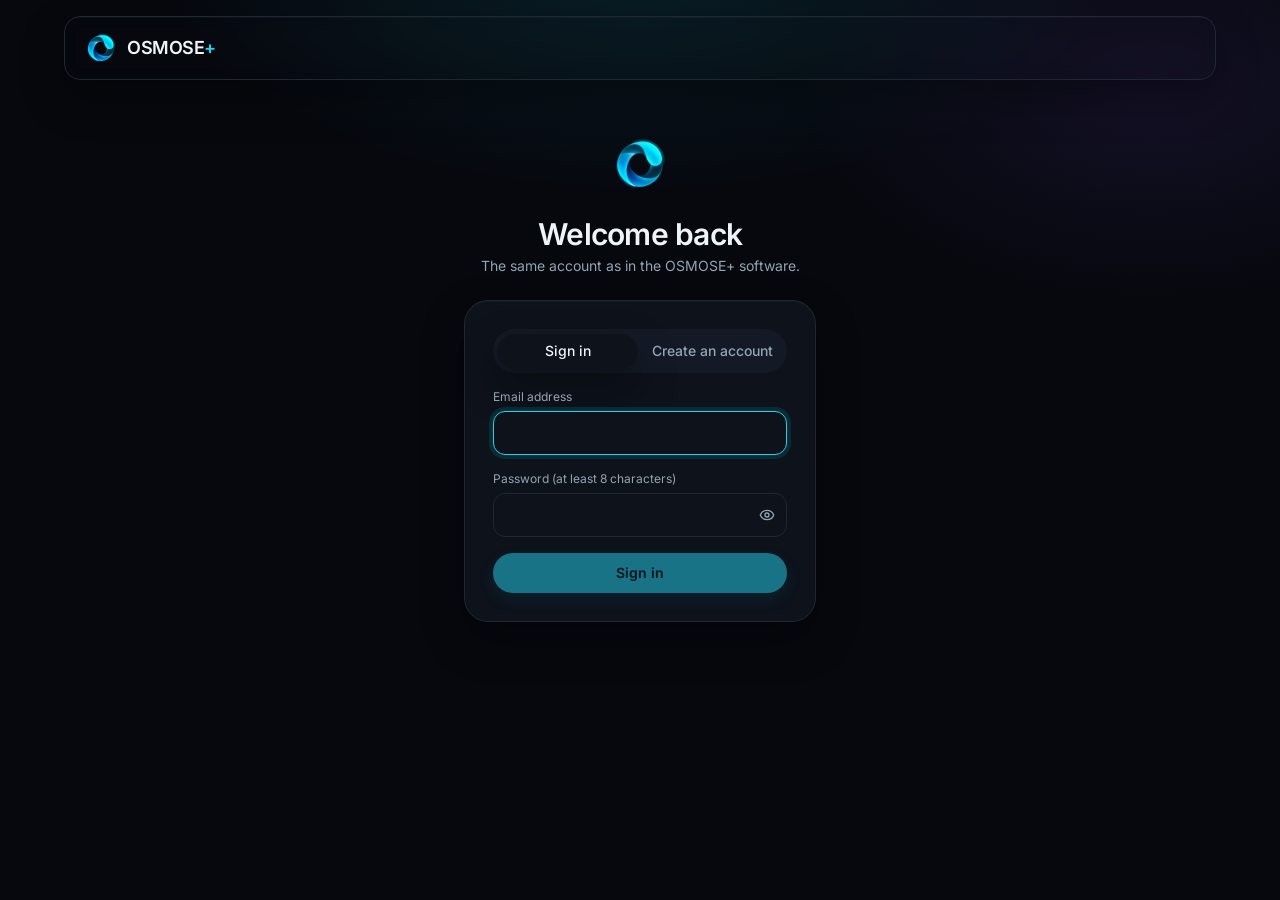
==== index.html @ 4f35c936 "Mon compte 2026-10-31 12:31" ====
<!doctype html>
<html lang="en">
  <head>
    <meta charset="UTF-8" />
    <meta name="viewport" content="width=device-width, initial-scale=1" />
    <link rel="icon" type="image/png" href="/logo.png" />
    <title>My OSMOSE+ account</title>
    <script type="module" crossorigin src="/assets/index-B0SF2KBm.js"></script>
    <link rel="stylesheet" crossorigin href="/assets/index-Do9Xm2pA.css">
  </head>
  <body>
    <div id="root"></div>
  </body>
</html>
---- assets/index-Do9Xm2pA.css ----
@font-face{font-family:Inter;font-style:normal;font-display:swap;font-weight:400;src:url(/assets/inter-cyrillic-ext-400-normal-BQZuk6qB.woff2) format("woff2"),url(/assets/inter-cyrillic-ext-400-normal-DQukG94-.woff) format("woff");unicode-range:U+0460-052F,U+1C80-1C8A,U+20B4,U+2DE0-2DFF,U+A640-A69F,U+FE2E-FE2F}@font-face{font-family:Inter;font-style:normal;font-display:swap;font-weight:400;src:url(/assets/inter-cyrillic-400-normal-obahsSVq.woff2) format("woff2"),url(/assets/inter-cyrillic-400-normal-HOLc17fK.woff) format("woff");unicode-range:U+0301,U+0400-045F,U+0490-0491,U+04B0-04B1,U+2116}@font-face{font-family:Inter;font-style:normal;font-display:swap;font-weight:400;src:url(/assets/inter-greek-ext-400-normal-DGGRlc-M.woff2) format("woff2"),url(/assets/inter-greek-ext-400-normal-KugGGMne.woff) format("woff");unicode-range:U+1F00-1FFF}@font-face{font-family:Inter;font-style:normal;font-display:swap;font-weight:400;src:url(/assets/inter-greek-400-normal-B4URO6DV.woff2) format("woff2"),url(/assets/inter-greek-400-normal-q2sYcFCs.woff) format("woff");unicode-range:U+0370-0377,U+037A-037F,U+0384-038A,U+038C,U+038E-03A1,U+03A3-03FF}@font-face{font-family:Inter;font-style:normal;font-display:swap;font-weight:400;src:url(/assets/inter-vietnamese-400-normal-DMkecbls.woff2) format("woff2"),url(/assets/inter-vietnamese-400-normal-Bbgyi5SW.woff) format("woff");unicode-range:U+0102-0103,U+0110-0111,U+0128-0129,U+0168-0169,U+01A0-01A1,U+01AF-01B0,U+0300-0301,U+0303-0304,U+0308-0309,U+0323,U+0329,U+1EA0-1EF9,U+20AB}@font-face{font-family:Inter;font-style:normal;font-display:swap;font-weight:400;src:url(/assets/inter-latin-ext-400-normal-C1nco2VV.woff2) format("woff2"),url(/assets/inter-latin-ext-400-normal-77YHD8bZ.woff) format("woff");unicode-range:U+0100-02BA,U+02BD-02C5,U+02C7-02CC,U+02CE-02D7,U+02DD-02FF,U+0304,U+0308,U+0329,U+1D00-1DBF,U+1E00-1E9F,U+1EF2-1EFF,U+2020,U+20A0-20AB,U+20AD-20C0,U+2113,U+2C60-2C7F,U+A720-A7FF}@font-face{font-family:Inter;font-style:normal;font-display:swap;font-weight:400;src:url(/assets/inter-latin-400-normal-C38fXH4l.woff2) format("woff2"),url(/assets/inter-latin-400-normal-CyCys3Eg.woff) format("woff");unicode-range:U+0000-00FF,U+0131,U+0152-0153,U+02BB-02BC,U+02C6,U+02DA,U+02DC,U+0304,U+0308,U+0329,U+2000-206F,U+20AC,U+2122,U+2191,U+2193,U+2212,U+2215,U+FEFF,U+FFFD}@font-face{font-family:Inter;font-style:normal;font-display:swap;font-weight:500;src:url(/assets/inter-cyrillic-ext-500-normal-B0yAr1jD.woff2) format("woff2"),url(/assets/inter-cyrillic-ext-500-normal-BmqWE9Dz.woff) format("woff");unicode-range:U+0460-052F,U+1C80-1C8A,U+20B4,U+2DE0-2DFF,U+A640-A69F,U+FE2E-FE2F}@font-face{font-family:Inter;font-style:normal;font-display:swap;font-weight:500;src:url(/assets/inter-cyrillic-500-normal-BasfLYem.woff2) format("woff2"),url(/assets/inter-cyrillic-500-normal-CxZf_p3X.woff) format("woff");unicode-range:U+0301,U+0400-045F,U+0490-0491,U+04B0-04B1,U+2116}@font-face{font-family:Inter;font-style:normal;font-display:swap;font-weight:500;src:url(/assets/inter-greek-ext-500-normal-C4iEst2y.woff2) format("woff2"),url(/assets/inter-greek-ext-500-normal-2j5mBUwD.woff) format("woff");unicode-range:U+1F00-1FFF}@font-face{font-family:Inter;font-style:normal;font-display:swap;font-weight:500;src:url(/assets/inter-greek-500-normal-BIZE56-Y.woff2) format("woff2"),url(/assets/inter-greek-500-normal-Xzm54t5V.woff) format("woff");unicode-range:U+0370-0377,U+037A-037F,U+0384-038A,U+038C,U+038E-03A1,U+03A3-03FF}@font-face{font-family:Inter;font-style:normal;font-display:swap;font-weight:500;src:url(/assets/inter-vietnamese-500-normal-DOriooB6.woff2) format("woff2"),url(/assets/inter-vietnamese-500-normal-mJboJaSs.woff) format("woff");unicode-range:U+0102-0103,U+0110-0111,U+0128-0129,U+0168-0169,U+01A0-01A1,U+01AF-01B0,U+0300-0301,U+0303-0304,U+0308-0309,U+0323,U+0329,U+1EA0-1EF9,U+20AB}@font-face{font-family:Inter;font-style:normal;font-display:swap;font-weight:500;src:url(/assets/inter-latin-ext-500-normal-CV4jyFjo.woff2) format("woff2"),url(/assets/inter-latin-ext-500-normal-BxGbmqWO.woff) format("woff");unicode-range:U+0100-02BA,U+02BD-02C5,U+02C7-02CC,U+02CE-02D7,U+02DD-02FF,U+0304,U+0308,U+0329,U+1D00-1DBF,U+1E00-1E9F,U+1EF2-1EFF,U+2020,U+20A0-20AB,U+20AD-20C0,U+2113,U+2C60-2C7F,U+A720-A7FF}@font-face{font-family:Inter;font-style:normal;font-display:swap;font-weight:500;src:url(/assets/inter-latin-500-normal-Cerq10X2.woff2) format("woff2"),url(/assets/inter-latin-500-normal-BL9OpVg8.woff) format("woff");unicode-range:U+0000-00FF,U+0131,U+0152-0153,U+02BB-02BC,U+02C6,U+02DA,U+02DC,U+0304,U+0308,U+0329,U+2000-206F,U+20AC,U+2122,U+2191,U+2193,U+2212,U+2215,U+FEFF,U+FFFD}@font-face{font-family:Inter;font-style:normal;font-display:swap;font-weight:600;src:url(/assets/inter-cyrillic-ext-600-normal-Dfes3d0z.woff2) format("woff2"),url(/assets/inter-cyrillic-ext-600-normal-Bcila6Z-.woff) format("woff");unicode-range:U+0460-052F,U+1C80-1C8A,U+20B4,U+2DE0-2DFF,U+A640-A69F,U+FE2E-FE2F}@font-face{font-family:Inter;font-style:normal;font-display:swap;font-weight:600;src:url(/assets/inter-cyrillic-600-normal-CWCymEST.woff2) format("woff2"),url(/assets/inter-cyrillic-600-normal-4D_pXhcN.woff) format("woff");unicode-range:U+0301,U+0400-045F,U+0490-0491,U+04B0-04B1,U+2116}@font-face{font-family:Inter;font-style:normal;font-display:swap;font-weight:600;src:url(/assets/inter-greek-ext-600-normal-DRtmH8MT.woff2) format("woff2"),url(/assets/inter-greek-ext-600-normal-B8X0CLgF.woff) format("woff");unicode-range:U+1F00-1FFF}@font-face{font-family:Inter;font-style:normal;font-display:swap;font-weight:600;src:url(/assets/inter-greek-600-normal-plRanbMR.woff2) format("woff2"),url(/assets/inter-greek-600-normal-BZpKdvQh.woff) format("woff");unicode-range:U+0370-0377,U+037A-037F,U+0384-038A,U+038C,U+038E-03A1,U+03A3-03FF}@font-face{font-family:Inter;font-style:normal;font-display:swap;font-weight:600;src:url(/assets/inter-vietnamese-600-normal-Cc8MFFhd.woff2) format("woff2"),url(/assets/inter-vietnamese-600-normal-BuLX-rYi.woff) format("woff");unicode-range:U+0102-0103,U+0110-0111,U+0128-0129,U+0168-0169,U+01A0-01A1,U+01AF-01B0,U+0300-0301,U+0303-0304,U+0308-0309,U+0323,U+0329,U+1EA0-1EF9,U+20AB}@font-face{font-family:Inter;font-style:normal;font-display:swap;font-weight:600;src:url(/assets/inter-latin-ext-600-normal-D2bJ5OIk.woff2) format("woff2"),url(/assets/inter-latin-ext-600-normal-CIVaiw4L.woff) format("woff");unicode-range:U+0100-02BA,U+02BD-02C5,U+02C7-02CC,U+02CE-02D7,U+02DD-02FF,U+0304,U+0308,U+0329,U+1D00-1DBF,U+1E00-1E9F,U+1EF2-1EFF,U+2020,U+20A0-20AB,U+20AD-20C0,U+2113,U+2C60-2C7F,U+A720-A7FF}@font-face{font-family:Inter;font-style:normal;font-display:swap;font-weight:600;src:url(/assets/inter-latin-600-normal-LgqL8muc.woff2) format("woff2"),url(/assets/inter-latin-600-normal-CiBQ2DWP.woff) format("woff");unicode-range:U+0000-00FF,U+0131,U+0152-0153,U+02BB-02BC,U+02C6,U+02DA,U+02DC,U+0304,U+0308,U+0329,U+2000-206F,U+20AC,U+2122,U+2191,U+2193,U+2212,U+2215,U+FEFF,U+FFFD}*,:before,:after{--tw-border-spacing-x: 0;--tw-border-spacing-y: 0;--tw-translate-x: 0;--tw-translate-y: 0;--tw-rotate: 0;--tw-skew-x: 0;--tw-skew-y: 0;--tw-scale-x: 1;--tw-scale-y: 1;--tw-pan-x: ;--tw-pan-y: ;--tw-pinch-zoom: ;--tw-scroll-snap-strictness: proximity;--tw-gradient-from-position: ;--tw-gradient-via-position: ;--tw-gradient-to-position: ;--tw-ordinal: ;--tw-slashed-zero: ;--tw-numeric-figure: ;--tw-numeric-spacing: ;--tw-numeric-fraction: ;--tw-ring-inset: ;--tw-ring-offset-width: 0px;--tw-ring-offset-color: #fff;--tw-ring-color: rgb(59 130 246 / .5);--tw-ring-offset-shadow: 0 0 #0000;--tw-ring-shadow: 0 0 #0000;--tw-shadow: 0 0 #0000;--tw-shadow-colored: 0 0 #0000;--tw-blur: ;--tw-brightness: ;--tw-contrast: ;--tw-grayscale: ;--tw-hue-rotate: ;--tw-invert: ;--tw-saturate: ;--tw-sepia: ;--tw-drop-shadow: ;--tw-backdrop-blur: ;--tw-backdrop-brightness: ;--tw-backdrop-contrast: ;--tw-backdrop-grayscale: ;--tw-backdrop-hue-rotate: ;--tw-backdrop-invert: ;--tw-backdrop-opacity: ;--tw-backdrop-saturate: ;--tw-backdrop-sepia: ;--tw-contain-size: ;--tw-contain-layout: ;--tw-contain-paint: ;--tw-contain-style: }::backdrop{--tw-border-spacing-x: 0;--tw-border-spacing-y: 0;--tw-translate-x: 0;--tw-translate-y: 0;--tw-rotate: 0;--tw-skew-x: 0;--tw-skew-y: 0;--tw-scale-x: 1;--tw-scale-y: 1;--tw-pan-x: ;--tw-pan-y: ;--tw-pinch-zoom: ;--tw-scroll-snap-strictness: proximity;--tw-gradient-from-position: ;--tw-gradient-via-position: ;--tw-gradient-to-position: ;--tw-ordinal: ;--tw-slashed-zero: ;--tw-numeric-figure: ;--tw-numeric-spacing: ;--tw-numeric-fraction: ;--tw-ring-inset: ;--tw-ring-offset-width: 0px;--tw-ring-offset-color: #fff;--tw-ring-color: rgb(59 130 246 / .5);--tw-ring-offset-shadow: 0 0 #0000;--tw-ring-shadow: 0 0 #0000;--tw-shadow: 0 0 #0000;--tw-shadow-colored: 0 0 #0000;--tw-blur: ;--tw-brightness: ;--tw-contrast: ;--tw-grayscale: ;--tw-hue-rotate: ;--tw-invert: ;--tw-saturate: ;--tw-sepia: ;--tw-drop-shadow: ;--tw-backdrop-blur: ;--tw-backdrop-brightness: ;--tw-backdrop-contrast: ;--tw-backdrop-grayscale: ;--tw-backdrop-hue-rotate: ;--tw-backdrop-invert: ;--tw-backdrop-opacity: ;--tw-backdrop-saturate: ;--tw-backdrop-sepia: ;--tw-contain-size: ;--tw-contain-layout: ;--tw-contain-paint: ;--tw-contain-style: }*,:before,:after{box-sizing:border-box;border-width:0;border-style:solid;border-color:currentColor}:before,:after{--tw-content: ""}html,:host{line-height:1.5;-webkit-text-size-adjust:100%;-moz-tab-size:4;-o-tab-size:4;tab-size:4;font-family:Inter,system-ui,sans-serif;font-feature-settings:normal;font-variation-settings:normal;-webkit-tap-highlight-color:transparent}body{margin:0;line-height:inherit}hr{height:0;color:inherit;border-top-width:1px}abbr:where([title]){-webkit-text-decoration:underline dotted;text-decoration:underline dotted}h1,h2,h3,h4,h5,h6{font-size:inherit;font-weight:inherit}a{color:inherit;text-decoration:inherit}b,strong{font-weight:bolder}code,kbd,samp,pre{font-family:ui-monospace,SFMono-Regular,Menlo,Monaco,Consolas,Liberation Mono,Courier New,monospace;font-feature-settings:normal;font-variation-settings:normal;font-size:1em}small{font-size:80%}sub,sup{font-size:75%;line-height:0;position:relative;vertical-align:baseline}sub{bottom:-.25em}sup{top:-.5em}table{text-indent:0;border-color:inherit;border-collapse:collapse}button,input,optgroup,select,textarea{font-family:inherit;font-feature-settings:inherit;font-variation-settings:inherit;font-size:100%;font-weight:inherit;line-height:inherit;letter-spacing:inherit;color:inherit;margin:0;padding:0}button,select{text-transform:none}button,input:where([type=button]),input:where([type=reset]),input:where([type=submit]){-webkit-appearance:button;background-color:transparent;background-image:none}:-moz-focusring{outline:auto}:-moz-ui-invalid{box-shadow:none}progress{vertical-align:baseline}::-webkit-inner-spin-button,::-webkit-outer-spin-button{height:auto}[type=search]{-webkit-appearance:textfield;outline-offset:-2px}::-webkit-search-decoration{-webkit-appearance:none}::-webkit-file-upload-button{-webkit-appearance:button;font:inherit}summary{display:list-item}blockquote,dl,dd,h1,h2,h3,h4,h5,h6,hr,figure,p,pre{margin:0}fieldset{margin:0;padding:0}legend{padding:0}ol,ul,menu{list-style:none;margin:0;padding:0}dialog{padding:0}textarea{resize:vertical}input::-moz-placeholder,textarea::-moz-placeholder{opacity:1;color:#9ca3af}input::placeholder,textarea::placeholder{opacity:1;color:#9ca3af}button,[role=button]{cursor:pointer}:disabled{cursor:default}img,svg,video,canvas,audio,iframe,embed,object{display:block;vertical-align:middle}img,video{max-width:100%;height:auto}[hidden]:where(:not([hidden=until-found])){display:none}.absolute{position:absolute}.relative{position:relative}.sticky{position:sticky}.inset-y-0{top:0;bottom:0}.right-0{right:0}.top-0{top:0}.z-40{z-index:40}.mx-auto{margin-left:auto;margin-right:auto}.mb-3{margin-bottom:.75rem}.mb-4{margin-bottom:1rem}.mt-1{margin-top:.25rem}.mt-2{margin-top:.5rem}.mt-3{margin-top:.75rem}.mt-4{margin-top:1rem}.mt-5{margin-top:1.25rem}.flex{display:flex}.inline-flex{display:inline-flex}.table{display:table}.grid{display:grid}.hidden{display:none}.h-1\.5{height:.375rem}.h-10{height:2.5rem}.h-11{height:2.75rem}.h-14{height:3.5rem}.h-16{height:4rem}.h-2\.5{height:.625rem}.h-5{height:1.25rem}.h-8{height:2rem}.h-full{height:100%}.min-h-screen{min-height:100vh}.w-10{width:2.5rem}.w-14{width:3.5rem}.w-28{width:7rem}.w-8{width:2rem}.w-full{width:100%}.min-w-0{min-width:0px}.min-w-5{min-width:1.25rem}.min-w-\[720px\]{min-width:720px}.max-w-6xl{max-width:72rem}.max-w-md{max-width:28rem}.max-w-prose{max-width:65ch}.max-w-sm{max-width:24rem}.flex-1{flex:1 1 0%}.shrink-0{flex-shrink:0}.list-disc{list-style-type:disc}.grid-cols-2{grid-template-columns:repeat(2,minmax(0,1fr))}.flex-col{flex-direction:column}.flex-wrap{flex-wrap:wrap}.items-start{align-items:flex-start}.items-end{align-items:flex-end}.items-center{align-items:center}.items-baseline{align-items:baseline}.justify-start{justify-content:flex-start}.justify-center{justify-content:center}.justify-between{justify-content:space-between}.gap-1{gap:.25rem}.gap-1\.5{gap:.375rem}.gap-2{gap:.5rem}.gap-2\.5{gap:.625rem}.gap-3{gap:.75rem}.gap-4{gap:1rem}.gap-6{gap:1.5rem}.gap-x-2{-moz-column-gap:.5rem;column-gap:.5rem}.space-y-1\.5>:not([hidden])~:not([hidden]){--tw-space-y-reverse: 0;margin-top:calc(.375rem * calc(1 - var(--tw-space-y-reverse)));margin-bottom:calc(.375rem * var(--tw-space-y-reverse))}.divide-y>:not([hidden])~:not([hidden]){--tw-divide-y-reverse: 0;border-top-width:calc(1px * calc(1 - var(--tw-divide-y-reverse)));border-bottom-width:calc(1px * var(--tw-divide-y-reverse))}.divide-border>:not([hidden])~:not([hidden]){border-color:var(--border)}.self-start{align-self:flex-start}.self-end{align-self:flex-end}.overflow-hidden{overflow:hidden}.overflow-x-auto{overflow-x:auto}.truncate{overflow:hidden;text-overflow:ellipsis;white-space:nowrap}.rounded{border-radius:.25rem}.rounded-2xl{border-radius:1rem}.rounded-3xl{border-radius:1.5rem}.rounded-full{border-radius:9999px}.rounded-lg{border-radius:.5rem}.rounded-xl{border-radius:.75rem}.border{border-width:1px}.border-b{border-bottom-width:1px}.border-accent{border-color:var(--accent)}.border-border{border-color:var(--border)}.bg-accent{background-color:var(--accent)}.bg-accent-bg{background-color:var(--accent-bg)}.bg-danger-bg{background-color:var(--danger-bg)}.bg-panel{background-color:var(--panel)}.bg-panel-2{background-color:var(--panel-2)}.p-1{padding:.25rem}.p-1\.5{padding:.375rem}.p-2{padding:.5rem}.p-3{padding:.75rem}.p-4{padding:1rem}.p-5{padding:1.25rem}.p-6{padding:1.5rem}.px-1\.5{padding-left:.375rem;padding-right:.375rem}.px-2{padding-left:.5rem;padding-right:.5rem}.px-2\.5{padding-left:.625rem;padding-right:.625rem}.px-3{padding-left:.75rem;padding-right:.75rem}.px-3\.5{padding-left:.875rem;padding-right:.875rem}.px-4{padding-left:1rem;padding-right:1rem}.px-5{padding-left:1.25rem;padding-right:1.25rem}.py-0\.5{padding-top:.125rem;padding-bottom:.125rem}.py-1{padding-top:.25rem;padding-bottom:.25rem}.py-14{padding-top:3.5rem;padding-bottom:3.5rem}.py-16{padding-top:4rem;padding-bottom:4rem}.py-2{padding-top:.5rem;padding-bottom:.5rem}.py-2\.5{padding-top:.625rem;padding-bottom:.625rem}.py-3{padding-top:.75rem;padding-bottom:.75rem}.py-6{padding-top:1.5rem;padding-bottom:1.5rem}.pl-5{padding-left:1.25rem}.pl-7{padding-left:1.75rem}.pr-11{padding-right:2.75rem}.pr-3{padding-right:.75rem}.pt-3{padding-top:.75rem}.text-left{text-align:left}.text-center{text-align:center}.text-2xl{font-size:1.5rem;line-height:2rem}.text-3xl{font-size:1.875rem;line-height:2.25rem}.text-lg{font-size:1.125rem;line-height:1.75rem}.text-sm{font-size:.875rem;line-height:1.25rem}.text-xl{font-size:1.25rem;line-height:1.75rem}.text-xs{font-size:.75rem;line-height:1rem}.font-bold{font-weight:700}.font-medium{font-weight:500}.font-semibold{font-weight:600}.uppercase{text-transform:uppercase}.lowercase{text-transform:lowercase}.tracking-tight{letter-spacing:-.025em}.tracking-wide{letter-spacing:.025em}.text-\[\#fff\]{--tw-text-opacity: 1;color:rgb(255 255 255 / var(--tw-text-opacity, 1))}.text-accent{color:var(--accent)}.text-accent-strong{color:var(--accent-strong)}.text-danger{color:var(--danger)}.text-muted{color:var(--muted)}.text-on-accent{color:var(--on-accent)}.text-text{color:var(--text)}.shadow-\[0_6px_16px_rgba\(8\,145\,178\,0\.25\)\]{--tw-shadow: 0 6px 16px rgba(8,145,178,.25);--tw-shadow-colored: 0 6px 16px var(--tw-shadow-color);box-shadow:var(--tw-ring-offset-shadow, 0 0 #0000),var(--tw-ring-shadow, 0 0 #0000),var(--tw-shadow)}.shadow-card{--tw-shadow: var(--shadow);--tw-shadow-colored: var(--shadow);box-shadow:var(--tw-ring-offset-shadow, 0 0 #0000),var(--tw-ring-shadow, 0 0 #0000),var(--tw-shadow)}.filter{filter:var(--tw-blur) var(--tw-brightness) var(--tw-contrast) var(--tw-grayscale) var(--tw-hue-rotate) var(--tw-invert) var(--tw-saturate) var(--tw-sepia) var(--tw-drop-shadow)}.backdrop-blur{--tw-backdrop-blur: blur(8px);-webkit-backdrop-filter:var(--tw-backdrop-blur) var(--tw-backdrop-brightness) var(--tw-backdrop-contrast) var(--tw-backdrop-grayscale) var(--tw-backdrop-hue-rotate) var(--tw-backdrop-invert) var(--tw-backdrop-opacity) var(--tw-backdrop-saturate) var(--tw-backdrop-sepia);backdrop-filter:var(--tw-backdrop-blur) var(--tw-backdrop-brightness) var(--tw-backdrop-contrast) var(--tw-backdrop-grayscale) var(--tw-backdrop-hue-rotate) var(--tw-backdrop-invert) var(--tw-backdrop-opacity) var(--tw-backdrop-saturate) var(--tw-backdrop-sepia)}.transition{transition-property:color,background-color,border-color,text-decoration-color,fill,stroke,opacity,box-shadow,transform,filter,backdrop-filter;transition-timing-function:cubic-bezier(.4,0,.2,1);transition-duration:.15s}.transition-\[width\]{transition-property:width;transition-timing-function:cubic-bezier(.4,0,.2,1);transition-duration:.15s}.transition-colors{transition-property:color,background-color,border-color,text-decoration-color,fill,stroke;transition-timing-function:cubic-bezier(.4,0,.2,1);transition-duration:.15s}:root{--bg: #06080e;--soft: #0a0e16;--panel: #0d121b;--panel-2: #131a26;--border: #1f2733;--text: #eef4f8;--muted: #93a4b3;--hover: #161e2b;--accent: #22d3ee;--accent-strong: #67e8f9;--accent-bg: #0b2a33;--on-accent: #03141a;--danger: #f87171;--danger-bg: #2a1215;--warn: #fbbf24;--ink: #e6edf3;--shadow: 0 1px 0 rgba(255, 255, 255, .03) inset, 0 18px 40px rgba(0, 0, 0, .35);color-scheme:dark}html.embedded,html.embedded body{background:transparent}html.embedded .glow{background:none}html.embedded,html.embedded body,html.embedded #root,html.embedded .min-h-screen{min-height:0}html{scroll-behavior:smooth}html,body,#root{min-height:100%}body{margin:0;background:var(--bg);color:var(--text);font-family:Inter,system-ui,sans-serif;-webkit-font-smoothing:antialiased}input,select{outline:none}.glow{background:radial-gradient(700px 360px at 50% -60px,rgba(34,211,238,.12),transparent 70%),radial-gradient(500px 300px at 90% 10%,rgba(139,92,246,.1),transparent 70%)}.dots{background-image:radial-gradient(rgba(255,255,255,.07) 1px,transparent 1px);background-size:22px 22px;-webkit-mask-image:linear-gradient(to bottom,black,transparent 80%);mask-image:linear-gradient(to bottom,black,transparent 80%)}@keyframes drift{0%{background-position:0% 50%}50%{background-position:100% 50%}to{background-position:0% 50%}}.drift{background:linear-gradient(120deg,#0e7490,#6d28d9,#0891b2,#1e3a8a);background-size:300% 300%;animation:drift 12s ease-in-out infinite}@keyframes floaty{0%,to{transform:translateY(0)}50%{transform:translateY(-6px)}}.floaty{animation:floaty 5s ease-in-out infinite}@media (prefers-reduced-motion: reduce){.drift,.floaty{animation:none}}.placeholder\:text-muted::-moz-placeholder{color:var(--muted)}.placeholder\:text-muted::placeholder{color:var(--muted)}.last\:border-0:last-child{border-width:0px}.hover\:bg-accent-strong:hover{background-color:var(--accent-strong)}.hover\:bg-danger-bg:hover{background-color:var(--danger-bg)}.hover\:bg-hover:hover{background-color:var(--hover)}.hover\:text-danger:hover{color:var(--danger)}.hover\:text-text:hover{color:var(--text)}.focus\:border-accent:focus{border-color:var(--accent)}.focus\:shadow-\[0_0_0_4px_var\(--accent-bg\)\]:focus{--tw-shadow: 0 0 0 4px var(--accent-bg);--tw-shadow-colored: 0 0 0 4px var(--tw-shadow-color);box-shadow:var(--tw-ring-offset-shadow, 0 0 #0000),var(--tw-ring-shadow, 0 0 #0000),var(--tw-shadow)}.disabled\:cursor-not-allowed:disabled{cursor:not-allowed}.disabled\:opacity-50:disabled{opacity:.5}.disabled\:opacity-60:disabled{opacity:.6}@media (min-width: 640px){.sm\:col-span-2{grid-column:span 2 / span 2}.sm\:w-56{width:14rem}.sm\:w-auto{width:auto}.sm\:grid-cols-2{grid-template-columns:repeat(2,minmax(0,1fr))}.sm\:grid-cols-3{grid-template-columns:repeat(3,minmax(0,1fr))}.sm\:grid-cols-\[1fr_220px_auto\]{grid-template-columns:1fr 220px auto}.sm\:items-end{align-items:flex-end}.sm\:self-center{align-self:center}.sm\:p-7{padding:1.75rem}.sm\:px-5{padding-left:1.25rem;padding-right:1.25rem}.sm\:px-6{padding-left:1.5rem;padding-right:1.5rem}.sm\:pl-0{padding-left:0}.sm\:pt-4{padding-top:1rem}}@media (min-width: 768px){.md\:sticky{position:sticky}.md\:top-28{top:7rem}.md\:h-fit{height:-moz-fit-content;height:fit-content}.md\:w-60{width:15rem}.md\:flex-row{flex-direction:row}.md\:flex-col{flex-direction:column}.md\:gap-8{gap:2rem}.md\:py-10{padding-top:2.5rem;padding-bottom:2.5rem}}@media (min-width: 1024px){.lg\:col-span-2{grid-column:span 2 / span 2}.lg\:grid-cols-2{grid-template-columns:repeat(2,minmax(0,1fr))}.lg\:grid-cols-4{grid-template-columns:repeat(4,minmax(0,1fr))}}
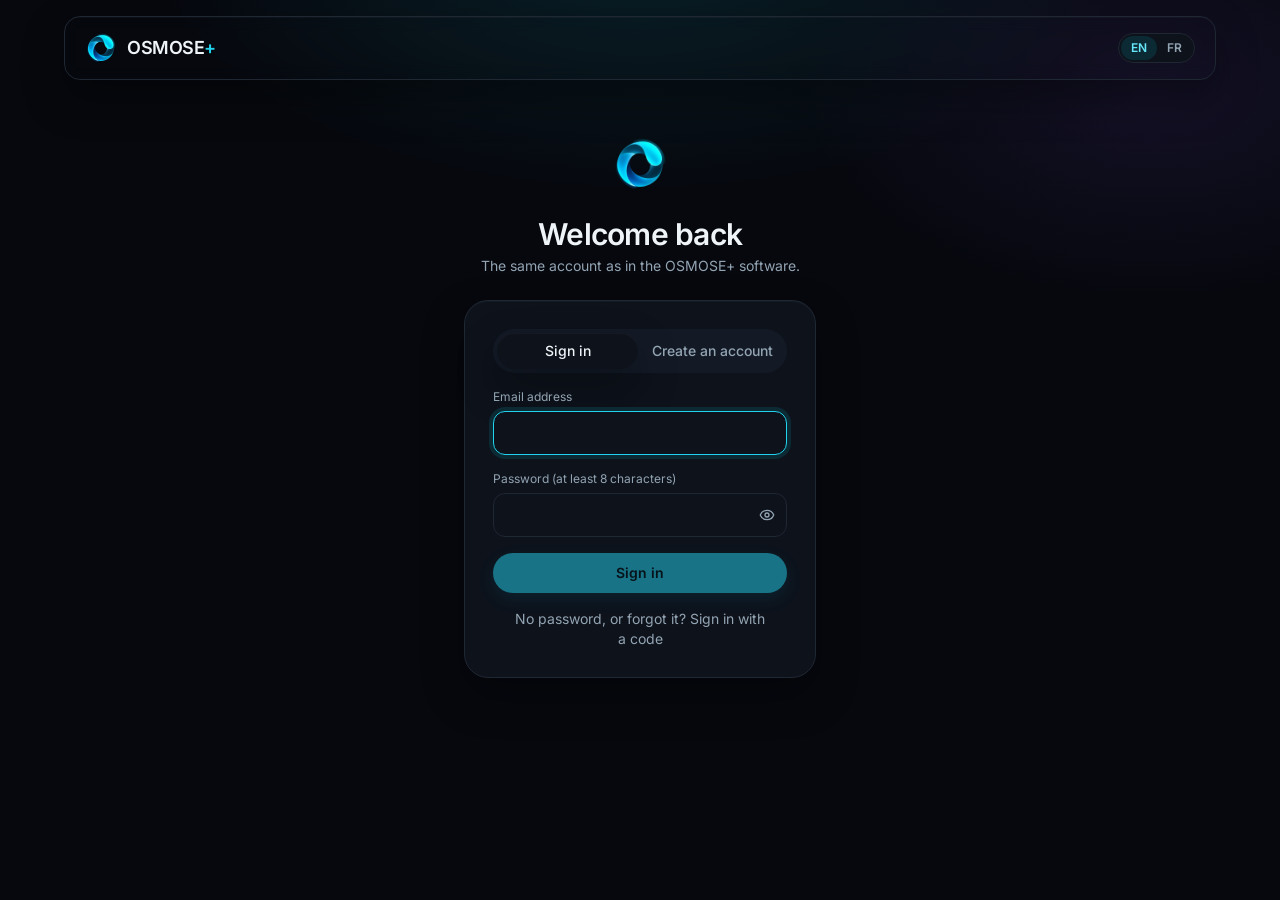
==== commit ea6d1c75: "Mon compte 2026-11-07 02:55" ====
--- a/index.html
+++ b/index.html
@@ -5,8 +5,8 @@
     <meta name="viewport" content="width=device-width, initial-scale=1" />
     <link rel="icon" type="image/png" href="/logo.png" />
     <title>My OSMOSE+ account</title>
-    <script type="module" crossorigin src="/assets/index-B0SF2KBm.js"></script>
-    <link rel="stylesheet" crossorigin href="/assets/index-Do9Xm2pA.css">
+    <script type="module" crossorigin src="/assets/index-CObVoPkl.js"></script>
+    <link rel="stylesheet" crossorigin href="/assets/index-BZmM_m6r.css">
   </head>
   <body>
     <div id="root"></div>
--- a/assets/index-BZmM_m6r.css
+++ b/assets/index-BZmM_m6r.css
@@ -0,0 +1 @@
+@font-face{font-family:Inter;font-style:normal;font-display:swap;font-weight:400;src:url(/assets/inter-cyrillic-ext-400-normal-BQZuk6qB.woff2) format("woff2"),url(/assets/inter-cyrillic-ext-400-normal-DQukG94-.woff) format("woff");unicode-range:U+0460-052F,U+1C80-1C8A,U+20B4,U+2DE0-2DFF,U+A640-A69F,U+FE2E-FE2F}@font-face{font-family:Inter;font-style:normal;font-display:swap;font-weight:400;src:url(/assets/inter-cyrillic-400-normal-obahsSVq.woff2) format("woff2"),url(/assets/inter-cyrillic-400-normal-HOLc17fK.woff) format("woff");unicode-range:U+0301,U+0400-045F,U+0490-0491,U+04B0-04B1,U+2116}@font-face{font-family:Inter;font-style:normal;font-display:swap;font-weight:400;src:url(/assets/inter-greek-ext-400-normal-DGGRlc-M.woff2) format("woff2"),url(/assets/inter-greek-ext-400-normal-KugGGMne.woff) format("woff");unicode-range:U+1F00-1FFF}@font-face{font-family:Inter;font-style:normal;font-display:swap;font-weight:400;src:url(/assets/inter-greek-400-normal-B4URO6DV.woff2) format("woff2"),url(/assets/inter-greek-400-normal-q2sYcFCs.woff) format("woff");unicode-range:U+0370-0377,U+037A-037F,U+0384-038A,U+038C,U+038E-03A1,U+03A3-03FF}@font-face{font-family:Inter;font-style:normal;font-display:swap;font-weight:400;src:url(/assets/inter-vietnamese-400-normal-DMkecbls.woff2) format("woff2"),url(/assets/inter-vietnamese-400-normal-Bbgyi5SW.woff) format("woff");unicode-range:U+0102-0103,U+0110-0111,U+0128-0129,U+0168-0169,U+01A0-01A1,U+01AF-01B0,U+0300-0301,U+0303-0304,U+0308-0309,U+0323,U+0329,U+1EA0-1EF9,U+20AB}@font-face{font-family:Inter;font-style:normal;font-display:swap;font-weight:400;src:url(/assets/inter-latin-ext-400-normal-C1nco2VV.woff2) format("woff2"),url(/assets/inter-latin-ext-400-normal-77YHD8bZ.woff) format("woff");unicode-range:U+0100-02BA,U+02BD-02C5,U+02C7-02CC,U+02CE-02D7,U+02DD-02FF,U+0304,U+0308,U+0329,U+1D00-1DBF,U+1E00-1E9F,U+1EF2-1EFF,U+2020,U+20A0-20AB,U+20AD-20C0,U+2113,U+2C60-2C7F,U+A720-A7FF}@font-face{font-family:Inter;font-style:normal;font-display:swap;font-weight:400;src:url(/assets/inter-latin-400-normal-C38fXH4l.woff2) format("woff2"),url(/assets/inter-latin-400-normal-CyCys3Eg.woff) format("woff");unicode-range:U+0000-00FF,U+0131,U+0152-0153,U+02BB-02BC,U+02C6,U+02DA,U+02DC,U+0304,U+0308,U+0329,U+2000-206F,U+20AC,U+2122,U+2191,U+2193,U+2212,U+2215,U+FEFF,U+FFFD}@font-face{font-family:Inter;font-style:normal;font-display:swap;font-weight:500;src:url(/assets/inter-cyrillic-ext-500-normal-B0yAr1jD.woff2) format("woff2"),url(/assets/inter-cyrillic-ext-500-normal-BmqWE9Dz.woff) format("woff");unicode-range:U+0460-052F,U+1C80-1C8A,U+20B4,U+2DE0-2DFF,U+A640-A69F,U+FE2E-FE2F}@font-face{font-family:Inter;font-style:normal;font-display:swap;font-weight:500;src:url(/assets/inter-cyrillic-500-normal-BasfLYem.woff2) format("woff2"),url(/assets/inter-cyrillic-500-normal-CxZf_p3X.woff) format("woff");unicode-range:U+0301,U+0400-045F,U+0490-0491,U+04B0-04B1,U+2116}@font-face{font-family:Inter;font-style:normal;font-display:swap;font-weight:500;src:url(/assets/inter-greek-ext-500-normal-C4iEst2y.woff2) format("woff2"),url(/assets/inter-greek-ext-500-normal-2j5mBUwD.woff) format("woff");unicode-range:U+1F00-1FFF}@font-face{font-family:Inter;font-style:normal;font-display:swap;font-weight:500;src:url(/assets/inter-greek-500-normal-BIZE56-Y.woff2) format("woff2"),url(/assets/inter-greek-500-normal-Xzm54t5V.woff) format("woff");unicode-range:U+0370-0377,U+037A-037F,U+0384-038A,U+038C,U+038E-03A1,U+03A3-03FF}@font-face{font-family:Inter;font-style:normal;font-display:swap;font-weight:500;src:url(/assets/inter-vietnamese-500-normal-DOriooB6.woff2) format("woff2"),url(/assets/inter-vietnamese-500-normal-mJboJaSs.woff) format("woff");unicode-range:U+0102-0103,U+0110-0111,U+0128-0129,U+0168-0169,U+01A0-01A1,U+01AF-01B0,U+0300-0301,U+0303-0304,U+0308-0309,U+0323,U+0329,U+1EA0-1EF9,U+20AB}@font-face{font-family:Inter;font-style:normal;font-display:swap;font-weight:500;src:url(/assets/inter-latin-ext-500-normal-CV4jyFjo.woff2) format("woff2"),url(/assets/inter-latin-ext-500-normal-BxGbmqWO.woff) format("woff");unicode-range:U+0100-02BA,U+02BD-02C5,U+02C7-02CC,U+02CE-02D7,U+02DD-02FF,U+0304,U+0308,U+0329,U+1D00-1DBF,U+1E00-1E9F,U+1EF2-1EFF,U+2020,U+20A0-20AB,U+20AD-20C0,U+2113,U+2C60-2C7F,U+A720-A7FF}@font-face{font-family:Inter;font-style:normal;font-display:swap;font-weight:500;src:url(/assets/inter-latin-500-normal-Cerq10X2.woff2) format("woff2"),url(/assets/inter-latin-500-normal-BL9OpVg8.woff) format("woff");unicode-range:U+0000-00FF,U+0131,U+0152-0153,U+02BB-02BC,U+02C6,U+02DA,U+02DC,U+0304,U+0308,U+0329,U+2000-206F,U+20AC,U+2122,U+2191,U+2193,U+2212,U+2215,U+FEFF,U+FFFD}@font-face{font-family:Inter;font-style:normal;font-display:swap;font-weight:600;src:url(/assets/inter-cyrillic-ext-600-normal-Dfes3d0z.woff2) format("woff2"),url(/assets/inter-cyrillic-ext-600-normal-Bcila6Z-.woff) format("woff");unicode-range:U+0460-052F,U+1C80-1C8A,U+20B4,U+2DE0-2DFF,U+A640-A69F,U+FE2E-FE2F}@font-face{font-family:Inter;font-style:normal;font-display:swap;font-weight:600;src:url(/assets/inter-cyrillic-600-normal-CWCymEST.woff2) format("woff2"),url(/assets/inter-cyrillic-600-normal-4D_pXhcN.woff) format("woff");unicode-range:U+0301,U+0400-045F,U+0490-0491,U+04B0-04B1,U+2116}@font-face{font-family:Inter;font-style:normal;font-display:swap;font-weight:600;src:url(/assets/inter-greek-ext-600-normal-DRtmH8MT.woff2) format("woff2"),url(/assets/inter-greek-ext-600-normal-B8X0CLgF.woff) format("woff");unicode-range:U+1F00-1FFF}@font-face{font-family:Inter;font-style:normal;font-display:swap;font-weight:600;src:url(/assets/inter-greek-600-normal-plRanbMR.woff2) format("woff2"),url(/assets/inter-greek-600-normal-BZpKdvQh.woff) format("woff");unicode-range:U+0370-0377,U+037A-037F,U+0384-038A,U+038C,U+038E-03A1,U+03A3-03FF}@font-face{font-family:Inter;font-style:normal;font-display:swap;font-weight:600;src:url(/assets/inter-vietnamese-600-normal-Cc8MFFhd.woff2) format("woff2"),url(/assets/inter-vietnamese-600-normal-BuLX-rYi.woff) format("woff");unicode-range:U+0102-0103,U+0110-0111,U+0128-0129,U+0168-0169,U+01A0-01A1,U+01AF-01B0,U+0300-0301,U+0303-0304,U+0308-0309,U+0323,U+0329,U+1EA0-1EF9,U+20AB}@font-face{font-family:Inter;font-style:normal;font-display:swap;font-weight:600;src:url(/assets/inter-latin-ext-600-normal-D2bJ5OIk.woff2) format("woff2"),url(/assets/inter-latin-ext-600-normal-CIVaiw4L.woff) format("woff");unicode-range:U+0100-02BA,U+02BD-02C5,U+02C7-02CC,U+02CE-02D7,U+02DD-02FF,U+0304,U+0308,U+0329,U+1D00-1DBF,U+1E00-1E9F,U+1EF2-1EFF,U+2020,U+20A0-20AB,U+20AD-20C0,U+2113,U+2C60-2C7F,U+A720-A7FF}@font-face{font-family:Inter;font-style:normal;font-display:swap;font-weight:600;src:url(/assets/inter-latin-600-normal-LgqL8muc.woff2) format("woff2"),url(/assets/inter-latin-600-normal-CiBQ2DWP.woff) format("woff");unicode-range:U+0000-00FF,U+0131,U+0152-0153,U+02BB-02BC,U+02C6,U+02DA,U+02DC,U+0304,U+0308,U+0329,U+2000-206F,U+20AC,U+2122,U+2191,U+2193,U+2212,U+2215,U+FEFF,U+FFFD}*,:before,:after{--tw-border-spacing-x: 0;--tw-border-spacing-y: 0;--tw-translate-x: 0;--tw-translate-y: 0;--tw-rotate: 0;--tw-skew-x: 0;--tw-skew-y: 0;--tw-scale-x: 1;--tw-scale-y: 1;--tw-pan-x: ;--tw-pan-y: ;--tw-pinch-zoom: ;--tw-scroll-snap-strictness: proximity;--tw-gradient-from-position: ;--tw-gradient-via-position: ;--tw-gradient-to-position: ;--tw-ordinal: ;--tw-slashed-zero: ;--tw-numeric-figure: ;--tw-numeric-spacing: ;--tw-numeric-fraction: ;--tw-ring-inset: ;--tw-ring-offset-width: 0px;--tw-ring-offset-color: #fff;--tw-ring-color: rgb(59 130 246 / .5);--tw-ring-offset-shadow: 0 0 #0000;--tw-ring-shadow: 0 0 #0000;--tw-shadow: 0 0 #0000;--tw-shadow-colored: 0 0 #0000;--tw-blur: ;--tw-brightness: ;--tw-contrast: ;--tw-grayscale: ;--tw-hue-rotate: ;--tw-invert: ;--tw-saturate: ;--tw-sepia: ;--tw-drop-shadow: ;--tw-backdrop-blur: ;--tw-backdrop-brightness: ;--tw-backdrop-contrast: ;--tw-backdrop-grayscale: ;--tw-backdrop-hue-rotate: ;--tw-backdrop-invert: ;--tw-backdrop-opacity: ;--tw-backdrop-saturate: ;--tw-backdrop-sepia: ;--tw-contain-size: ;--tw-contain-layout: ;--tw-contain-paint: ;--tw-contain-style: }::backdrop{--tw-border-spacing-x: 0;--tw-border-spacing-y: 0;--tw-translate-x: 0;--tw-translate-y: 0;--tw-rotate: 0;--tw-skew-x: 0;--tw-skew-y: 0;--tw-scale-x: 1;--tw-scale-y: 1;--tw-pan-x: ;--tw-pan-y: ;--tw-pinch-zoom: ;--tw-scroll-snap-strictness: proximity;--tw-gradient-from-position: ;--tw-gradient-via-position: ;--tw-gradient-to-position: ;--tw-ordinal: ;--tw-slashed-zero: ;--tw-numeric-figure: ;--tw-numeric-spacing: ;--tw-numeric-fraction: ;--tw-ring-inset: ;--tw-ring-offset-width: 0px;--tw-ring-offset-color: #fff;--tw-ring-color: rgb(59 130 246 / .5);--tw-ring-offset-shadow: 0 0 #0000;--tw-ring-shadow: 0 0 #0000;--tw-shadow: 0 0 #0000;--tw-shadow-colored: 0 0 #0000;--tw-blur: ;--tw-brightness: ;--tw-contrast: ;--tw-grayscale: ;--tw-hue-rotate: ;--tw-invert: ;--tw-saturate: ;--tw-sepia: ;--tw-drop-shadow: ;--tw-backdrop-blur: ;--tw-backdrop-brightness: ;--tw-backdrop-contrast: ;--tw-backdrop-grayscale: ;--tw-backdrop-hue-rotate: ;--tw-backdrop-invert: ;--tw-backdrop-opacity: ;--tw-backdrop-saturate: ;--tw-backdrop-sepia: ;--tw-contain-size: ;--tw-contain-layout: ;--tw-contain-paint: ;--tw-contain-style: }*,:before,:after{box-sizing:border-box;border-width:0;border-style:solid;border-color:currentColor}:before,:after{--tw-content: ""}html,:host{line-height:1.5;-webkit-text-size-adjust:100%;-moz-tab-size:4;-o-tab-size:4;tab-size:4;font-family:Inter,system-ui,sans-serif;font-feature-settings:normal;font-variation-settings:normal;-webkit-tap-highlight-color:transparent}body{margin:0;line-height:inherit}hr{height:0;color:inherit;border-top-width:1px}abbr:where([title]){-webkit-text-decoration:underline dotted;text-decoration:underline dotted}h1,h2,h3,h4,h5,h6{font-size:inherit;font-weight:inherit}a{color:inherit;text-decoration:inherit}b,strong{font-weight:bolder}code,kbd,samp,pre{font-family:ui-monospace,SFMono-Regular,Menlo,Monaco,Consolas,Liberation Mono,Courier New,monospace;font-feature-settings:normal;font-variation-settings:normal;font-size:1em}small{font-size:80%}sub,sup{font-size:75%;line-height:0;position:relative;vertical-align:baseline}sub{bottom:-.25em}sup{top:-.5em}table{text-indent:0;border-color:inherit;border-collapse:collapse}button,input,optgroup,select,textarea{font-family:inherit;font-feature-settings:inherit;font-variation-settings:inherit;font-size:100%;font-weight:inherit;line-height:inherit;letter-spacing:inherit;color:inherit;margin:0;padding:0}button,select{text-transform:none}button,input:where([type=button]),input:where([type=reset]),input:where([type=submit]){-webkit-appearance:button;background-color:transparent;background-image:none}:-moz-focusring{outline:auto}:-moz-ui-invalid{box-shadow:none}progress{vertical-align:baseline}::-webkit-inner-spin-button,::-webkit-outer-spin-button{height:auto}[type=search]{-webkit-appearance:textfield;outline-offset:-2px}::-webkit-search-decoration{-webkit-appearance:none}::-webkit-file-upload-button{-webkit-appearance:button;font:inherit}summary{display:list-item}blockquote,dl,dd,h1,h2,h3,h4,h5,h6,hr,figure,p,pre{margin:0}fieldset{margin:0;padding:0}legend{padding:0}ol,ul,menu{list-style:none;margin:0;padding:0}dialog{padding:0}textarea{resize:vertical}input::-moz-placeholder,textarea::-moz-placeholder{opacity:1;color:#9ca3af}input::placeholder,textarea::placeholder{opacity:1;color:#9ca3af}button,[role=button]{cursor:pointer}:disabled{cursor:default}img,svg,video,canvas,audio,iframe,embed,object{display:block;vertical-align:middle}img,video{max-width:100%;height:auto}[hidden]:where(:not([hidden=until-found])){display:none}.absolute{position:absolute}.relative{position:relative}.sticky{position:sticky}.inset-y-0{top:0;bottom:0}.right-0{right:0}.top-0{top:0}.z-40{z-index:40}.mx-auto{margin-left:auto;margin-right:auto}.mb-3{margin-bottom:.75rem}.mb-4{margin-bottom:1rem}.ml-auto{margin-left:auto}.mt-1{margin-top:.25rem}.mt-2{margin-top:.5rem}.mt-3{margin-top:.75rem}.mt-4{margin-top:1rem}.mt-5{margin-top:1.25rem}.flex{display:flex}.inline-flex{display:inline-flex}.table{display:table}.grid{display:grid}.hidden{display:none}.h-1\.5{height:.375rem}.h-10{height:2.5rem}.h-11{height:2.75rem}.h-14{height:3.5rem}.h-16{height:4rem}.h-2\.5{height:.625rem}.h-5{height:1.25rem}.h-8{height:2rem}.h-full{height:100%}.min-h-screen{min-height:100vh}.w-10{width:2.5rem}.w-14{width:3.5rem}.w-28{width:7rem}.w-8{width:2rem}.w-full{width:100%}.min-w-0{min-width:0px}.min-w-5{min-width:1.25rem}.min-w-\[720px\]{min-width:720px}.max-w-6xl{max-width:72rem}.max-w-md{max-width:28rem}.max-w-prose{max-width:65ch}.max-w-sm{max-width:24rem}.flex-1{flex:1 1 0%}.shrink-0{flex-shrink:0}.list-disc{list-style-type:disc}.grid-cols-2{grid-template-columns:repeat(2,minmax(0,1fr))}.flex-col{flex-direction:column}.flex-wrap{flex-wrap:wrap}.items-start{align-items:flex-start}.items-end{align-items:flex-end}.items-center{align-items:center}.items-baseline{align-items:baseline}.justify-start{justify-content:flex-start}.justify-center{justify-content:center}.justify-between{justify-content:space-between}.gap-1{gap:.25rem}.gap-1\.5{gap:.375rem}.gap-2{gap:.5rem}.gap-2\.5{gap:.625rem}.gap-3{gap:.75rem}.gap-4{gap:1rem}.gap-6{gap:1.5rem}.gap-x-2{-moz-column-gap:.5rem;column-gap:.5rem}.space-y-1\.5>:not([hidden])~:not([hidden]){--tw-space-y-reverse: 0;margin-top:calc(.375rem * calc(1 - var(--tw-space-y-reverse)));margin-bottom:calc(.375rem * var(--tw-space-y-reverse))}.divide-y>:not([hidden])~:not([hidden]){--tw-divide-y-reverse: 0;border-top-width:calc(1px * calc(1 - var(--tw-divide-y-reverse)));border-bottom-width:calc(1px * var(--tw-divide-y-reverse))}.divide-border>:not([hidden])~:not([hidden]){border-color:var(--border)}.self-start{align-self:flex-start}.self-end{align-self:flex-end}.overflow-hidden{overflow:hidden}.overflow-x-auto{overflow-x:auto}.truncate{overflow:hidden;text-overflow:ellipsis;white-space:nowrap}.rounded{border-radius:.25rem}.rounded-2xl{border-radius:1rem}.rounded-3xl{border-radius:1.5rem}.rounded-full{border-radius:9999px}.rounded-lg{border-radius:.5rem}.rounded-xl{border-radius:.75rem}.border{border-width:1px}.border-b{border-bottom-width:1px}.border-accent{border-color:var(--accent)}.border-border{border-color:var(--border)}.bg-accent{background-color:var(--accent)}.bg-accent-bg{background-color:var(--accent-bg)}.bg-danger-bg{background-color:var(--danger-bg)}.bg-panel{background-color:var(--panel)}.bg-panel-2{background-color:var(--panel-2)}.p-0\.5{padding:.125rem}.p-1{padding:.25rem}.p-1\.5{padding:.375rem}.p-2{padding:.5rem}.p-3{padding:.75rem}.p-4{padding:1rem}.p-5{padding:1.25rem}.p-6{padding:1.5rem}.px-1\.5{padding-left:.375rem;padding-right:.375rem}.px-2{padding-left:.5rem;padding-right:.5rem}.px-2\.5{padding-left:.625rem;padding-right:.625rem}.px-3{padding-left:.75rem;padding-right:.75rem}.px-3\.5{padding-left:.875rem;padding-right:.875rem}.px-4{padding-left:1rem;padding-right:1rem}.px-5{padding-left:1.25rem;padding-right:1.25rem}.py-0\.5{padding-top:.125rem;padding-bottom:.125rem}.py-1{padding-top:.25rem;padding-bottom:.25rem}.py-14{padding-top:3.5rem;padding-bottom:3.5rem}.py-16{padding-top:4rem;padding-bottom:4rem}.py-2{padding-top:.5rem;padding-bottom:.5rem}.py-2\.5{padding-top:.625rem;padding-bottom:.625rem}.py-3{padding-top:.75rem;padding-bottom:.75rem}.py-6{padding-top:1.5rem;padding-bottom:1.5rem}.pl-5{padding-left:1.25rem}.pl-7{padding-left:1.75rem}.pr-11{padding-right:2.75rem}.pr-3{padding-right:.75rem}.pt-3{padding-top:.75rem}.text-left{text-align:left}.text-center{text-align:center}.text-2xl{font-size:1.5rem;line-height:2rem}.text-3xl{font-size:1.875rem;line-height:2.25rem}.text-lg{font-size:1.125rem;line-height:1.75rem}.text-sm{font-size:.875rem;line-height:1.25rem}.text-xl{font-size:1.25rem;line-height:1.75rem}.text-xs{font-size:.75rem;line-height:1rem}.font-bold{font-weight:700}.font-medium{font-weight:500}.font-semibold{font-weight:600}.uppercase{text-transform:uppercase}.lowercase{text-transform:lowercase}.tracking-tight{letter-spacing:-.025em}.tracking-wide{letter-spacing:.025em}.text-\[\#fff\]{--tw-text-opacity: 1;color:rgb(255 255 255 / var(--tw-text-opacity, 1))}.text-accent{color:var(--accent)}.text-accent-strong{color:var(--accent-strong)}.text-danger{color:var(--danger)}.text-muted{color:var(--muted)}.text-on-accent{color:var(--on-accent)}.text-text{color:var(--text)}.shadow-\[0_6px_16px_rgba\(8\,145\,178\,0\.25\)\]{--tw-shadow: 0 6px 16px rgba(8,145,178,.25);--tw-shadow-colored: 0 6px 16px var(--tw-shadow-color);box-shadow:var(--tw-ring-offset-shadow, 0 0 #0000),var(--tw-ring-shadow, 0 0 #0000),var(--tw-shadow)}.shadow-card{--tw-shadow: var(--shadow);--tw-shadow-colored: var(--shadow);box-shadow:var(--tw-ring-offset-shadow, 0 0 #0000),var(--tw-ring-shadow, 0 0 #0000),var(--tw-shadow)}.filter{filter:var(--tw-blur) var(--tw-brightness) var(--tw-contrast) var(--tw-grayscale) var(--tw-hue-rotate) var(--tw-invert) var(--tw-saturate) var(--tw-sepia) var(--tw-drop-shadow)}.backdrop-blur{--tw-backdrop-blur: blur(8px);-webkit-backdrop-filter:var(--tw-backdrop-blur) var(--tw-backdrop-brightness) var(--tw-backdrop-contrast) var(--tw-backdrop-grayscale) var(--tw-backdrop-hue-rotate) var(--tw-backdrop-invert) var(--tw-backdrop-opacity) var(--tw-backdrop-saturate) var(--tw-backdrop-sepia);backdrop-filter:var(--tw-backdrop-blur) var(--tw-backdrop-brightness) var(--tw-backdrop-contrast) var(--tw-backdrop-grayscale) var(--tw-backdrop-hue-rotate) var(--tw-backdrop-invert) var(--tw-backdrop-opacity) var(--tw-backdrop-saturate) var(--tw-backdrop-sepia)}.transition{transition-property:color,background-color,border-color,text-decoration-color,fill,stroke,opacity,box-shadow,transform,filter,backdrop-filter;transition-timing-function:cubic-bezier(.4,0,.2,1);transition-duration:.15s}.transition-\[width\]{transition-property:width;transition-timing-function:cubic-bezier(.4,0,.2,1);transition-duration:.15s}.transition-colors{transition-property:color,background-color,border-color,text-decoration-color,fill,stroke;transition-timing-function:cubic-bezier(.4,0,.2,1);transition-duration:.15s}:root{--bg: #06080e;--soft: #0a0e16;--panel: #0d121b;--panel-2: #131a26;--border: #1f2733;--text: #eef4f8;--muted: #93a4b3;--hover: #161e2b;--accent: #22d3ee;--accent-strong: #67e8f9;--accent-bg: #0b2a33;--on-accent: #03141a;--danger: #f87171;--danger-bg: #2a1215;--warn: #fbbf24;--ink: #e6edf3;--shadow: 0 1px 0 rgba(255, 255, 255, .03) inset, 0 18px 40px rgba(0, 0, 0, .35);color-scheme:dark}html.embedded,html.embedded body{background:transparent}html.embedded .glow{background:none}html.embedded,html.embedded body,html.embedded #root,html.embedded .min-h-screen{min-height:0}html{scroll-behavior:smooth}html,body,#root{min-height:100%}body{margin:0;background:var(--bg);color:var(--text);font-family:Inter,system-ui,sans-serif;-webkit-font-smoothing:antialiased}input,select{outline:none}.glow{background:radial-gradient(700px 360px at 50% -60px,rgba(34,211,238,.12),transparent 70%),radial-gradient(500px 300px at 90% 10%,rgba(139,92,246,.1),transparent 70%)}.dots{background-image:radial-gradient(rgba(255,255,255,.07) 1px,transparent 1px);background-size:22px 22px;-webkit-mask-image:linear-gradient(to bottom,black,transparent 80%);mask-image:linear-gradient(to bottom,black,transparent 80%)}@keyframes drift{0%{background-position:0% 50%}50%{background-position:100% 50%}to{background-position:0% 50%}}.drift{background:linear-gradient(120deg,#0e7490,#6d28d9,#0891b2,#1e3a8a);background-size:300% 300%;animation:drift 12s ease-in-out infinite}@keyframes floaty{0%,to{transform:translateY(0)}50%{transform:translateY(-6px)}}.floaty{animation:floaty 5s ease-in-out infinite}@media (prefers-reduced-motion: reduce){.drift,.floaty{animation:none}}.placeholder\:text-muted::-moz-placeholder{color:var(--muted)}.placeholder\:text-muted::placeholder{color:var(--muted)}.last\:border-0:last-child{border-width:0px}.hover\:bg-accent-strong:hover{background-color:var(--accent-strong)}.hover\:bg-danger-bg:hover{background-color:var(--danger-bg)}.hover\:bg-hover:hover{background-color:var(--hover)}.hover\:text-danger:hover{color:var(--danger)}.hover\:text-text:hover{color:var(--text)}.focus\:border-accent:focus{border-color:var(--accent)}.focus\:shadow-\[0_0_0_4px_var\(--accent-bg\)\]:focus{--tw-shadow: 0 0 0 4px var(--accent-bg);--tw-shadow-colored: 0 0 0 4px var(--tw-shadow-color);box-shadow:var(--tw-ring-offset-shadow, 0 0 #0000),var(--tw-ring-shadow, 0 0 #0000),var(--tw-shadow)}.disabled\:cursor-not-allowed:disabled{cursor:not-allowed}.disabled\:opacity-50:disabled{opacity:.5}.disabled\:opacity-60:disabled{opacity:.6}@media (min-width: 640px){.sm\:col-span-2{grid-column:span 2 / span 2}.sm\:w-56{width:14rem}.sm\:w-auto{width:auto}.sm\:grid-cols-2{grid-template-columns:repeat(2,minmax(0,1fr))}.sm\:grid-cols-3{grid-template-columns:repeat(3,minmax(0,1fr))}.sm\:grid-cols-\[1fr_220px_auto\]{grid-template-columns:1fr 220px auto}.sm\:items-end{align-items:flex-end}.sm\:self-center{align-self:center}.sm\:p-7{padding:1.75rem}.sm\:px-5{padding-left:1.25rem;padding-right:1.25rem}.sm\:px-6{padding-left:1.5rem;padding-right:1.5rem}.sm\:pl-0{padding-left:0}.sm\:pt-4{padding-top:1rem}}@media (min-width: 768px){.md\:sticky{position:sticky}.md\:top-28{top:7rem}.md\:h-fit{height:-moz-fit-content;height:fit-content}.md\:w-60{width:15rem}.md\:flex-row{flex-direction:row}.md\:flex-col{flex-direction:column}.md\:gap-8{gap:2rem}.md\:py-10{padding-top:2.5rem;padding-bottom:2.5rem}}@media (min-width: 1024px){.lg\:col-span-2{grid-column:span 2 / span 2}.lg\:grid-cols-2{grid-template-columns:repeat(2,minmax(0,1fr))}.lg\:grid-cols-4{grid-template-columns:repeat(4,minmax(0,1fr))}}
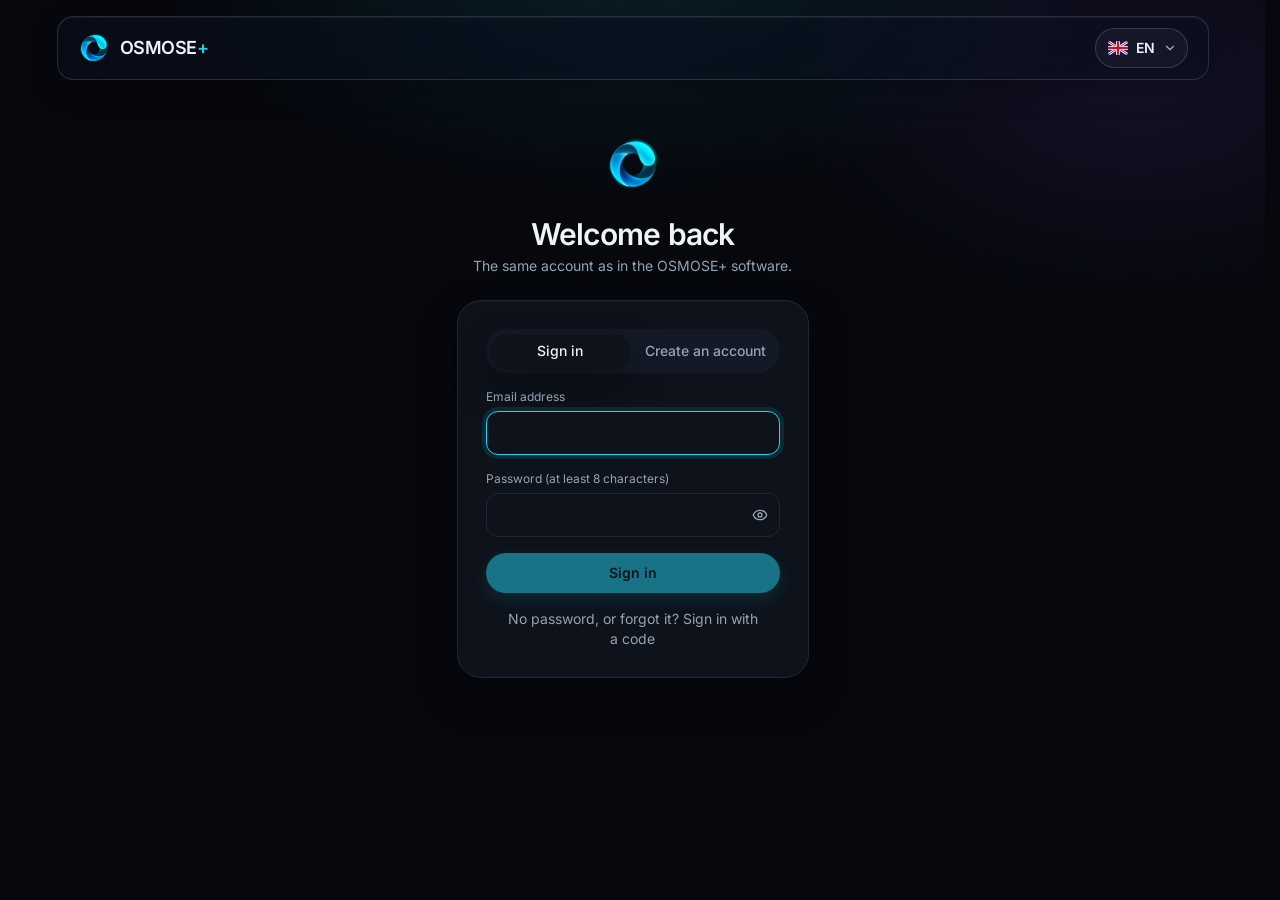
==== commit 9c7a3589: "Mon compte 2026-11-21 04:52" ====
--- a/index.html
+++ b/index.html
@@ -2,11 +2,16 @@
 <html lang="en">
   <head>
     <meta charset="UTF-8" />
-    <meta name="viewport" content="width=device-width, initial-scale=1" />
-    <link rel="icon" type="image/png" href="/logo.png" />
+    <meta name="viewport" content="width=device-width, initial-scale=1, interactive-widget=resizes-content" />
+    <!-- The pages are dark already: browsers and extensions that darken pages leave them as they are. -->
+    <meta name="color-scheme" content="dark" />
+    <meta name="darkreader-lock" />
+    <link rel="icon" type="image/png" href="/favicon.png" />
+    <link rel="apple-touch-icon" href="/apple-touch-icon.png" />
     <title>My OSMOSE+ account</title>
-    <script type="module" crossorigin src="/assets/index-CObVoPkl.js"></script>
-    <link rel="stylesheet" crossorigin href="/assets/index-BZmM_m6r.css">
+    <script type="module" crossorigin src="/assets/index-CQx62XsH.js"></script>
+    <link rel="stylesheet" crossorigin href="/assets/index-B4S7pAIh.css">
+      <meta name="robots" content="noindex, nofollow" />
   </head>
   <body>
     <div id="root"></div>
--- a/assets/index-B4S7pAIh.css
+++ b/assets/index-B4S7pAIh.css
@@ -0,0 +1 @@
+@font-face{font-family:Inter;font-style:normal;font-display:swap;font-weight:400;src:url(/assets/inter-cyrillic-ext-400-normal-BQZuk6qB.woff2) format("woff2"),url(/assets/inter-cyrillic-ext-400-normal-DQukG94-.woff) format("woff");unicode-range:U+0460-052F,U+1C80-1C8A,U+20B4,U+2DE0-2DFF,U+A640-A69F,U+FE2E-FE2F}@font-face{font-family:Inter;font-style:normal;font-display:swap;font-weight:400;src:url(/assets/inter-cyrillic-400-normal-obahsSVq.woff2) format("woff2"),url(/assets/inter-cyrillic-400-normal-HOLc17fK.woff) format("woff");unicode-range:U+0301,U+0400-045F,U+0490-0491,U+04B0-04B1,U+2116}@font-face{font-family:Inter;font-style:normal;font-display:swap;font-weight:400;src:url(/assets/inter-greek-ext-400-normal-DGGRlc-M.woff2) format("woff2"),url(/assets/inter-greek-ext-400-normal-KugGGMne.woff) format("woff");unicode-range:U+1F00-1FFF}@font-face{font-family:Inter;font-style:normal;font-display:swap;font-weight:400;src:url(/assets/inter-greek-400-normal-B4URO6DV.woff2) format("woff2"),url(/assets/inter-greek-400-normal-q2sYcFCs.woff) format("woff");unicode-range:U+0370-0377,U+037A-037F,U+0384-038A,U+038C,U+038E-03A1,U+03A3-03FF}@font-face{font-family:Inter;font-style:normal;font-display:swap;font-weight:400;src:url(/assets/inter-vietnamese-400-normal-DMkecbls.woff2) format("woff2"),url(/assets/inter-vietnamese-400-normal-Bbgyi5SW.woff) format("woff");unicode-range:U+0102-0103,U+0110-0111,U+0128-0129,U+0168-0169,U+01A0-01A1,U+01AF-01B0,U+0300-0301,U+0303-0304,U+0308-0309,U+0323,U+0329,U+1EA0-1EF9,U+20AB}@font-face{font-family:Inter;font-style:normal;font-display:swap;font-weight:400;src:url(/assets/inter-latin-ext-400-normal-C1nco2VV.woff2) format("woff2"),url(/assets/inter-latin-ext-400-normal-77YHD8bZ.woff) format("woff");unicode-range:U+0100-02BA,U+02BD-02C5,U+02C7-02CC,U+02CE-02D7,U+02DD-02FF,U+0304,U+0308,U+0329,U+1D00-1DBF,U+1E00-1E9F,U+1EF2-1EFF,U+2020,U+20A0-20AB,U+20AD-20C0,U+2113,U+2C60-2C7F,U+A720-A7FF}@font-face{font-family:Inter;font-style:normal;font-display:swap;font-weight:400;src:url(/assets/inter-latin-400-normal-C38fXH4l.woff2) format("woff2"),url(/assets/inter-latin-400-normal-CyCys3Eg.woff) format("woff");unicode-range:U+0000-00FF,U+0131,U+0152-0153,U+02BB-02BC,U+02C6,U+02DA,U+02DC,U+0304,U+0308,U+0329,U+2000-206F,U+20AC,U+2122,U+2191,U+2193,U+2212,U+2215,U+FEFF,U+FFFD}@font-face{font-family:Inter;font-style:normal;font-display:swap;font-weight:500;src:url(/assets/inter-cyrillic-ext-500-normal-B0yAr1jD.woff2) format("woff2"),url(/assets/inter-cyrillic-ext-500-normal-BmqWE9Dz.woff) format("woff");unicode-range:U+0460-052F,U+1C80-1C8A,U+20B4,U+2DE0-2DFF,U+A640-A69F,U+FE2E-FE2F}@font-face{font-family:Inter;font-style:normal;font-display:swap;font-weight:500;src:url(/assets/inter-cyrillic-500-normal-BasfLYem.woff2) format("woff2"),url(/assets/inter-cyrillic-500-normal-CxZf_p3X.woff) format("woff");unicode-range:U+0301,U+0400-045F,U+0490-0491,U+04B0-04B1,U+2116}@font-face{font-family:Inter;font-style:normal;font-display:swap;font-weight:500;src:url(/assets/inter-greek-ext-500-normal-C4iEst2y.woff2) format("woff2"),url(/assets/inter-greek-ext-500-normal-2j5mBUwD.woff) format("woff");unicode-range:U+1F00-1FFF}@font-face{font-family:Inter;font-style:normal;font-display:swap;font-weight:500;src:url(/assets/inter-greek-500-normal-BIZE56-Y.woff2) format("woff2"),url(/assets/inter-greek-500-normal-Xzm54t5V.woff) format("woff");unicode-range:U+0370-0377,U+037A-037F,U+0384-038A,U+038C,U+038E-03A1,U+03A3-03FF}@font-face{font-family:Inter;font-style:normal;font-display:swap;font-weight:500;src:url(/assets/inter-vietnamese-500-normal-DOriooB6.woff2) format("woff2"),url(/assets/inter-vietnamese-500-normal-mJboJaSs.woff) format("woff");unicode-range:U+0102-0103,U+0110-0111,U+0128-0129,U+0168-0169,U+01A0-01A1,U+01AF-01B0,U+0300-0301,U+0303-0304,U+0308-0309,U+0323,U+0329,U+1EA0-1EF9,U+20AB}@font-face{font-family:Inter;font-style:normal;font-display:swap;font-weight:500;src:url(/assets/inter-latin-ext-500-normal-CV4jyFjo.woff2) format("woff2"),url(/assets/inter-latin-ext-500-normal-BxGbmqWO.woff) format("woff");unicode-range:U+0100-02BA,U+02BD-02C5,U+02C7-02CC,U+02CE-02D7,U+02DD-02FF,U+0304,U+0308,U+0329,U+1D00-1DBF,U+1E00-1E9F,U+1EF2-1EFF,U+2020,U+20A0-20AB,U+20AD-20C0,U+2113,U+2C60-2C7F,U+A720-A7FF}@font-face{font-family:Inter;font-style:normal;font-display:swap;font-weight:500;src:url(/assets/inter-latin-500-normal-Cerq10X2.woff2) format("woff2"),url(/assets/inter-latin-500-normal-BL9OpVg8.woff) format("woff");unicode-range:U+0000-00FF,U+0131,U+0152-0153,U+02BB-02BC,U+02C6,U+02DA,U+02DC,U+0304,U+0308,U+0329,U+2000-206F,U+20AC,U+2122,U+2191,U+2193,U+2212,U+2215,U+FEFF,U+FFFD}@font-face{font-family:Inter;font-style:normal;font-display:swap;font-weight:600;src:url(/assets/inter-cyrillic-ext-600-normal-Dfes3d0z.woff2) format("woff2"),url(/assets/inter-cyrillic-ext-600-normal-Bcila6Z-.woff) format("woff");unicode-range:U+0460-052F,U+1C80-1C8A,U+20B4,U+2DE0-2DFF,U+A640-A69F,U+FE2E-FE2F}@font-face{font-family:Inter;font-style:normal;font-display:swap;font-weight:600;src:url(/assets/inter-cyrillic-600-normal-CWCymEST.woff2) format("woff2"),url(/assets/inter-cyrillic-600-normal-4D_pXhcN.woff) format("woff");unicode-range:U+0301,U+0400-045F,U+0490-0491,U+04B0-04B1,U+2116}@font-face{font-family:Inter;font-style:normal;font-display:swap;font-weight:600;src:url(/assets/inter-greek-ext-600-normal-DRtmH8MT.woff2) format("woff2"),url(/assets/inter-greek-ext-600-normal-B8X0CLgF.woff) format("woff");unicode-range:U+1F00-1FFF}@font-face{font-family:Inter;font-style:normal;font-display:swap;font-weight:600;src:url(/assets/inter-greek-600-normal-plRanbMR.woff2) format("woff2"),url(/assets/inter-greek-600-normal-BZpKdvQh.woff) format("woff");unicode-range:U+0370-0377,U+037A-037F,U+0384-038A,U+038C,U+038E-03A1,U+03A3-03FF}@font-face{font-family:Inter;font-style:normal;font-display:swap;font-weight:600;src:url(/assets/inter-vietnamese-600-normal-Cc8MFFhd.woff2) format("woff2"),url(/assets/inter-vietnamese-600-normal-BuLX-rYi.woff) format("woff");unicode-range:U+0102-0103,U+0110-0111,U+0128-0129,U+0168-0169,U+01A0-01A1,U+01AF-01B0,U+0300-0301,U+0303-0304,U+0308-0309,U+0323,U+0329,U+1EA0-1EF9,U+20AB}@font-face{font-family:Inter;font-style:normal;font-display:swap;font-weight:600;src:url(/assets/inter-latin-ext-600-normal-D2bJ5OIk.woff2) format("woff2"),url(/assets/inter-latin-ext-600-normal-CIVaiw4L.woff) format("woff");unicode-range:U+0100-02BA,U+02BD-02C5,U+02C7-02CC,U+02CE-02D7,U+02DD-02FF,U+0304,U+0308,U+0329,U+1D00-1DBF,U+1E00-1E9F,U+1EF2-1EFF,U+2020,U+20A0-20AB,U+20AD-20C0,U+2113,U+2C60-2C7F,U+A720-A7FF}@font-face{font-family:Inter;font-style:normal;font-display:swap;font-weight:600;src:url(/assets/inter-latin-600-normal-LgqL8muc.woff2) format("woff2"),url(/assets/inter-latin-600-normal-CiBQ2DWP.woff) format("woff");unicode-range:U+0000-00FF,U+0131,U+0152-0153,U+02BB-02BC,U+02C6,U+02DA,U+02DC,U+0304,U+0308,U+0329,U+2000-206F,U+20AC,U+2122,U+2191,U+2193,U+2212,U+2215,U+FEFF,U+FFFD}*,:before,:after{--tw-border-spacing-x: 0;--tw-border-spacing-y: 0;--tw-translate-x: 0;--tw-translate-y: 0;--tw-rotate: 0;--tw-skew-x: 0;--tw-skew-y: 0;--tw-scale-x: 1;--tw-scale-y: 1;--tw-pan-x: ;--tw-pan-y: ;--tw-pinch-zoom: ;--tw-scroll-snap-strictness: proximity;--tw-gradient-from-position: ;--tw-gradient-via-position: ;--tw-gradient-to-position: ;--tw-ordinal: ;--tw-slashed-zero: ;--tw-numeric-figure: ;--tw-numeric-spacing: ;--tw-numeric-fraction: ;--tw-ring-inset: ;--tw-ring-offset-width: 0px;--tw-ring-offset-color: #fff;--tw-ring-color: rgb(59 130 246 / .5);--tw-ring-offset-shadow: 0 0 #0000;--tw-ring-shadow: 0 0 #0000;--tw-shadow: 0 0 #0000;--tw-shadow-colored: 0 0 #0000;--tw-blur: ;--tw-brightness: ;--tw-contrast: ;--tw-grayscale: ;--tw-hue-rotate: ;--tw-invert: ;--tw-saturate: ;--tw-sepia: ;--tw-drop-shadow: ;--tw-backdrop-blur: ;--tw-backdrop-brightness: ;--tw-backdrop-contrast: ;--tw-backdrop-grayscale: ;--tw-backdrop-hue-rotate: ;--tw-backdrop-invert: ;--tw-backdrop-opacity: ;--tw-backdrop-saturate: ;--tw-backdrop-sepia: ;--tw-contain-size: ;--tw-contain-layout: ;--tw-contain-paint: ;--tw-contain-style: }::backdrop{--tw-border-spacing-x: 0;--tw-border-spacing-y: 0;--tw-translate-x: 0;--tw-translate-y: 0;--tw-rotate: 0;--tw-skew-x: 0;--tw-skew-y: 0;--tw-scale-x: 1;--tw-scale-y: 1;--tw-pan-x: ;--tw-pan-y: ;--tw-pinch-zoom: ;--tw-scroll-snap-strictness: proximity;--tw-gradient-from-position: ;--tw-gradient-via-position: ;--tw-gradient-to-position: ;--tw-ordinal: ;--tw-slashed-zero: ;--tw-numeric-figure: ;--tw-numeric-spacing: ;--tw-numeric-fraction: ;--tw-ring-inset: ;--tw-ring-offset-width: 0px;--tw-ring-offset-color: #fff;--tw-ring-color: rgb(59 130 246 / .5);--tw-ring-offset-shadow: 0 0 #0000;--tw-ring-shadow: 0 0 #0000;--tw-shadow: 0 0 #0000;--tw-shadow-colored: 0 0 #0000;--tw-blur: ;--tw-brightness: ;--tw-contrast: ;--tw-grayscale: ;--tw-hue-rotate: ;--tw-invert: ;--tw-saturate: ;--tw-sepia: ;--tw-drop-shadow: ;--tw-backdrop-blur: ;--tw-backdrop-brightness: ;--tw-backdrop-contrast: ;--tw-backdrop-grayscale: ;--tw-backdrop-hue-rotate: ;--tw-backdrop-invert: ;--tw-backdrop-opacity: ;--tw-backdrop-saturate: ;--tw-backdrop-sepia: ;--tw-contain-size: ;--tw-contain-layout: ;--tw-contain-paint: ;--tw-contain-style: }*,:before,:after{box-sizing:border-box;border-width:0;border-style:solid;border-color:currentColor}:before,:after{--tw-content: ""}html,:host{line-height:1.5;-webkit-text-size-adjust:100%;-moz-tab-size:4;-o-tab-size:4;tab-size:4;font-family:Inter,system-ui,sans-serif;font-feature-settings:normal;font-variation-settings:normal;-webkit-tap-highlight-color:transparent}body{margin:0;line-height:inherit}hr{height:0;color:inherit;border-top-width:1px}abbr:where([title]){-webkit-text-decoration:underline dotted;text-decoration:underline dotted}h1,h2,h3,h4,h5,h6{font-size:inherit;font-weight:inherit}a{color:inherit;text-decoration:inherit}b,strong{font-weight:bolder}code,kbd,samp,pre{font-family:ui-monospace,SFMono-Regular,Menlo,Monaco,Consolas,Liberation Mono,Courier New,monospace;font-feature-settings:normal;font-variation-settings:normal;font-size:1em}small{font-size:80%}sub,sup{font-size:75%;line-height:0;position:relative;vertical-align:baseline}sub{bottom:-.25em}sup{top:-.5em}table{text-indent:0;border-color:inherit;border-collapse:collapse}button,input,optgroup,select,textarea{font-family:inherit;font-feature-settings:inherit;font-variation-settings:inherit;font-size:100%;font-weight:inherit;line-height:inherit;letter-spacing:inherit;color:inherit;margin:0;padding:0}button,select{text-transform:none}button,input:where([type=button]),input:where([type=reset]),input:where([type=submit]){-webkit-appearance:button;background-color:transparent;background-image:none}:-moz-focusring{outline:auto}:-moz-ui-invalid{box-shadow:none}progress{vertical-align:baseline}::-webkit-inner-spin-button,::-webkit-outer-spin-button{height:auto}[type=search]{-webkit-appearance:textfield;outline-offset:-2px}::-webkit-search-decoration{-webkit-appearance:none}::-webkit-file-upload-button{-webkit-appearance:button;font:inherit}summary{display:list-item}blockquote,dl,dd,h1,h2,h3,h4,h5,h6,hr,figure,p,pre{margin:0}fieldset{margin:0;padding:0}legend{padding:0}ol,ul,menu{list-style:none;margin:0;padding:0}dialog{padding:0}textarea{resize:vertical}input::-moz-placeholder,textarea::-moz-placeholder{opacity:1;color:#9ca3af}input::placeholder,textarea::placeholder{opacity:1;color:#9ca3af}button,[role=button]{cursor:pointer}:disabled{cursor:default}img,svg,video,canvas,audio,iframe,embed,object{display:block;vertical-align:middle}img,video{max-width:100%;height:auto}[hidden]:where(:not([hidden=until-found])){display:none}.sr-only{position:absolute;width:1px;height:1px;padding:0;margin:-1px;overflow:hidden;clip:rect(0,0,0,0);white-space:nowrap;border-width:0}.pointer-events-none{pointer-events:none}.pointer-events-auto{pointer-events:auto}.visible{visibility:visible}.invisible{visibility:hidden}.fixed{position:fixed}.absolute{position:absolute}.relative{position:relative}.sticky{position:sticky}.-inset-10{top:-2.5rem;right:-2.5rem;bottom:-2.5rem;left:-2.5rem}.inset-0{top:0;right:0;bottom:0;left:0}.inset-x-0{left:0;right:0}.inset-x-3{left:.75rem;right:.75rem}.inset-y-0{top:0;bottom:0}.-bottom-0\.5{bottom:-.125rem}.-bottom-1{bottom:-.25rem}.-right-0\.5{right:-.125rem}.-right-1{right:-.25rem}.-right-16{right:-4rem}.-right-2{right:-.5rem}.-right-20{right:-5rem}.-right-28{right:-7rem}.-right-3{right:-.75rem}.-top-16{top:-4rem}.-top-2{top:-.5rem}.-top-24{top:-6rem}.bottom-0{bottom:0}.bottom-1{bottom:.25rem}.bottom-1\.5{bottom:.375rem}.bottom-12{bottom:3rem}.bottom-3{bottom:.75rem}.bottom-5{bottom:1.25rem}.bottom-\[calc\(76px\+env\(safe-area-inset-bottom\)\)\]{bottom:calc(76px + env(safe-area-inset-bottom))}.left-0{left:0}.left-1{left:.25rem}.left-1\.5{left:.375rem}.left-1\/2{left:50%}.left-3{left:.75rem}.right-0{right:0}.right-1{right:.25rem}.right-3{right:.75rem}.right-4{right:1rem}.right-5{right:1.25rem}.top-0{top:0}.top-1{top:.25rem}.top-1\.5{top:.375rem}.top-1\/2{top:50%}.top-14{top:3.5rem}.top-24{top:6rem}.top-3{top:.75rem}.top-4{top:1rem}.top-\[14px\]{top:14px}.z-10{z-index:10}.z-20{z-index:20}.z-30{z-index:30}.z-40{z-index:40}.z-50{z-index:50}.z-\[60\]{z-index:60}.z-\[65\]{z-index:65}.z-\[70\]{z-index:70}.z-\[80\]{z-index:80}.order-1{order:1}.order-2{order:2}.m-auto{margin:auto}.-mx-1{margin-left:-.25rem;margin-right:-.25rem}.-mx-2{margin-left:-.5rem;margin-right:-.5rem}.mx-2\.5{margin-left:.625rem;margin-right:.625rem}.mx-auto{margin-left:auto;margin-right:auto}.my-1{margin-top:.25rem;margin-bottom:.25rem}.my-auto{margin-top:auto;margin-bottom:auto}.-mb-px{margin-bottom:-1px}.-mt-1{margin-top:-.25rem}.-mt-12{margin-top:-3rem}.mb-1{margin-bottom:.25rem}.mb-1\.5{margin-bottom:.375rem}.mb-2{margin-bottom:.5rem}.mb-3{margin-bottom:.75rem}.mb-4{margin-bottom:1rem}.mb-5{margin-bottom:1.25rem}.ml-1{margin-left:.25rem}.ml-auto{margin-left:auto}.mr-1{margin-right:.25rem}.mt-0\.5{margin-top:.125rem}.mt-1{margin-top:.25rem}.mt-1\.5{margin-top:.375rem}.mt-10{margin-top:2.5rem}.mt-12{margin-top:3rem}.mt-14{margin-top:3.5rem}.mt-2{margin-top:.5rem}.mt-2\.5{margin-top:.625rem}.mt-3{margin-top:.75rem}.mt-4{margin-top:1rem}.mt-5{margin-top:1.25rem}.mt-6{margin-top:1.5rem}.mt-7{margin-top:1.75rem}.mt-8{margin-top:2rem}.mt-\[18px\]{margin-top:18px}.line-clamp-2{overflow:hidden;display:-webkit-box;-webkit-box-orient:vertical;-webkit-line-clamp:2}.block{display:block}.inline-block{display:inline-block}.inline{display:inline}.flex{display:flex}.inline-flex{display:inline-flex}.table{display:table}.grid{display:grid}.contents{display:contents}.hidden{display:none}.aspect-\[3\/4\]{aspect-ratio:3/4}.aspect-\[4\/3\]{aspect-ratio:4/3}.aspect-square{aspect-ratio:1 / 1}.aspect-video{aspect-ratio:16 / 9}.h-1{height:.25rem}.h-1\.5{height:.375rem}.h-10{height:2.5rem}.h-11{height:2.75rem}.h-12{height:3rem}.h-14{height:3.5rem}.h-16{height:4rem}.h-2{height:.5rem}.h-2\.5{height:.625rem}.h-20{height:5rem}.h-24{height:6rem}.h-28{height:7rem}.h-3{height:.75rem}.h-3\.5{height:.875rem}.h-36{height:9rem}.h-4{height:1rem}.h-40{height:10rem}.h-5{height:1.25rem}.h-56{height:14rem}.h-6{height:1.5rem}.h-64{height:16rem}.h-7{height:1.75rem}.h-8{height:2rem}.h-9{height:2.25rem}.h-\[18px\]{height:18px}.h-\[30px\]{height:30px}.h-\[38px\]{height:38px}.h-\[400px\]{height:400px}.h-\[42px\]{height:42px}.h-\[560px\]{height:560px}.h-\[70vh\]{height:70vh}.h-\[76px\]{height:76px}.h-auto{height:auto}.h-full{height:100%}.h-px{height:1px}.h-screen{height:100vh}.max-h-40{max-height:10rem}.max-h-72{max-height:18rem}.max-h-\[60vh\]{max-height:60vh}.max-h-\[70vh\]{max-height:70vh}.max-h-\[80dvh\]{max-height:80dvh}.max-h-\[85dvh\]{max-height:85dvh}.max-h-\[90dvh\]{max-height:90dvh}.max-h-\[92dvh\]{max-height:92dvh}.max-h-\[92vh\]{max-height:92vh}.max-h-\[94dvh\]{max-height:94dvh}.min-h-0{min-height:0px}.min-h-5{min-height:1.25rem}.min-h-\[1\.3em\]{min-height:1.3em}.min-h-\[240px\]{min-height:240px}.min-h-\[40vh\]{min-height:40vh}.min-h-\[44px\]{min-height:44px}.min-h-\[65vh\]{min-height:65vh}.min-h-\[88px\]{min-height:88px}.min-h-screen{min-height:100vh}.w-1\.5{width:.375rem}.w-1\/4{width:25%}.w-10{width:2.5rem}.w-11{width:2.75rem}.w-12{width:3rem}.w-14{width:3.5rem}.w-16{width:4rem}.w-2{width:.5rem}.w-2\.5{width:.625rem}.w-20{width:5rem}.w-24{width:6rem}.w-28{width:7rem}.w-3{width:.75rem}.w-3\.5{width:.875rem}.w-3\/4{width:75%}.w-32{width:8rem}.w-36{width:9rem}.w-4{width:1rem}.w-40{width:10rem}.w-44{width:11rem}.w-48{width:12rem}.w-5{width:1.25rem}.w-56{width:14rem}.w-6{width:1.5rem}.w-60{width:15rem}.w-64{width:16rem}.w-7{width:1.75rem}.w-72{width:18rem}.w-8{width:2rem}.w-80{width:20rem}.w-9{width:2.25rem}.w-\[18px\]{width:18px}.w-\[24\%\]{width:24%}.w-\[290px\]{width:290px}.w-\[300px\]{width:300px}.w-\[30px\]{width:30px}.w-\[38px\]{width:38px}.w-\[42px\]{width:42px}.w-\[84px\]{width:84px}.w-auto{width:auto}.w-full{width:100%}.w-px{width:1px}.w-screen{width:100vw}.min-w-0{min-width:0px}.min-w-11{min-width:2.75rem}.min-w-16{min-width:4rem}.min-w-36{min-width:9rem}.min-w-40{min-width:10rem}.min-w-44{min-width:11rem}.min-w-48{min-width:12rem}.min-w-5{min-width:1.25rem}.min-w-56,.min-w-\[14rem\]{min-width:14rem}.min-w-\[420px\]{min-width:420px}.min-w-\[720px\]{min-width:720px}.max-w-28{max-width:7rem}.max-w-2xl{max-width:42rem}.max-w-36{max-width:9rem}.max-w-3xl{max-width:48rem}.max-w-40{max-width:10rem}.max-w-48{max-width:12rem}.max-w-4xl{max-width:56rem}.max-w-56{max-width:14rem}.max-w-5xl{max-width:64rem}.max-w-64{max-width:16rem}.max-w-6xl{max-width:72rem}.max-w-7xl{max-width:80rem}.max-w-\[260px\]{max-width:260px}.max-w-\[85\%\]{max-width:85%}.max-w-\[90\%\]{max-width:90%}.max-w-\[calc\(100vw-16px\)\]{max-width:calc(100vw - 16px)}.max-w-\[calc\(100vw-2rem\)\]{max-width:calc(100vw - 2rem)}.max-w-full{max-width:100%}.max-w-md{max-width:28rem}.max-w-prose{max-width:65ch}.max-w-sm{max-width:24rem}.max-w-xl{max-width:36rem}.max-w-xs{max-width:20rem}.flex-1{flex:1 1 0%}.shrink-0{flex-shrink:0}.-translate-x-1\/2{--tw-translate-x: -50%;transform:translate(var(--tw-translate-x),var(--tw-translate-y)) rotate(var(--tw-rotate)) skew(var(--tw-skew-x)) skewY(var(--tw-skew-y)) scaleX(var(--tw-scale-x)) scaleY(var(--tw-scale-y))}.-translate-y-\[calc\(100\%\+16px\)\]{--tw-translate-y: calc((100% + 16px)*-1) ;transform:translate(var(--tw-translate-x),var(--tw-translate-y)) rotate(var(--tw-rotate)) skew(var(--tw-skew-x)) skewY(var(--tw-skew-y)) scaleX(var(--tw-scale-x)) scaleY(var(--tw-scale-y))}.-translate-y-full{--tw-translate-y: -100%;transform:translate(var(--tw-translate-x),var(--tw-translate-y)) rotate(var(--tw-rotate)) skew(var(--tw-skew-x)) skewY(var(--tw-skew-y)) scaleX(var(--tw-scale-x)) scaleY(var(--tw-scale-y))}.translate-x-0\.5{--tw-translate-x: .125rem;transform:translate(var(--tw-translate-x),var(--tw-translate-y)) rotate(var(--tw-rotate)) skew(var(--tw-skew-x)) skewY(var(--tw-skew-y)) scaleX(var(--tw-scale-x)) scaleY(var(--tw-scale-y))}.translate-x-px{--tw-translate-x: 1px;transform:translate(var(--tw-translate-x),var(--tw-translate-y)) rotate(var(--tw-rotate)) skew(var(--tw-skew-x)) skewY(var(--tw-skew-y)) scaleX(var(--tw-scale-x)) scaleY(var(--tw-scale-y))}.translate-y-0{--tw-translate-y: 0px;transform:translate(var(--tw-translate-x),var(--tw-translate-y)) rotate(var(--tw-rotate)) skew(var(--tw-skew-x)) skewY(var(--tw-skew-y)) scaleX(var(--tw-scale-x)) scaleY(var(--tw-scale-y))}.rotate-180{--tw-rotate: 180deg;transform:translate(var(--tw-translate-x),var(--tw-translate-y)) rotate(var(--tw-rotate)) skew(var(--tw-skew-x)) skewY(var(--tw-skew-y)) scaleX(var(--tw-scale-x)) scaleY(var(--tw-scale-y))}.scale-110{--tw-scale-x: 1.1;--tw-scale-y: 1.1;transform:translate(var(--tw-translate-x),var(--tw-translate-y)) rotate(var(--tw-rotate)) skew(var(--tw-skew-x)) skewY(var(--tw-skew-y)) scaleX(var(--tw-scale-x)) scaleY(var(--tw-scale-y))}.scale-125{--tw-scale-x: 1.25;--tw-scale-y: 1.25;transform:translate(var(--tw-translate-x),var(--tw-translate-y)) rotate(var(--tw-rotate)) skew(var(--tw-skew-x)) skewY(var(--tw-skew-y)) scaleX(var(--tw-scale-x)) scaleY(var(--tw-scale-y))}.-scale-x-100{--tw-scale-x: -1;transform:translate(var(--tw-translate-x),var(--tw-translate-y)) rotate(var(--tw-rotate)) skew(var(--tw-skew-x)) skewY(var(--tw-skew-y)) scaleX(var(--tw-scale-x)) scaleY(var(--tw-scale-y))}@keyframes ping{75%,to{transform:scale(2);opacity:0}}.animate-ping{animation:ping 1s cubic-bezier(0,0,.2,1) infinite}@keyframes pulse{50%{opacity:.5}}.animate-pulse{animation:pulse 2s cubic-bezier(.4,0,.6,1) infinite}@keyframes spin{to{transform:rotate(360deg)}}.animate-spin{animation:spin 1s linear infinite}.cursor-default{cursor:default}.cursor-grab{cursor:grab}.cursor-pointer{cursor:pointer}.touch-none{touch-action:none}.select-none{-webkit-user-select:none;-moz-user-select:none;user-select:none}.resize-none{resize:none}.resize-y{resize:vertical}.resize{resize:both}.scroll-mt-24{scroll-margin-top:6rem}.scroll-mt-28{scroll-margin-top:7rem}.list-disc{list-style-type:disc}.list-none{list-style-type:none}.break-inside-avoid{-moz-column-break-inside:avoid;break-inside:avoid}.auto-rows-fr{grid-auto-rows:minmax(0,1fr)}.grid-cols-1{grid-template-columns:repeat(1,minmax(0,1fr))}.grid-cols-2{grid-template-columns:repeat(2,minmax(0,1fr))}.grid-cols-3{grid-template-columns:repeat(3,minmax(0,1fr))}.grid-cols-5{grid-template-columns:repeat(5,minmax(0,1fr))}.grid-cols-6{grid-template-columns:repeat(6,minmax(0,1fr))}.grid-cols-7{grid-template-columns:repeat(7,minmax(0,1fr))}.grid-cols-8{grid-template-columns:repeat(8,minmax(0,1fr))}.grid-cols-\[minmax\(0\,1fr\)\]{grid-template-columns:minmax(0,1fr)}.flex-row-reverse{flex-direction:row-reverse}.flex-col{flex-direction:column}.flex-wrap{flex-wrap:wrap}.items-start{align-items:flex-start}.items-end{align-items:flex-end}.items-center{align-items:center}.items-baseline{align-items:baseline}.justify-start{justify-content:flex-start}.justify-end{justify-content:flex-end}.justify-center{justify-content:center}.justify-between{justify-content:space-between}.gap-0\.5{gap:.125rem}.gap-1{gap:.25rem}.gap-1\.5{gap:.375rem}.gap-10{gap:2.5rem}.gap-12{gap:3rem}.gap-2{gap:.5rem}.gap-2\.5{gap:.625rem}.gap-3{gap:.75rem}.gap-4{gap:1rem}.gap-5{gap:1.25rem}.gap-6{gap:1.5rem}.gap-7{gap:1.75rem}.gap-x-2{-moz-column-gap:.5rem;column-gap:.5rem}.gap-x-3{-moz-column-gap:.75rem;column-gap:.75rem}.gap-x-4{-moz-column-gap:1rem;column-gap:1rem}.gap-y-0\.5{row-gap:.125rem}.gap-y-1{row-gap:.25rem}.gap-y-3{row-gap:.75rem}.-space-x-1\.5>:not([hidden])~:not([hidden]){--tw-space-x-reverse: 0;margin-right:calc(-.375rem * var(--tw-space-x-reverse));margin-left:calc(-.375rem * calc(1 - var(--tw-space-x-reverse)))}.-space-x-2>:not([hidden])~:not([hidden]){--tw-space-x-reverse: 0;margin-right:calc(-.5rem * var(--tw-space-x-reverse));margin-left:calc(-.5rem * calc(1 - var(--tw-space-x-reverse)))}.space-y-1\.5>:not([hidden])~:not([hidden]){--tw-space-y-reverse: 0;margin-top:calc(.375rem * calc(1 - var(--tw-space-y-reverse)));margin-bottom:calc(.375rem * var(--tw-space-y-reverse))}.divide-y>:not([hidden])~:not([hidden]){--tw-divide-y-reverse: 0;border-top-width:calc(1px * calc(1 - var(--tw-divide-y-reverse)));border-bottom-width:calc(1px * var(--tw-divide-y-reverse))}.divide-border>:not([hidden])~:not([hidden]){border-color:var(--border)}.self-start{align-self:flex-start}.self-end{align-self:flex-end}.overflow-hidden{overflow:hidden}.overflow-x-auto{overflow-x:auto}.overflow-y-auto{overflow-y:auto}.overflow-x-clip{overflow-x:clip}.overscroll-contain{overscroll-behavior:contain}.truncate{overflow:hidden;text-overflow:ellipsis;white-space:nowrap}.whitespace-nowrap{white-space:nowrap}.whitespace-pre{white-space:pre}.whitespace-pre-line{white-space:pre-line}.whitespace-pre-wrap{white-space:pre-wrap}.text-balance{text-wrap:balance}.break-words{overflow-wrap:break-word}.break-all{word-break:break-all}.rounded{border-radius:.25rem}.rounded-2xl{border-radius:1rem}.rounded-3xl{border-radius:1.5rem}.rounded-\[2\.4rem\]{border-radius:2.4rem}.rounded-\[2\.85rem\]{border-radius:2.85rem}.rounded-\[2px\]{border-radius:2px}.rounded-\[3px\]{border-radius:3px}.rounded-\[3rem\]{border-radius:3rem}.rounded-\[inherit\]{border-radius:inherit}.rounded-full{border-radius:9999px}.rounded-lg{border-radius:.5rem}.rounded-md{border-radius:.375rem}.rounded-xl{border-radius:.75rem}.rounded-t-3xl{border-top-left-radius:1.5rem;border-top-right-radius:1.5rem}.border{border-width:1px}.border-2{border-width:2px}.border-b{border-bottom-width:1px}.border-b-2{border-bottom-width:2px}.border-t{border-top-width:1px}.border-dashed{border-style:dashed}.border-\[\#0d121b\]{--tw-border-opacity: 1;border-color:rgb(13 18 27 / var(--tw-border-opacity, 1))}.border-\[\#22c55e55\]{border-color:#22c55e55}.border-\[\#22c55e\]{--tw-border-opacity: 1;border-color:rgb(34 197 94 / var(--tw-border-opacity, 1))}.border-\[\#eef3f829\]{border-color:#eef3f829}.border-\[\#ef444466\]{border-color:#ef444466}.border-\[\#f472b640\]{border-color:#f472b640}.border-\[\#f472b659\]{border-color:#f472b659}.border-\[\#fbbf2440\]{border-color:#fbbf2440}.border-\[\#fbbf2466\]{border-color:#fbbf2466}.border-\[\#ffffff0d\]{border-color:#ffffff0d}.border-\[\#ffffff14\]{border-color:#ffffff14}.border-\[\#ffffff1f\]{border-color:#ffffff1f}.border-\[\#ffffff21\]{border-color:#ffffff21}.border-\[\#ffffff26\]{border-color:#ffffff26}.border-\[\#ffffff33\]{border-color:#fff3}.border-\[\#ffffff40\]{border-color:#ffffff40}.border-\[\#ffffffcc\]{border-color:#fffc}.border-\[rgb\(var\(--accent-rgb\)\/0\.25\)\]{border-color:rgb(var(--accent-rgb)/.25)}.border-\[rgb\(var\(--accent-rgb\)\/0\.27\)\]{border-color:rgb(var(--accent-rgb)/.27)}.border-\[rgb\(var\(--accent-rgb\)\/0\.3\)\]{border-color:rgb(var(--accent-rgb)/.3)}.border-\[rgb\(var\(--accent-rgb\)\/0\.35\)\]{border-color:rgb(var(--accent-rgb)/.35)}.border-\[rgb\(var\(--accent-rgb\)\/0\.4\)\]{border-color:rgb(var(--accent-rgb)/.4)}.border-accent{border-color:var(--accent)}.border-border{border-color:var(--border)}.border-danger{border-color:var(--danger)}.border-transparent{border-color:transparent}.border-warn{border-color:var(--warn)}.border-t-transparent{border-top-color:transparent}.bg-\[\#00000026\]{background-color:#00000026}.bg-\[\#00000040\]{background-color:#00000040}.bg-\[\#00000080\]{background-color:#00000080}.bg-\[\#00000099\]{background-color:#0009}.bg-\[\#000000a6\]{background-color:#000000a6}.bg-\[\#000000b3\]{background-color:#000000b3}.bg-\[\#000\]{--tw-bg-opacity: 1;background-color:rgb(0 0 0 / var(--tw-bg-opacity, 1))}.bg-\[\#05070c\]{--tw-bg-opacity: 1;background-color:rgb(5 7 12 / var(--tw-bg-opacity, 1))}.bg-\[\#070a12\]{--tw-bg-opacity: 1;background-color:rgb(7 10 18 / var(--tw-bg-opacity, 1))}.bg-\[\#0a0e16f2\]{background-color:#0a0e16f2}.bg-\[\#0b0f17\]{--tw-bg-opacity: 1;background-color:rgb(11 15 23 / var(--tw-bg-opacity, 1))}.bg-\[\#0b111a\]{--tw-bg-opacity: 1;background-color:rgb(11 17 26 / var(--tw-bg-opacity, 1))}.bg-\[\#0c101c94\]{background-color:#0c101c94}.bg-\[\#0c101c99\]{background-color:#0c101c99}.bg-\[\#0c101c\]{--tw-bg-opacity: 1;background-color:rgb(12 16 28 / var(--tw-bg-opacity, 1))}.bg-\[\#0c101ce6\]{background-color:#0c101ce6}.bg-\[\#0d121b99\]{background-color:#0d121b99}.bg-\[\#0d121bb3\]{background-color:#0d121bb3}.bg-\[\#0d121bcc\]{background-color:#0d121bcc}.bg-\[\#0d121be6\]{background-color:#0d121be6}.bg-\[\#0d121bf2\]{background-color:#0d121bf2}.bg-\[\#111824e6\]{background-color:#111824e6}.bg-\[\#111827\]{--tw-bg-opacity: 1;background-color:rgb(17 24 39 / var(--tw-bg-opacity, 1))}.bg-\[\#1f2937\]{--tw-bg-opacity: 1;background-color:rgb(31 41 55 / var(--tw-bg-opacity, 1))}.bg-\[\#22c55e0d\]{background-color:#22c55e0d}.bg-\[\#22c55e22\]{background-color:#22c55e22}.bg-\[\#22c55e26\]{background-color:#22c55e26}.bg-\[\#22c55e\]{--tw-bg-opacity: 1;background-color:rgb(34 197 94 / var(--tw-bg-opacity, 1))}.bg-\[\#38bdf81f\]{background-color:#38bdf81f}.bg-\[\#38bdf822\]{background-color:#38bdf822}.bg-\[\#3a1229\]{--tw-bg-opacity: 1;background-color:rgb(58 18 41 / var(--tw-bg-opacity, 1))}.bg-\[\#a78bfa1f\]{background-color:#a78bfa1f}.bg-\[\#a78bfa26\]{background-color:#a78bfa26}.bg-\[\#ec4899\]{--tw-bg-opacity: 1;background-color:rgb(236 72 153 / var(--tw-bg-opacity, 1))}.bg-\[\#eef3f8\]{--tw-bg-opacity: 1;background-color:rgb(238 243 248 / var(--tw-bg-opacity, 1))}.bg-\[\#ef44442e\]{background-color:#ef44442e}.bg-\[\#ef444440\]{background-color:#ef444440}.bg-\[\#ef4444\]{--tw-bg-opacity: 1;background-color:rgb(239 68 68 / var(--tw-bg-opacity, 1))}.bg-\[\#f472b612\]{background-color:#f472b612}.bg-\[\#f472b61f\]{background-color:#f472b61f}.bg-\[\#f472b62e\]{background-color:#f472b62e}.bg-\[\#f472b640\]{background-color:#f472b640}.bg-\[\#f59e0b\]{--tw-bg-opacity: 1;background-color:rgb(245 158 11 / var(--tw-bg-opacity, 1))}.bg-\[\#fbbf2412\]{background-color:#fbbf2412}.bg-\[\#fbbf241f\]{background-color:#fbbf241f}.bg-\[\#fbbf2422\]{background-color:#fbbf2422}.bg-\[\#fff\]{--tw-bg-opacity: 1;background-color:rgb(255 255 255 / var(--tw-bg-opacity, 1))}.bg-\[\#ffffff08\]{background-color:#ffffff08}.bg-\[\#ffffff0a\]{background-color:#ffffff0a}.bg-\[\#ffffff0d\]{background-color:#ffffff0d}.bg-\[\#ffffff14\]{background-color:#ffffff14}.bg-\[\#ffffff1a\]{background-color:#ffffff1a}.bg-\[\#ffffff1f\]{background-color:#ffffff1f}.bg-\[\#ffffff26\]{background-color:#ffffff26}.bg-\[\#ffffff33\]{background-color:#fff3}.bg-\[\#ffffff40\]{background-color:#ffffff40}.bg-\[\#ffffff59\]{background-color:#ffffff59}.bg-\[rgb\(var\(--accent-rgb\)\/0\.08\)\]{background-color:rgb(var(--accent-rgb)/.08)}.bg-\[rgb\(var\(--accent-rgb\)\/0\.12\)\]{background-color:rgb(var(--accent-rgb)/.12)}.bg-\[rgb\(var\(--accent-rgb\)\/0\.15\)\]{background-color:rgb(var(--accent-rgb)/.15)}.bg-\[rgb\(var\(--accent-rgb\)\/0\.2\)\]{background-color:rgb(var(--accent-rgb)/.2)}.bg-\[rgb\(var\(--accent-rgb\)\/0\.25\)\]{background-color:rgb(var(--accent-rgb)/.25)}.bg-\[rgb\(var\(--accent-rgb\)\/0\.33\)\]{background-color:rgb(var(--accent-rgb)/.33)}.bg-\[var\(--accent-tile\)\]{background-color:var(--accent-tile)}.bg-accent{background-color:var(--accent)}.bg-accent-bg{background-color:var(--accent-bg)}.bg-black{--tw-bg-opacity: 1;background-color:rgb(0 0 0 / var(--tw-bg-opacity, 1))}.bg-border{background-color:var(--border)}.bg-danger{background-color:var(--danger)}.bg-danger-bg{background-color:var(--danger-bg)}.bg-hover{background-color:var(--hover)}.bg-panel{background-color:var(--panel)}.bg-panel-2{background-color:var(--panel-2)}.bg-text{background-color:var(--text)}.bg-transparent{background-color:transparent}.bg-white{--tw-bg-opacity: 1;background-color:rgb(255 255 255 / var(--tw-bg-opacity, 1))}.bg-\[linear-gradient\(135deg\,\#3a1229\,\#0d121b_70\%\)\]{background-image:linear-gradient(135deg,#3a1229,#0d121b 70%)}.bg-\[linear-gradient\(135deg\,\#f472b6\,\#a78bfa\)\]{background-image:linear-gradient(135deg,#f472b6,#a78bfa)}.bg-\[linear-gradient\(160deg\,\#1a0d18\,\#0d121b_60\%\)\]{background-image:linear-gradient(160deg,#1a0d18,#0d121b 60%)}.bg-\[radial-gradient\(circle\,rgb\(var\(--accent-rgb\)\/0\.35\)\,rgba\(109\,40\,217\,0\.25\)_45\%\,transparent_70\%\)\]{background-image:radial-gradient(circle,rgb(var(--accent-rgb)/.35),rgba(109,40,217,.25) 45%,transparent 70%)}.bg-\[radial-gradient\(ellipse_at_15\%_0\%\,rgb\(var\(--accent-rgb\)\/0\.35\)\,transparent_55\%\)\,radial-gradient\(ellipse_at_90\%_100\%\,rgb\(var\(--accent-rgb\)\/0\.22\)\,transparent_55\%\)\]{background-image:radial-gradient(ellipse at 15% 0%,rgb(var(--accent-rgb)/.35),transparent 55%),radial-gradient(ellipse at 90% 100%,rgb(var(--accent-rgb)/.22),transparent 55%)}.bg-\[radial-gradient\(ellipse_at_50\%_30\%\,rgb\(var\(--accent-rgb\)\/0\.35\)\,transparent_65\%\)\]{background-image:radial-gradient(ellipse at 50% 30%,rgb(var(--accent-rgb)/.35),transparent 65%)}.bg-\[radial-gradient\(ellipse_at_50\%_35\%\,rgb\(var\(--accent-rgb\)\/0\.35\)\,transparent_65\%\)\]{background-image:radial-gradient(ellipse at 50% 35%,rgb(var(--accent-rgb)/.35),transparent 65%)}.bg-gradient-to-b{background-image:linear-gradient(to bottom,var(--tw-gradient-stops))}.bg-gradient-to-br{background-image:linear-gradient(to bottom right,var(--tw-gradient-stops))}.bg-gradient-to-r{background-image:linear-gradient(to right,var(--tw-gradient-stops))}.bg-gradient-to-t{background-image:linear-gradient(to top,var(--tw-gradient-stops))}.from-\[\#0000008c\]{--tw-gradient-from: #0000008c var(--tw-gradient-from-position);--tw-gradient-to: rgb(0 0 0 / 0) var(--tw-gradient-to-position);--tw-gradient-stops: var(--tw-gradient-from), var(--tw-gradient-to)}.from-\[\#000000a6\]{--tw-gradient-from: #000000a6 var(--tw-gradient-from-position);--tw-gradient-to: rgb(0 0 0 / 0) var(--tw-gradient-to-position);--tw-gradient-stops: var(--tw-gradient-from), var(--tw-gradient-to)}.from-\[\#000000b3\]{--tw-gradient-from: #000000b3 var(--tw-gradient-from-position);--tw-gradient-to: rgb(0 0 0 / 0) var(--tw-gradient-to-position);--tw-gradient-stops: var(--tw-gradient-from), var(--tw-gradient-to)}.from-\[\#3b4656\]{--tw-gradient-from: #3b4656 var(--tw-gradient-from-position);--tw-gradient-to: rgb(59 70 86 / 0) var(--tw-gradient-to-position);--tw-gradient-stops: var(--tw-gradient-from), var(--tw-gradient-to)}.from-\[rgb\(var\(--accent-rgb\)\/0\.12\)\]{--tw-gradient-from: rgb(var(--accent-rgb)/.12) var(--tw-gradient-from-position);--tw-gradient-to: rgb(var(--accent-rgb) / 0) var(--tw-gradient-to-position);--tw-gradient-stops: var(--tw-gradient-from), var(--tw-gradient-to)}.from-\[var\(--accent\)\]{--tw-gradient-from: var(--accent) var(--tw-gradient-from-position);--tw-gradient-to: rgb(255 255 255 / 0) var(--tw-gradient-to-position);--tw-gradient-stops: var(--tw-gradient-from), var(--tw-gradient-to)}.from-\[var\(--accent-bg\)\]{--tw-gradient-from: var(--accent-bg) var(--tw-gradient-from-position);--tw-gradient-to: rgb(255 255 255 / 0) var(--tw-gradient-to-position);--tw-gradient-stops: var(--tw-gradient-from), var(--tw-gradient-to)}.from-\[var\(--accent-tile\)\]{--tw-gradient-from: var(--accent-tile) var(--tw-gradient-from-position);--tw-gradient-to: rgb(255 255 255 / 0) var(--tw-gradient-to-position);--tw-gradient-stops: var(--tw-gradient-from), var(--tw-gradient-to)}.via-\[\#070b12\]{--tw-gradient-to: rgb(7 11 18 / 0) var(--tw-gradient-to-position);--tw-gradient-stops: var(--tw-gradient-from), #070b12 var(--tw-gradient-via-position), var(--tw-gradient-to)}.via-\[\#1b2230\]{--tw-gradient-to: rgb(27 34 48 / 0) var(--tw-gradient-to-position);--tw-gradient-stops: var(--tw-gradient-from), #1b2230 var(--tw-gradient-via-position), var(--tw-gradient-to)}.via-\[\#1e1b4b\]{--tw-gradient-to: rgb(30 27 75 / 0) var(--tw-gradient-to-position);--tw-gradient-stops: var(--tw-gradient-from), #1e1b4b var(--tw-gradient-via-position), var(--tw-gradient-to)}.to-\[\#120a24\]{--tw-gradient-to: #120a24 var(--tw-gradient-to-position)}.to-\[\#2a3342\]{--tw-gradient-to: #2a3342 var(--tw-gradient-to-position)}.to-\[\#6d28d91f\]{--tw-gradient-to: #6d28d91f var(--tw-gradient-to-position)}.to-\[\#6d28d9\]{--tw-gradient-to: #6d28d9 var(--tw-gradient-to-position)}.to-\[var\(--accent-2\)\]{--tw-gradient-to: var(--accent-2) var(--tw-gradient-to-position)}.to-transparent{--tw-gradient-to: transparent var(--tw-gradient-to-position)}.object-contain{-o-object-fit:contain;object-fit:contain}.object-cover{-o-object-fit:cover;object-fit:cover}.\!p-0{padding:0!important}.\!p-3{padding:.75rem!important}.p-0{padding:0}.p-0\.5{padding:.125rem}.p-1{padding:.25rem}.p-1\.5{padding:.375rem}.p-2{padding:.5rem}.p-2\.5{padding:.625rem}.p-3{padding:.75rem}.p-3\.5{padding:.875rem}.p-4{padding:1rem}.p-5{padding:1.25rem}.p-6{padding:1.5rem}.p-8{padding:2rem}.p-\[3px\]{padding:3px}.px-1{padding-left:.25rem;padding-right:.25rem}.px-1\.5{padding-left:.375rem;padding-right:.375rem}.px-2{padding-left:.5rem;padding-right:.5rem}.px-2\.5{padding-left:.625rem;padding-right:.625rem}.px-3{padding-left:.75rem;padding-right:.75rem}.px-3\.5{padding-left:.875rem;padding-right:.875rem}.px-4{padding-left:1rem;padding-right:1rem}.px-5{padding-left:1.25rem;padding-right:1.25rem}.px-6{padding-left:1.5rem;padding-right:1.5rem}.px-\[18px\]{padding-left:18px;padding-right:18px}.py-0\.5{padding-top:.125rem;padding-bottom:.125rem}.py-1{padding-top:.25rem;padding-bottom:.25rem}.py-1\.5{padding-top:.375rem;padding-bottom:.375rem}.py-10{padding-top:2.5rem;padding-bottom:2.5rem}.py-14{padding-top:3.5rem;padding-bottom:3.5rem}.py-16{padding-top:4rem;padding-bottom:4rem}.py-2{padding-top:.5rem;padding-bottom:.5rem}.py-2\.5{padding-top:.625rem;padding-bottom:.625rem}.py-20{padding-top:5rem;padding-bottom:5rem}.py-3{padding-top:.75rem;padding-bottom:.75rem}.py-4{padding-top:1rem;padding-bottom:1rem}.py-5{padding-top:1.25rem;padding-bottom:1.25rem}.py-6{padding-top:1.5rem;padding-bottom:1.5rem}.py-8{padding-top:2rem;padding-bottom:2rem}.py-\[11px\]{padding-top:11px;padding-bottom:11px}.pb-1{padding-bottom:.25rem}.pb-1\.5{padding-bottom:.375rem}.pb-10{padding-bottom:2.5rem}.pb-14{padding-bottom:3.5rem}.pb-16{padding-bottom:4rem}.pb-2{padding-bottom:.5rem}.pb-2\.5{padding-bottom:.625rem}.pb-20{padding-bottom:5rem}.pb-24{padding-bottom:6rem}.pb-3{padding-bottom:.75rem}.pb-4{padding-bottom:1rem}.pb-5{padding-bottom:1.25rem}.pb-6{padding-bottom:1.5rem}.pb-8{padding-bottom:2rem}.pb-\[max\(env\(safe-area-inset-bottom\)\,12px\)\]{padding-bottom:max(env(safe-area-inset-bottom),12px)}.pb-\[max\(env\(safe-area-inset-bottom\)\,16px\)\]{padding-bottom:max(env(safe-area-inset-bottom),16px)}.pb-\[max\(env\(safe-area-inset-bottom\)\,20px\)\]{padding-bottom:max(env(safe-area-inset-bottom),20px)}.pb-\[max\(env\(safe-area-inset-bottom\)\,24px\)\]{padding-bottom:max(env(safe-area-inset-bottom),24px)}.pb-\[max\(env\(safe-area-inset-bottom\)\,8px\)\]{padding-bottom:max(env(safe-area-inset-bottom),8px)}.pl-1\.5{padding-left:.375rem}.pl-3{padding-left:.75rem}.pl-3\.5{padding-left:.875rem}.pl-4{padding-left:1rem}.pl-5{padding-left:1.25rem}.pl-7{padding-left:1.75rem}.pr-1{padding-right:.25rem}.pr-1\.5{padding-right:.375rem}.pr-10{padding-right:2.5rem}.pr-11{padding-right:2.75rem}.pr-2{padding-right:.5rem}.pr-2\.5{padding-right:.625rem}.pr-3{padding-right:.75rem}.pr-4{padding-right:1rem}.pt-1{padding-top:.25rem}.pt-10{padding-top:2.5rem}.pt-14{padding-top:3.5rem}.pt-16{padding-top:4rem}.pt-2{padding-top:.5rem}.pt-2\.5{padding-top:.625rem}.pt-3{padding-top:.75rem}.pt-4{padding-top:1rem}.pt-6{padding-top:1.5rem}.pt-\[max\(env\(safe-area-inset-top\)\,12px\)\]{padding-top:max(env(safe-area-inset-top),12px)}.text-left{text-align:left}.text-center{text-align:center}.text-right{text-align:right}.text-2xl{font-size:1.5rem;line-height:2rem}.text-3xl{font-size:1.875rem;line-height:2.25rem}.text-4xl{font-size:2.25rem;line-height:2.5rem}.text-\[0\.85em\]{font-size:.85em}.text-\[10px\]{font-size:10px}.text-\[11px\]{font-size:11px}.text-\[13px\]{font-size:13px}.text-\[15px\]{font-size:15px}.text-\[22px\]{font-size:22px}.text-\[9px\]{font-size:9px}.text-base{font-size:1rem;line-height:1.5rem}.text-lg{font-size:1.125rem;line-height:1.75rem}.text-sm{font-size:.875rem;line-height:1.25rem}.text-xl{font-size:1.25rem;line-height:1.75rem}.text-xs{font-size:.75rem;line-height:1rem}.font-bold{font-weight:700}.font-medium{font-weight:500}.font-semibold{font-weight:600}.uppercase{text-transform:uppercase}.lowercase{text-transform:lowercase}.capitalize{text-transform:capitalize}.tabular-nums{--tw-numeric-spacing: tabular-nums;font-variant-numeric:var(--tw-ordinal) var(--tw-slashed-zero) var(--tw-numeric-figure) var(--tw-numeric-spacing) var(--tw-numeric-fraction)}.leading-5{line-height:1.25rem}.leading-none{line-height:1}.leading-relaxed{line-height:1.625}.leading-snug{line-height:1.375}.leading-tight{line-height:1.25}.tracking-\[0\.12em\]{letter-spacing:.12em}.tracking-\[0\.14em\]{letter-spacing:.14em}.tracking-tight{letter-spacing:-.025em}.tracking-wide{letter-spacing:.025em}.text-\[\#04210f\]{--tw-text-opacity: 1;color:rgb(4 33 15 / var(--tw-text-opacity, 1))}.text-\[\#06080e\]{--tw-text-opacity: 1;color:rgb(6 8 14 / var(--tw-text-opacity, 1))}.text-\[\#06242c\]{--tw-text-opacity: 1;color:rgb(6 36 44 / var(--tw-text-opacity, 1))}.text-\[\#0a0d14\]{--tw-text-opacity: 1;color:rgb(10 13 20 / var(--tw-text-opacity, 1))}.text-\[\#22040f\]{--tw-text-opacity: 1;color:rgb(34 4 15 / var(--tw-text-opacity, 1))}.text-\[\#22c55e\]{--tw-text-opacity: 1;color:rgb(34 197 94 / var(--tw-text-opacity, 1))}.text-\[\#38bdf8\]{--tw-text-opacity: 1;color:rgb(56 189 248 / var(--tw-text-opacity, 1))}.text-\[\#4ade80\]{--tw-text-opacity: 1;color:rgb(74 222 128 / var(--tw-text-opacity, 1))}.text-\[\#93a4b3\]{--tw-text-opacity: 1;color:rgb(147 164 179 / var(--tw-text-opacity, 1))}.text-\[\#a78bfa\]{--tw-text-opacity: 1;color:rgb(167 139 250 / var(--tw-text-opacity, 1))}.text-\[\#c7d6e2\]{--tw-text-opacity: 1;color:rgb(199 214 226 / var(--tw-text-opacity, 1))}.text-\[\#d97706\]{--tw-text-opacity: 1;color:rgb(217 119 6 / var(--tw-text-opacity, 1))}.text-\[\#e9cfdc\]{--tw-text-opacity: 1;color:rgb(233 207 220 / var(--tw-text-opacity, 1))}.text-\[\#eef3f8\]{--tw-text-opacity: 1;color:rgb(238 243 248 / var(--tw-text-opacity, 1))}.text-\[\#f472b6\]{--tw-text-opacity: 1;color:rgb(244 114 182 / var(--tw-text-opacity, 1))}.text-\[\#f59e0b\]{--tw-text-opacity: 1;color:rgb(245 158 11 / var(--tw-text-opacity, 1))}.text-\[\#f87171\]{--tw-text-opacity: 1;color:rgb(248 113 113 / var(--tw-text-opacity, 1))}.text-\[\#fca5a5\]{--tw-text-opacity: 1;color:rgb(252 165 165 / var(--tw-text-opacity, 1))}.text-\[\#fff\]{--tw-text-opacity: 1;color:rgb(255 255 255 / var(--tw-text-opacity, 1))}.text-\[\#ffffff80\]{color:#ffffff80}.text-\[\#ffffff99\]{color:#fff9}.text-\[\#ffffffb3\]{color:#ffffffb3}.text-\[\#ffffffcc\]{color:#fffc}.text-accent{color:var(--accent)}.text-accent-strong{color:var(--accent-strong)}.text-danger{color:var(--danger)}.text-muted{color:var(--muted)}.text-on-accent{color:var(--on-accent)}.text-text{color:var(--text)}.text-warn{color:var(--warn)}.text-white{--tw-text-opacity: 1;color:rgb(255 255 255 / var(--tw-text-opacity, 1))}.underline{text-decoration-line:underline}.decoration-\[\#ffffff99\]{text-decoration-color:#fff9}.decoration-\[rgb\(var\(--accent-rgb\)\/0\.5\)\]{text-decoration-color:rgb(var(--accent-rgb)/.5)}.underline-offset-2{text-underline-offset:2px}.accent-\[rgb\(var\(--accent-rgb\)\)\]{accent-color:rgb(var(--accent-rgb))}.accent-\[var\(--accent\)\]{accent-color:var(--accent)}.opacity-0{opacity:0}.opacity-25{opacity:.25}.opacity-40{opacity:.4}.opacity-45{opacity:.45}.opacity-50{opacity:.5}.opacity-60{opacity:.6}.opacity-70{opacity:.7}.shadow{--tw-shadow: 0 1px 3px 0 rgb(0 0 0 / .1), 0 1px 2px -1px rgb(0 0 0 / .1);--tw-shadow-colored: 0 1px 3px 0 var(--tw-shadow-color), 0 1px 2px -1px var(--tw-shadow-color);box-shadow:var(--tw-ring-offset-shadow, 0 0 #0000),var(--tw-ring-shadow, 0 0 #0000),var(--tw-shadow)}.shadow-\[0_10px_30px_rgb\(var\(--accent-rgb\)\/0\.15\)\]{--tw-shadow: 0 10px 30px rgb(var(--accent-rgb)/.15);--tw-shadow-colored: 0 10px 30px var(--tw-shadow-color);box-shadow:var(--tw-ring-offset-shadow, 0 0 #0000),var(--tw-ring-shadow, 0 0 #0000),var(--tw-shadow)}.shadow-\[0_10px_30px_rgba\(0\,0\,0\,0\.22\)\,inset_0_1px_0_rgba\(255\,255\,255\,0\.06\)\]{--tw-shadow: 0 10px 30px rgba(0,0,0,.22),inset 0 1px 0 rgba(255,255,255,.06);--tw-shadow-colored: 0 10px 30px var(--tw-shadow-color), inset 0 1px 0 var(--tw-shadow-color);box-shadow:var(--tw-ring-offset-shadow, 0 0 #0000),var(--tw-ring-shadow, 0 0 #0000),var(--tw-shadow)}.shadow-\[0_12px_32px_rgba\(0\,0\,0\,0\.4\)\]{--tw-shadow: 0 12px 32px rgba(0,0,0,.4);--tw-shadow-colored: 0 12px 32px var(--tw-shadow-color);box-shadow:var(--tw-ring-offset-shadow, 0 0 #0000),var(--tw-ring-shadow, 0 0 #0000),var(--tw-shadow)}.shadow-\[0_12px_32px_rgba\(0\,0\,0\,0\.45\)\]{--tw-shadow: 0 12px 32px rgba(0,0,0,.45);--tw-shadow-colored: 0 12px 32px var(--tw-shadow-color);box-shadow:var(--tw-ring-offset-shadow, 0 0 #0000),var(--tw-ring-shadow, 0 0 #0000),var(--tw-shadow)}.shadow-\[0_18px_50px_rgba\(0\,0\,0\,0\.5\)\]{--tw-shadow: 0 18px 50px rgba(0,0,0,.5);--tw-shadow-colored: 0 18px 50px var(--tw-shadow-color);box-shadow:var(--tw-ring-offset-shadow, 0 0 #0000),var(--tw-ring-shadow, 0 0 #0000),var(--tw-shadow)}.shadow-\[0_20px_50px_rgba\(0\,0\,0\,0\.5\)\]{--tw-shadow: 0 20px 50px rgba(0,0,0,.5);--tw-shadow-colored: 0 20px 50px var(--tw-shadow-color);box-shadow:var(--tw-ring-offset-shadow, 0 0 #0000),var(--tw-ring-shadow, 0 0 #0000),var(--tw-shadow)}.shadow-\[0_30px_80px_rgb\(var\(--accent-rgb\)\/0\.18\)\]{--tw-shadow: 0 30px 80px rgb(var(--accent-rgb)/.18);--tw-shadow-colored: 0 30px 80px var(--tw-shadow-color);box-shadow:var(--tw-ring-offset-shadow, 0 0 #0000),var(--tw-ring-shadow, 0 0 #0000),var(--tw-shadow)}.shadow-\[0_30px_80px_rgba\(0\,0\,0\,0\.45\)\,0_0_0_1px_rgb\(var\(--accent-rgb\)\/0\.06\)\]{--tw-shadow: 0 30px 80px rgba(0,0,0,.45),0 0 0 1px rgb(var(--accent-rgb)/.06);--tw-shadow-colored: 0 30px 80px var(--tw-shadow-color), 0 0 0 1px var(--tw-shadow-color);box-shadow:var(--tw-ring-offset-shadow, 0 0 #0000),var(--tw-ring-shadow, 0 0 #0000),var(--tw-shadow)}.shadow-\[0_30px_80px_rgba\(0\,0\,0\,0\.6\)\]{--tw-shadow: 0 30px 80px rgba(0,0,0,.6);--tw-shadow-colored: 0 30px 80px var(--tw-shadow-color);box-shadow:var(--tw-ring-offset-shadow, 0 0 #0000),var(--tw-ring-shadow, 0 0 #0000),var(--tw-shadow)}.shadow-\[0_40px_100px_rgba\(0\,0\,0\,0\.6\)\]{--tw-shadow: 0 40px 100px rgba(0,0,0,.6);--tw-shadow-colored: 0 40px 100px var(--tw-shadow-color);box-shadow:var(--tw-ring-offset-shadow, 0 0 #0000),var(--tw-ring-shadow, 0 0 #0000),var(--tw-shadow)}.shadow-\[0_6px_16px_rgb\(var\(--accent-rgb\)\/0\.25\)\]{--tw-shadow: 0 6px 16px rgb(var(--accent-rgb)/.25);--tw-shadow-colored: 0 6px 16px var(--tw-shadow-color);box-shadow:var(--tw-ring-offset-shadow, 0 0 #0000),var(--tw-ring-shadow, 0 0 #0000),var(--tw-shadow)}.shadow-\[0_6px_20px_rgba\(0\,0\,0\,0\.45\)\]{--tw-shadow: 0 6px 20px rgba(0,0,0,.45);--tw-shadow-colored: 0 6px 20px var(--tw-shadow-color);box-shadow:var(--tw-ring-offset-shadow, 0 0 #0000),var(--tw-ring-shadow, 0 0 #0000),var(--tw-shadow)}.shadow-\[0_8px_24px_rgb\(var\(--accent-rgb\)\/0\.18\)\]{--tw-shadow: 0 8px 24px rgb(var(--accent-rgb)/.18);--tw-shadow-colored: 0 8px 24px var(--tw-shadow-color);box-shadow:var(--tw-ring-offset-shadow, 0 0 #0000),var(--tw-ring-shadow, 0 0 #0000),var(--tw-shadow)}.shadow-\[0_8px_24px_rgb\(var\(--accent-rgb\)\/0\.35\)\]{--tw-shadow: 0 8px 24px rgb(var(--accent-rgb)/.35);--tw-shadow-colored: 0 8px 24px var(--tw-shadow-color);box-shadow:var(--tw-ring-offset-shadow, 0 0 #0000),var(--tw-ring-shadow, 0 0 #0000),var(--tw-shadow)}.shadow-\[0_8px_24px_rgba\(0\,0\,0\,0\.35\)\]{--tw-shadow: 0 8px 24px rgba(0,0,0,.35);--tw-shadow-colored: 0 8px 24px var(--tw-shadow-color);box-shadow:var(--tw-ring-offset-shadow, 0 0 #0000),var(--tw-ring-shadow, 0 0 #0000),var(--tw-shadow)}.shadow-\[0_8px_24px_rgba\(244\,114\,182\,0\.18\)\]{--tw-shadow: 0 8px 24px rgba(244,114,182,.18);--tw-shadow-colored: 0 8px 24px var(--tw-shadow-color);box-shadow:var(--tw-ring-offset-shadow, 0 0 #0000),var(--tw-ring-shadow, 0 0 #0000),var(--tw-shadow)}.shadow-\[0_8px_24px_rgba\(244\,114\,182\,0\.35\)\]{--tw-shadow: 0 8px 24px rgba(244,114,182,.35);--tw-shadow-colored: 0 8px 24px var(--tw-shadow-color);box-shadow:var(--tw-ring-offset-shadow, 0 0 #0000),var(--tw-ring-shadow, 0 0 #0000),var(--tw-shadow)}.shadow-\[inset_0_2px_0_var\(--accent\)\]{--tw-shadow: inset 0 2px 0 var(--accent);--tw-shadow-colored: inset 0 2px 0 var(--tw-shadow-color);box-shadow:var(--tw-ring-offset-shadow, 0 0 #0000),var(--tw-ring-shadow, 0 0 #0000),var(--tw-shadow)}.shadow-card{--tw-shadow: var(--shadow);--tw-shadow-colored: var(--shadow);box-shadow:var(--tw-ring-offset-shadow, 0 0 #0000),var(--tw-ring-shadow, 0 0 #0000),var(--tw-shadow)}.outline-none{outline:2px solid transparent;outline-offset:2px}.outline{outline-style:solid}.ring{--tw-ring-offset-shadow: var(--tw-ring-inset) 0 0 0 var(--tw-ring-offset-width) var(--tw-ring-offset-color);--tw-ring-shadow: var(--tw-ring-inset) 0 0 0 calc(3px + var(--tw-ring-offset-width)) var(--tw-ring-color);box-shadow:var(--tw-ring-offset-shadow),var(--tw-ring-shadow),var(--tw-shadow, 0 0 #0000)}.ring-1{--tw-ring-offset-shadow: var(--tw-ring-inset) 0 0 0 var(--tw-ring-offset-width) var(--tw-ring-offset-color);--tw-ring-shadow: var(--tw-ring-inset) 0 0 0 calc(1px + var(--tw-ring-offset-width)) var(--tw-ring-color);box-shadow:var(--tw-ring-offset-shadow),var(--tw-ring-shadow),var(--tw-shadow, 0 0 #0000)}.ring-2{--tw-ring-offset-shadow: var(--tw-ring-inset) 0 0 0 var(--tw-ring-offset-width) var(--tw-ring-offset-color);--tw-ring-shadow: var(--tw-ring-inset) 0 0 0 calc(2px + var(--tw-ring-offset-width)) var(--tw-ring-color);box-shadow:var(--tw-ring-offset-shadow),var(--tw-ring-shadow),var(--tw-shadow, 0 0 #0000)}.ring-4{--tw-ring-offset-shadow: var(--tw-ring-inset) 0 0 0 var(--tw-ring-offset-width) var(--tw-ring-offset-color);--tw-ring-shadow: var(--tw-ring-inset) 0 0 0 calc(4px + var(--tw-ring-offset-width)) var(--tw-ring-color);box-shadow:var(--tw-ring-offset-shadow),var(--tw-ring-shadow),var(--tw-shadow, 0 0 #0000)}.ring-inset{--tw-ring-inset: inset}.ring-\[\#070b12\]{--tw-ring-opacity: 1;--tw-ring-color: rgb(7 11 18 / var(--tw-ring-opacity, 1))}.ring-\[\#0a0e16\]{--tw-ring-opacity: 1;--tw-ring-color: rgb(10 14 22 / var(--tw-ring-opacity, 1))}.ring-\[\#f8717180\]{--tw-ring-color: #f8717180}.ring-\[\#f8717199\]{--tw-ring-color: #f8717199}.ring-\[\#ffffff1f\]{--tw-ring-color: #ffffff1f}.ring-\[\#ffffff26\]{--tw-ring-color: #ffffff26}.ring-\[\#ffffff33\]{--tw-ring-color: #ffffff33}.ring-\[\#ffffff4d\]{--tw-ring-color: #ffffff4d}.ring-\[rgb\(var\(--accent-rgb\)\/0\.5\)\]{--tw-ring-color: rgb(var(--accent-rgb)/.5)}.ring-\[var\(--panel\)\]{--tw-ring-color: var(--panel)}.ring-accent{--tw-ring-color: var(--accent)}.ring-panel{--tw-ring-color: var(--panel)}.ring-offset-2{--tw-ring-offset-width: 2px}.ring-offset-\[var\(--panel\)\]{--tw-ring-offset-color: var(--panel)}.blur-2xl{--tw-blur: blur(40px);filter:var(--tw-blur) var(--tw-brightness) var(--tw-contrast) var(--tw-grayscale) var(--tw-hue-rotate) var(--tw-invert) var(--tw-saturate) var(--tw-sepia) var(--tw-drop-shadow)}.blur-3xl{--tw-blur: blur(64px);filter:var(--tw-blur) var(--tw-brightness) var(--tw-contrast) var(--tw-grayscale) var(--tw-hue-rotate) var(--tw-invert) var(--tw-saturate) var(--tw-sepia) var(--tw-drop-shadow)}.drop-shadow{--tw-drop-shadow: drop-shadow(0 1px 2px rgb(0 0 0 / .1)) drop-shadow(0 1px 1px rgb(0 0 0 / .06));filter:var(--tw-blur) var(--tw-brightness) var(--tw-contrast) var(--tw-grayscale) var(--tw-hue-rotate) var(--tw-invert) var(--tw-saturate) var(--tw-sepia) var(--tw-drop-shadow)}.\!filter{filter:var(--tw-blur) var(--tw-brightness) var(--tw-contrast) var(--tw-grayscale) var(--tw-hue-rotate) var(--tw-invert) var(--tw-saturate) var(--tw-sepia) var(--tw-drop-shadow)!important}.filter{filter:var(--tw-blur) var(--tw-brightness) var(--tw-contrast) var(--tw-grayscale) var(--tw-hue-rotate) var(--tw-invert) var(--tw-saturate) var(--tw-sepia) var(--tw-drop-shadow)}.backdrop-blur{--tw-backdrop-blur: blur(8px);-webkit-backdrop-filter:var(--tw-backdrop-blur) var(--tw-backdrop-brightness) var(--tw-backdrop-contrast) var(--tw-backdrop-grayscale) var(--tw-backdrop-hue-rotate) var(--tw-backdrop-invert) var(--tw-backdrop-opacity) var(--tw-backdrop-saturate) var(--tw-backdrop-sepia);backdrop-filter:var(--tw-backdrop-blur) var(--tw-backdrop-brightness) var(--tw-backdrop-contrast) var(--tw-backdrop-grayscale) var(--tw-backdrop-hue-rotate) var(--tw-backdrop-invert) var(--tw-backdrop-opacity) var(--tw-backdrop-saturate) var(--tw-backdrop-sepia)}.backdrop-blur-\[22px\]{--tw-backdrop-blur: blur(22px);-webkit-backdrop-filter:var(--tw-backdrop-blur) var(--tw-backdrop-brightness) var(--tw-backdrop-contrast) var(--tw-backdrop-grayscale) var(--tw-backdrop-hue-rotate) var(--tw-backdrop-invert) var(--tw-backdrop-opacity) var(--tw-backdrop-saturate) var(--tw-backdrop-sepia);backdrop-filter:var(--tw-backdrop-blur) var(--tw-backdrop-brightness) var(--tw-backdrop-contrast) var(--tw-backdrop-grayscale) var(--tw-backdrop-hue-rotate) var(--tw-backdrop-invert) var(--tw-backdrop-opacity) var(--tw-backdrop-saturate) var(--tw-backdrop-sepia)}.backdrop-blur-xl{--tw-backdrop-blur: blur(24px);-webkit-backdrop-filter:var(--tw-backdrop-blur) var(--tw-backdrop-brightness) var(--tw-backdrop-contrast) var(--tw-backdrop-grayscale) var(--tw-backdrop-hue-rotate) var(--tw-backdrop-invert) var(--tw-backdrop-opacity) var(--tw-backdrop-saturate) var(--tw-backdrop-sepia);backdrop-filter:var(--tw-backdrop-blur) var(--tw-backdrop-brightness) var(--tw-backdrop-contrast) var(--tw-backdrop-grayscale) var(--tw-backdrop-hue-rotate) var(--tw-backdrop-invert) var(--tw-backdrop-opacity) var(--tw-backdrop-saturate) var(--tw-backdrop-sepia)}.backdrop-saturate-150{--tw-backdrop-saturate: saturate(1.5);-webkit-backdrop-filter:var(--tw-backdrop-blur) var(--tw-backdrop-brightness) var(--tw-backdrop-contrast) var(--tw-backdrop-grayscale) var(--tw-backdrop-hue-rotate) var(--tw-backdrop-invert) var(--tw-backdrop-opacity) var(--tw-backdrop-saturate) var(--tw-backdrop-sepia);backdrop-filter:var(--tw-backdrop-blur) var(--tw-backdrop-brightness) var(--tw-backdrop-contrast) var(--tw-backdrop-grayscale) var(--tw-backdrop-hue-rotate) var(--tw-backdrop-invert) var(--tw-backdrop-opacity) var(--tw-backdrop-saturate) var(--tw-backdrop-sepia)}.transition{transition-property:color,background-color,border-color,text-decoration-color,fill,stroke,opacity,box-shadow,transform,filter,backdrop-filter;transition-timing-function:cubic-bezier(.4,0,.2,1);transition-duration:.15s}.transition-\[width\]{transition-property:width;transition-timing-function:cubic-bezier(.4,0,.2,1);transition-duration:.15s}.transition-all{transition-property:all;transition-timing-function:cubic-bezier(.4,0,.2,1);transition-duration:.15s}.transition-colors{transition-property:color,background-color,border-color,text-decoration-color,fill,stroke;transition-timing-function:cubic-bezier(.4,0,.2,1);transition-duration:.15s}.transition-opacity{transition-property:opacity;transition-timing-function:cubic-bezier(.4,0,.2,1);transition-duration:.15s}.transition-transform{transition-property:transform;transition-timing-function:cubic-bezier(.4,0,.2,1);transition-duration:.15s}.duration-300{transition-duration:.3s}.duration-500{transition-duration:.5s}.ease-out{transition-timing-function:cubic-bezier(0,0,.2,1)}.\[container-type\:size\]{container-type:size}.\[scrollbar-width\:none\]{scrollbar-width:none}:root{--bg: #06080e;--soft: #0a0e16;--panel: #0d121b;--panel-2: #131a26;--border: #1f2733;--text: #eef4f8;--muted: #93a4b3;--hover: #161e2b;--accent: #22d3ee;--accent-strong: #67e8f9;--accent-bg: #0b2a33;--on-accent: #03141a;--accent-rgb: 34 211 238;--accent-tile: #164452;--accent-2: #a78bfa;--danger: #f87171;--danger-bg: #2a1215;--warn: #fbbf24;--ink: #e6edf3;--shadow: 0 1px 0 rgba(255, 255, 255, .03) inset, 0 18px 40px rgba(0, 0, 0, .35);color-scheme:dark}html.music{--accent: #f472b6;--accent-strong: #f9a8d4;--accent-bg: #3a1229;--on-accent: #22040f;--accent-rgb: 244 114 182;--accent-tile: #3a1229;--accent-2: #a78bfa}html.collab{--accent: #a78bfa;--accent-strong: #c4b5fd;--accent-bg: #251a45;--on-accent: #140a2e;--accent-rgb: 167 139 250;--accent-tile: #2d2258;--accent-2: #f472b6}html.collab body,html.music body{background-color:var(--bg);background-image:radial-gradient(1100px 700px at 8% -10%,rgb(var(--accent-rgb) / .2),transparent 60%),radial-gradient(900px 700px at 92% 8%,rgba(139,92,246,.2),transparent 62%),radial-gradient(1000px 800px at 50% 115%,rgb(var(--accent-rgb) / .16),transparent 60%);background-attachment:fixed}html.embedded,html.embedded body{background:transparent}html.embedded .glow{background:none}html.embedded,html.embedded body,html.embedded #root,html.embedded .min-h-screen{min-height:0}html{scroll-behavior:smooth}html,body,#root{min-height:100%}body{margin:0;background:var(--bg);color:var(--text);font-family:Inter,system-ui,sans-serif;-webkit-font-smoothing:antialiased}input,select{outline:none}.glow{background:radial-gradient(700px 360px at 50% -60px,rgba(34,211,238,.12),transparent 70%),radial-gradient(500px 300px at 90% 10%,rgba(139,92,246,.1),transparent 70%)}.dots{background-image:radial-gradient(rgba(255,255,255,.07) 1px,transparent 1px);background-size:22px 22px;-webkit-mask-image:linear-gradient(to bottom,black,transparent 80%);mask-image:linear-gradient(to bottom,black,transparent 80%)}@keyframes drift{0%{background-position:0% 50%}50%{background-position:100% 50%}to{background-position:0% 50%}}.drift{background:linear-gradient(120deg,#0e7490,#6d28d9,#0891b2,#1e3a8a);background-size:300% 300%;animation:drift 12s ease-in-out infinite}@keyframes floaty{0%,to{transform:translateY(0)}50%{transform:translateY(-6px)}}.floaty{animation:floaty 5s ease-in-out infinite}@media (prefers-reduced-motion: reduce){.drift,.floaty{animation:none}}@media print{body *{visibility:hidden}.print-area,.print-area *{visibility:visible}.print-area{position:absolute;inset:0 auto auto 0;width:100%;border:0;box-shadow:none;background:#fff!important;color:#000!important;padding:0}.print-area .no-print{display:none!important}.print-area .print-table{display:block!important;overflow:visible}.print-area .print-table+ul{display:none!important}.print-area a{color:#000!important}.print-area th,.print-area td{border-color:#ccc!important;color:#000!important;white-space:normal;max-width:none}.glow{background:#fff!important}}.aurora{position:fixed;top:0;right:0;bottom:0;left:0;z-index:-1;pointer-events:none;background:radial-gradient(900px 600px at 10% -5%,rgba(34,211,238,.22),transparent 60%),radial-gradient(800px 600px at 95% 5%,rgba(139,92,246,.26),transparent 60%),radial-gradient(900px 700px at 50% 110%,rgba(14,116,144,.28),transparent 60%),radial-gradient(700px 500px at 0% 70%,rgba(109,40,217,.16),transparent 60%)}.aurora:before,.aurora:after{content:"";position:absolute;width:55vmax;height:55vmax;border-radius:50%;filter:blur(90px);opacity:.35;animation:aurora-move 26s ease-in-out infinite alternate}.aurora:before{left:-15vmax;top:10vh;background:#0891b2}.aurora:after{right:-15vmax;top:35vh;background:#6d28d9;animation-delay:-13s}@keyframes aurora-move{0%{transform:translate(0) scale(1)}50%{transform:translate(8vmax,-6vmax) scale(1.12)}to{transform:translate(-6vmax,6vmax) scale(.95)}}@media (prefers-reduced-motion: reduce){.aurora:before,.aurora:after{animation:none}}.aurora-app{opacity:.75}.aurora-music{background:radial-gradient(900px 600px at 10% -5%,rgba(244,114,182,.2),transparent 60%),radial-gradient(800px 600px at 95% 5%,rgba(139,92,246,.24),transparent 60%),radial-gradient(900px 700px at 50% 110%,rgba(157,23,77,.24),transparent 60%),radial-gradient(700px 500px at 0% 70%,rgba(109,40,217,.16),transparent 60%)}.aurora-music:before{background:#db2777}html.collab .aurora{background:radial-gradient(900px 600px at 10% -5%,rgba(167,139,250,.24),transparent 60%),radial-gradient(800px 600px at 95% 5%,rgba(99,102,241,.22),transparent 60%),radial-gradient(900px 700px at 50% 110%,rgba(109,40,217,.26),transparent 60%),radial-gradient(700px 500px at 0% 70%,rgba(236,72,153,.1),transparent 60%)}html.collab .aurora:before{background:#7c3aed}html.collab .aurora:after{background:#4f46e5}html,body{overflow-x:clip}html:has(.lock-scroll){overflow:hidden}.lock-scroll{overscroll-behavior:contain}.collab-yes{opacity:0;animation:collab-yes 8s ease-in-out infinite}.collab-finger{opacity:0;transform:translate(-50%,-50%) scale(1);animation:collab-finger 8s ease-in-out infinite;pointer-events:none}.collab-toast{opacity:0;animation:collab-toast 8s ease-in-out infinite}@keyframes collab-yes{0%,24%{opacity:0}28%,86%{opacity:1}92%,to{opacity:0}}@keyframes collab-finger{0%,10%{opacity:0;transform:translate(-10%,40%) scale(1)}18%{opacity:1;transform:translate(-50%,-50%) scale(1)}23%{opacity:1;transform:translate(-50%,-50%) scale(.75)}28%{opacity:.8;transform:translate(-50%,-50%) scale(1.15)}34%,to{opacity:0;transform:translate(-50%,-50%) scale(1.3)}}@keyframes collab-toast{0%,32%{opacity:0;transform:translateY(-10px)}38%,82%{opacity:1;transform:none}88%,to{opacity:0;transform:translateY(-10px)}}@media (prefers-reduced-motion: reduce){.collab-yes,.collab-toast{animation:none;opacity:1}.collab-finger{animation:none;opacity:0}}html{scrollbar-gutter:stable}.word-glow{text-shadow:0 0 14px rgb(var(--accent-rgb) / .32),0 0 4px rgb(var(--accent-rgb) / .18)}.glass-pop{background:#0c101c9e;-webkit-backdrop-filter:blur(22px) saturate(160%);backdrop-filter:blur(22px) saturate(160%);border:1px solid rgb(255 255 255 / .13);box-shadow:0 18px 50px #00000073,inset 0 1px #ffffff0f}.first-letter\:uppercase:first-letter{text-transform:uppercase}.marker\:hidden *::marker{display:none}.marker\:hidden::marker{display:none}.placeholder\:text-muted::-moz-placeholder{color:var(--muted)}.placeholder\:text-muted::placeholder{color:var(--muted)}.first\:pt-1:first-child{padding-top:.25rem}.last\:border-0:last-child{border-width:0px}.focus-within\:border-accent:focus-within{border-color:var(--accent)}.hover\:scale-125:hover{--tw-scale-x: 1.25;--tw-scale-y: 1.25;transform:translate(var(--tw-translate-x),var(--tw-translate-y)) rotate(var(--tw-rotate)) skew(var(--tw-skew-x)) skewY(var(--tw-skew-y)) scaleX(var(--tw-scale-x)) scaleY(var(--tw-scale-y))}.hover\:border-\[rgb\(var\(--accent-rgb\)\/0\.4\)\]:hover{border-color:rgb(var(--accent-rgb)/.4)}.hover\:border-\[rgb\(var\(--accent-rgb\)\/0\.5\)\]:hover{border-color:rgb(var(--accent-rgb)/.5)}.hover\:border-accent:hover{border-color:var(--accent)}.hover\:border-border:hover{border-color:var(--border)}.hover\:border-danger:hover{border-color:var(--danger)}.hover\:bg-\[\#000000cc\]:hover{background-color:#000c}.hover\:bg-\[\#0d121bcc\]:hover{background-color:#0d121bcc}.hover\:bg-\[\#16a34a\]:hover{--tw-bg-opacity: 1;background-color:rgb(22 163 74 / var(--tw-bg-opacity, 1))}.hover\:bg-\[\#dc2626\]:hover{--tw-bg-opacity: 1;background-color:rgb(220 38 38 / var(--tw-bg-opacity, 1))}.hover\:bg-\[\#ef444447\]:hover{background-color:#ef444447}.hover\:bg-\[\#ffffff14\]:hover{background-color:#ffffff14}.hover\:bg-\[\#ffffff1a\]:hover{background-color:#ffffff1a}.hover\:bg-\[\#ffffff1f\]:hover{background-color:#ffffff1f}.hover\:bg-\[\#ffffff33\]:hover{background-color:#fff3}.hover\:bg-\[\#ffffff38\]:hover{background-color:#ffffff38}.hover\:bg-\[\#ffffff3d\]:hover{background-color:#ffffff3d}.hover\:bg-\[\#ffffffe6\]:hover{background-color:#ffffffe6}.hover\:bg-accent-bg:hover{background-color:var(--accent-bg)}.hover\:bg-accent-strong:hover{background-color:var(--accent-strong)}.hover\:bg-danger-bg:hover{background-color:var(--danger-bg)}.hover\:bg-hover:hover{background-color:var(--hover)}.hover\:text-\[\#eef3f8\]:hover{--tw-text-opacity: 1;color:rgb(238 243 248 / var(--tw-text-opacity, 1))}.hover\:text-accent:hover{color:var(--accent)}.hover\:text-danger:hover{color:var(--danger)}.hover\:text-text:hover{color:var(--text)}.hover\:underline:hover{text-decoration-line:underline}.hover\:opacity-90:hover{opacity:.9}.focus\:border-accent:focus{border-color:var(--accent)}.focus\:opacity-100:focus{opacity:1}.focus\:shadow-\[0_0_0_4px_var\(--accent-bg\)\]:focus{--tw-shadow: 0 0 0 4px var(--accent-bg);--tw-shadow-colored: 0 0 0 4px var(--tw-shadow-color);box-shadow:var(--tw-ring-offset-shadow, 0 0 #0000),var(--tw-ring-shadow, 0 0 #0000),var(--tw-shadow)}.active\:cursor-grabbing:active{cursor:grabbing}.active\:border-accent:active{border-color:var(--accent)}.disabled\:cursor-not-allowed:disabled{cursor:not-allowed}.disabled\:opacity-25:disabled{opacity:.25}.disabled\:opacity-30:disabled{opacity:.3}.disabled\:opacity-40:disabled{opacity:.4}.disabled\:opacity-50:disabled{opacity:.5}.disabled\:opacity-60:disabled{opacity:.6}.group[open] .group-open\:rotate-180{--tw-rotate: 180deg;transform:translate(var(--tw-translate-x),var(--tw-translate-y)) rotate(var(--tw-rotate)) skew(var(--tw-skew-x)) skewY(var(--tw-skew-y)) scaleX(var(--tw-scale-x)) scaleY(var(--tw-scale-y))}.group[open] .group-open\:rotate-45{--tw-rotate: 45deg;transform:translate(var(--tw-translate-x),var(--tw-translate-y)) rotate(var(--tw-rotate)) skew(var(--tw-skew-x)) skewY(var(--tw-skew-y)) scaleX(var(--tw-scale-x)) scaleY(var(--tw-scale-y))}.group:hover .group-hover\:opacity-100{opacity:1}@media not all and (min-width: 1024px){.max-lg\:fixed{position:fixed}.max-lg\:inset-x-0{left:0;right:0}.max-lg\:bottom-\[calc\(62px\+max\(env\(safe-area-inset-bottom\)\,8px\)\)\]{bottom:calc(62px + max(env(safe-area-inset-bottom),8px))}.max-lg\:top-0{top:0}.max-lg\:z-\[35\]{z-index:35}.max-lg\:min-h-0{min-height:0px}.max-lg\:rounded-none{border-radius:0}.max-lg\:border-x-0{border-left-width:0px;border-right-width:0px}.max-lg\:border-b-0{border-bottom-width:0px}.max-lg\:pt-\[env\(safe-area-inset-top\)\]{padding-top:env(safe-area-inset-top)}}@media not all and (min-width: 640px){.max-sm\:px-3{padding-left:.75rem;padding-right:.75rem}}@media (min-width: 640px){.sm\:top-5{top:1.25rem}.sm\:col-span-2{grid-column:span 2 / span 2}.sm\:block{display:block}.sm\:inline{display:inline}.sm\:flex{display:flex}.sm\:inline-flex{display:inline-flex}.sm\:table-cell{display:table-cell}.sm\:hidden{display:none}.sm\:h-14{height:3.5rem}.sm\:h-16{height:4rem}.sm\:h-36{height:9rem}.sm\:h-40{height:10rem}.sm\:w-14{width:3.5rem}.sm\:w-16{width:4rem}.sm\:w-20{width:5rem}.sm\:w-28{width:7rem}.sm\:w-40{width:10rem}.sm\:w-56{width:14rem}.sm\:w-72{width:18rem}.sm\:w-auto{width:auto}.sm\:max-w-4xl{max-width:56rem}.sm\:max-w-\[70\%\]{max-width:70%}.sm\:max-w-lg{max-width:32rem}.sm\:flex-1{flex:1 1 0%}.sm\:flex-none{flex:none}.sm\:grid-cols-2{grid-template-columns:repeat(2,minmax(0,1fr))}.sm\:grid-cols-3{grid-template-columns:repeat(3,minmax(0,1fr))}.sm\:grid-cols-4{grid-template-columns:repeat(4,minmax(0,1fr))}.sm\:grid-cols-\[170px_1fr\]{grid-template-columns:170px 1fr}.sm\:grid-cols-\[1fr_220px_auto\]{grid-template-columns:1fr 220px auto}.sm\:flex-row{flex-direction:row}.sm\:items-end{align-items:flex-end}.sm\:items-center{align-items:center}.sm\:gap-4{gap:1rem}.sm\:self-center{align-self:center}.sm\:justify-self-end{justify-self:end}.sm\:rounded-3xl{border-radius:1.5rem}.sm\:p-4{padding:1rem}.sm\:p-5{padding:1.25rem}.sm\:p-7{padding:1.75rem}.sm\:p-8{padding:2rem}.sm\:px-5{padding-left:1.25rem;padding-right:1.25rem}.sm\:px-6{padding-left:1.5rem;padding-right:1.5rem}.sm\:pb-6{padding-bottom:1.5rem}.sm\:pl-0{padding-left:0}.sm\:pt-24{padding-top:6rem}.sm\:pt-4{padding-top:1rem}.sm\:text-2xl{font-size:1.5rem;line-height:2rem}.sm\:text-3xl{font-size:1.875rem;line-height:2.25rem}.sm\:text-4xl{font-size:2.25rem;line-height:2.5rem}.sm\:text-6xl{font-size:3.75rem;line-height:1}.sm\:text-sm{font-size:.875rem;line-height:1.25rem}.sm\:opacity-0{opacity:0}}@media (min-width: 768px){.md\:sticky{position:sticky}.md\:bottom-5{bottom:1.25rem}.md\:right-5{right:1.25rem}.md\:top-10{top:2.5rem}.md\:top-\[104px\]{top:104px}.md\:top-\[120px\]{top:120px}.md\:block{display:block}.md\:flex{display:flex}.md\:hidden{display:none}.md\:h-fit{height:-moz-fit-content;height:fit-content}.md\:w-56{width:14rem}.md\:w-60{width:15rem}.md\:grid-cols-2{grid-template-columns:repeat(2,minmax(0,1fr))}.md\:grid-cols-\[1\.2fr_1fr\]{grid-template-columns:1.2fr 1fr}.md\:flex-row{flex-direction:row}.md\:flex-col{flex-direction:column}.md\:gap-8{gap:2rem}.md\:py-10{padding-top:2.5rem;padding-bottom:2.5rem}.md\:pb-0{padding-bottom:0}}@media (min-width: 1024px){.lg\:sticky{position:sticky}.lg\:top-\[89px\]{top:89px}.lg\:order-1{order:1}.lg\:order-2{order:2}.lg\:col-span-2{grid-column:span 2 / span 2}.lg\:block{display:block}.lg\:flex{display:flex}.lg\:hidden{display:none}.lg\:max-h-\[60dvh\]{max-height:60dvh}.lg\:min-h-\[260px\]{min-height:260px}.lg\:w-60{width:15rem}.lg\:columns-2{-moz-columns:2;columns:2}.lg\:grid-cols-2{grid-template-columns:repeat(2,minmax(0,1fr))}.lg\:grid-cols-3{grid-template-columns:repeat(3,minmax(0,1fr))}.lg\:grid-cols-4{grid-template-columns:repeat(4,minmax(0,1fr))}.lg\:grid-cols-\[1\.4fr_1fr_1fr_1fr\]{grid-template-columns:1.4fr 1fr 1fr 1fr}.lg\:grid-cols-\[320px_minmax\(0\,1fr\)\]{grid-template-columns:320px minmax(0,1fr)}.lg\:grid-cols-\[minmax\(0\,1\.4fr\)_minmax\(0\,1fr\)\]{grid-template-columns:minmax(0,1.4fr) minmax(0,1fr)}.lg\:grid-cols-\[minmax\(0\,1fr\)_320px\]{grid-template-columns:minmax(0,1fr) 320px}.lg\:grid-cols-\[minmax\(0\,1fr\)_minmax\(0\,0\.8fr\)\]{grid-template-columns:minmax(0,1fr) minmax(0,.8fr)}.lg\:grid-cols-\[minmax\(0\,1fr\)_minmax\(0\,1\.25fr\)\]{grid-template-columns:minmax(0,1fr) minmax(0,1.25fr)}.lg\:flex-row{flex-direction:row}.lg\:flex-col{flex-direction:column}.lg\:self-start{align-self:flex-start}}@media (min-width: 1280px){.xl\:grid-cols-3{grid-template-columns:repeat(3,minmax(0,1fr))}.xl\:grid-cols-\[minmax\(0\,1fr\)_360px\]{grid-template-columns:minmax(0,1fr) 360px}.xl\:grid-cols-\[minmax\(0\,1fr\)_380px\]{grid-template-columns:minmax(0,1fr) 380px}}@media (min-width: 1536px){.\32xl\:col-span-1{grid-column:span 1 / span 1}.\32xl\:grid-cols-\[1fr_1fr_2fr_auto\]{grid-template-columns:1fr 1fr 2fr auto}}.\[\&\:\:-webkit-details-marker\]\:hidden::-webkit-details-marker{display:none}.\[\&\:\:-webkit-scrollbar\]\:hidden::-webkit-scrollbar{display:none}.\[\&\>\*\]\:min-w-0>*{min-width:0px}@media not all and (min-width: 640px){.max-sm\:\[\&\>span\]\:hidden>span{display:none}}
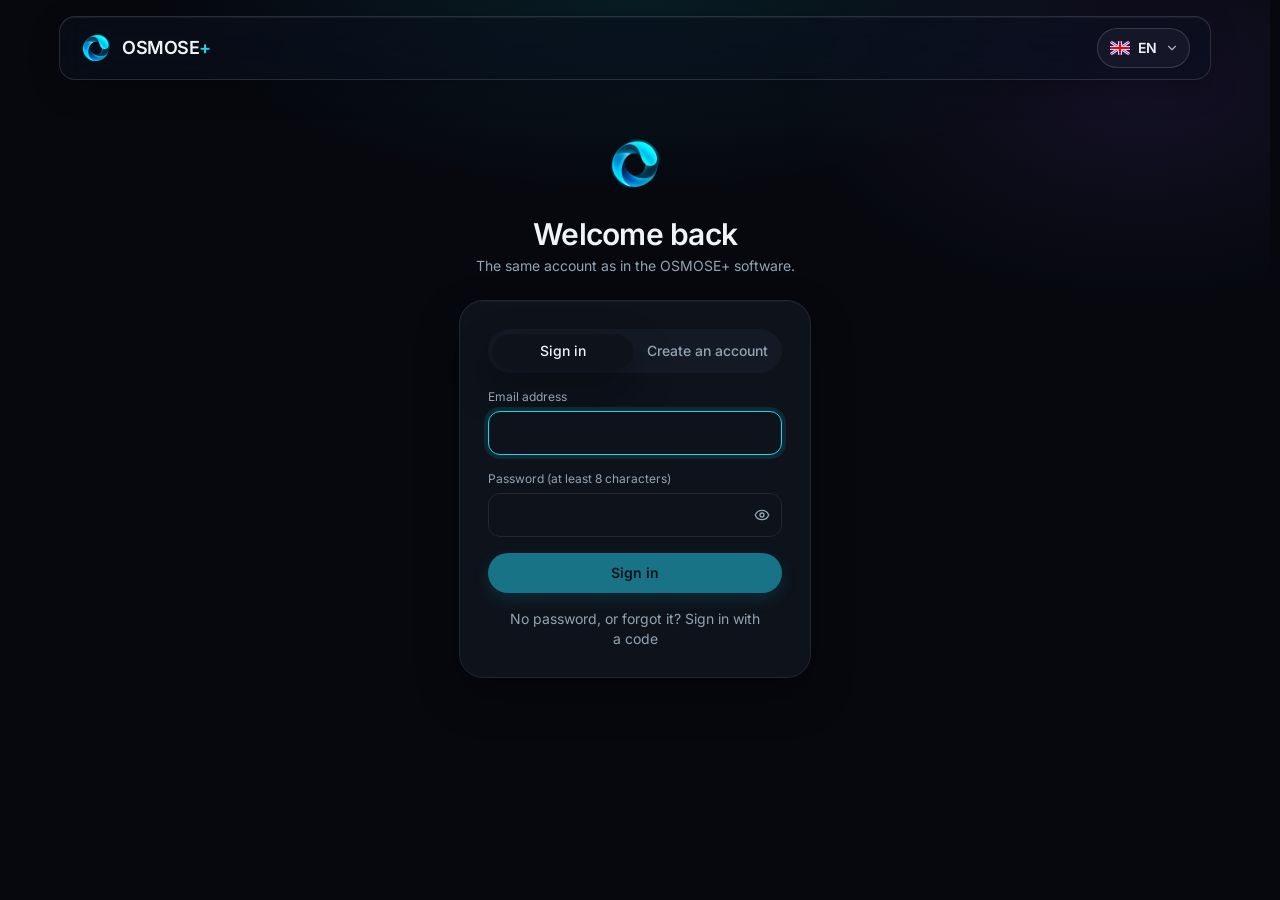
==== commit 7a326904: "Mon compte 2026-11-28 03:07" ====
--- a/index.html
+++ b/index.html
@@ -1,19 +1,20 @@
-<!doctype html>
-<html lang="en">
-  <head>
-    <meta charset="UTF-8" />
-    <meta name="viewport" content="width=device-width, initial-scale=1, interactive-widget=resizes-content" />
-    <!-- The pages are dark already: browsers and extensions that darken pages leave them as they are. -->
-    <meta name="color-scheme" content="dark" />
-    <meta name="darkreader-lock" />
-    <link rel="icon" type="image/png" href="/favicon.png" />
-    <link rel="apple-touch-icon" href="/apple-touch-icon.png" />
-    <title>My OSMOSE+ account</title>
-    <script type="module" crossorigin src="/assets/index-CQx62XsH.js"></script>
-    <link rel="stylesheet" crossorigin href="/assets/index-B4S7pAIh.css">
+<!doctype html>
+<html lang="en">
+  <head>
+    <meta charset="UTF-8" />
+    <meta name="viewport" content="width=device-width, initial-scale=1, interactive-widget=resizes-content" />
+    <!-- The pages are dark already: browsers and extensions that darken pages leave them as they are. -->
+    <meta name="color-scheme" content="dark" />
+    <meta name="darkreader-lock" />
+    <link rel="icon" type="image/png" href="/favicon.png" />
+    <link rel="apple-touch-icon" href="/apple-touch-icon.png" />
+    <title>My OSMOSE+ account</title>
+    <script type="module" crossorigin src="/assets/index-CWkje-xx.js"></script>
+    <link rel="stylesheet" crossorigin href="/assets/index-DETDuTeU.css">
       <meta name="robots" content="noindex, nofollow" />
-  </head>
-  <body>
-    <div id="root"></div>
-  </body>
-</html>
+  </head>
+  <body>
+    <div id="root"></div>+
+  </body>
+</html>
--- a/assets/index-DETDuTeU.css
+++ b/assets/index-DETDuTeU.css
@@ -0,0 +1 @@
+@font-face{font-family:Inter;font-style:normal;font-display:swap;font-weight:400;src:url(/assets/inter-cyrillic-ext-400-normal-BQZuk6qB.woff2) format("woff2"),url(/assets/inter-cyrillic-ext-400-normal-DQukG94-.woff) format("woff");unicode-range:U+0460-052F,U+1C80-1C8A,U+20B4,U+2DE0-2DFF,U+A640-A69F,U+FE2E-FE2F}@font-face{font-family:Inter;font-style:normal;font-display:swap;font-weight:400;src:url(/assets/inter-cyrillic-400-normal-obahsSVq.woff2) format("woff2"),url(/assets/inter-cyrillic-400-normal-HOLc17fK.woff) format("woff");unicode-range:U+0301,U+0400-045F,U+0490-0491,U+04B0-04B1,U+2116}@font-face{font-family:Inter;font-style:normal;font-display:swap;font-weight:400;src:url(/assets/inter-greek-ext-400-normal-DGGRlc-M.woff2) format("woff2"),url(/assets/inter-greek-ext-400-normal-KugGGMne.woff) format("woff");unicode-range:U+1F00-1FFF}@font-face{font-family:Inter;font-style:normal;font-display:swap;font-weight:400;src:url(/assets/inter-greek-400-normal-B4URO6DV.woff2) format("woff2"),url(/assets/inter-greek-400-normal-q2sYcFCs.woff) format("woff");unicode-range:U+0370-0377,U+037A-037F,U+0384-038A,U+038C,U+038E-03A1,U+03A3-03FF}@font-face{font-family:Inter;font-style:normal;font-display:swap;font-weight:400;src:url(/assets/inter-vietnamese-400-normal-DMkecbls.woff2) format("woff2"),url(/assets/inter-vietnamese-400-normal-Bbgyi5SW.woff) format("woff");unicode-range:U+0102-0103,U+0110-0111,U+0128-0129,U+0168-0169,U+01A0-01A1,U+01AF-01B0,U+0300-0301,U+0303-0304,U+0308-0309,U+0323,U+0329,U+1EA0-1EF9,U+20AB}@font-face{font-family:Inter;font-style:normal;font-display:swap;font-weight:400;src:url(/assets/inter-latin-ext-400-normal-C1nco2VV.woff2) format("woff2"),url(/assets/inter-latin-ext-400-normal-77YHD8bZ.woff) format("woff");unicode-range:U+0100-02BA,U+02BD-02C5,U+02C7-02CC,U+02CE-02D7,U+02DD-02FF,U+0304,U+0308,U+0329,U+1D00-1DBF,U+1E00-1E9F,U+1EF2-1EFF,U+2020,U+20A0-20AB,U+20AD-20C0,U+2113,U+2C60-2C7F,U+A720-A7FF}@font-face{font-family:Inter;font-style:normal;font-display:swap;font-weight:400;src:url(/assets/inter-latin-400-normal-C38fXH4l.woff2) format("woff2"),url(/assets/inter-latin-400-normal-CyCys3Eg.woff) format("woff");unicode-range:U+0000-00FF,U+0131,U+0152-0153,U+02BB-02BC,U+02C6,U+02DA,U+02DC,U+0304,U+0308,U+0329,U+2000-206F,U+20AC,U+2122,U+2191,U+2193,U+2212,U+2215,U+FEFF,U+FFFD}@font-face{font-family:Inter;font-style:normal;font-display:swap;font-weight:500;src:url(/assets/inter-cyrillic-ext-500-normal-B0yAr1jD.woff2) format("woff2"),url(/assets/inter-cyrillic-ext-500-normal-BmqWE9Dz.woff) format("woff");unicode-range:U+0460-052F,U+1C80-1C8A,U+20B4,U+2DE0-2DFF,U+A640-A69F,U+FE2E-FE2F}@font-face{font-family:Inter;font-style:normal;font-display:swap;font-weight:500;src:url(/assets/inter-cyrillic-500-normal-BasfLYem.woff2) format("woff2"),url(/assets/inter-cyrillic-500-normal-CxZf_p3X.woff) format("woff");unicode-range:U+0301,U+0400-045F,U+0490-0491,U+04B0-04B1,U+2116}@font-face{font-family:Inter;font-style:normal;font-display:swap;font-weight:500;src:url(/assets/inter-greek-ext-500-normal-C4iEst2y.woff2) format("woff2"),url(/assets/inter-greek-ext-500-normal-2j5mBUwD.woff) format("woff");unicode-range:U+1F00-1FFF}@font-face{font-family:Inter;font-style:normal;font-display:swap;font-weight:500;src:url(/assets/inter-greek-500-normal-BIZE56-Y.woff2) format("woff2"),url(/assets/inter-greek-500-normal-Xzm54t5V.woff) format("woff");unicode-range:U+0370-0377,U+037A-037F,U+0384-038A,U+038C,U+038E-03A1,U+03A3-03FF}@font-face{font-family:Inter;font-style:normal;font-display:swap;font-weight:500;src:url(/assets/inter-vietnamese-500-normal-DOriooB6.woff2) format("woff2"),url(/assets/inter-vietnamese-500-normal-mJboJaSs.woff) format("woff");unicode-range:U+0102-0103,U+0110-0111,U+0128-0129,U+0168-0169,U+01A0-01A1,U+01AF-01B0,U+0300-0301,U+0303-0304,U+0308-0309,U+0323,U+0329,U+1EA0-1EF9,U+20AB}@font-face{font-family:Inter;font-style:normal;font-display:swap;font-weight:500;src:url(/assets/inter-latin-ext-500-normal-CV4jyFjo.woff2) format("woff2"),url(/assets/inter-latin-ext-500-normal-BxGbmqWO.woff) format("woff");unicode-range:U+0100-02BA,U+02BD-02C5,U+02C7-02CC,U+02CE-02D7,U+02DD-02FF,U+0304,U+0308,U+0329,U+1D00-1DBF,U+1E00-1E9F,U+1EF2-1EFF,U+2020,U+20A0-20AB,U+20AD-20C0,U+2113,U+2C60-2C7F,U+A720-A7FF}@font-face{font-family:Inter;font-style:normal;font-display:swap;font-weight:500;src:url(/assets/inter-latin-500-normal-Cerq10X2.woff2) format("woff2"),url(/assets/inter-latin-500-normal-BL9OpVg8.woff) format("woff");unicode-range:U+0000-00FF,U+0131,U+0152-0153,U+02BB-02BC,U+02C6,U+02DA,U+02DC,U+0304,U+0308,U+0329,U+2000-206F,U+20AC,U+2122,U+2191,U+2193,U+2212,U+2215,U+FEFF,U+FFFD}@font-face{font-family:Inter;font-style:normal;font-display:swap;font-weight:600;src:url(/assets/inter-cyrillic-ext-600-normal-Dfes3d0z.woff2) format("woff2"),url(/assets/inter-cyrillic-ext-600-normal-Bcila6Z-.woff) format("woff");unicode-range:U+0460-052F,U+1C80-1C8A,U+20B4,U+2DE0-2DFF,U+A640-A69F,U+FE2E-FE2F}@font-face{font-family:Inter;font-style:normal;font-display:swap;font-weight:600;src:url(/assets/inter-cyrillic-600-normal-CWCymEST.woff2) format("woff2"),url(/assets/inter-cyrillic-600-normal-4D_pXhcN.woff) format("woff");unicode-range:U+0301,U+0400-045F,U+0490-0491,U+04B0-04B1,U+2116}@font-face{font-family:Inter;font-style:normal;font-display:swap;font-weight:600;src:url(/assets/inter-greek-ext-600-normal-DRtmH8MT.woff2) format("woff2"),url(/assets/inter-greek-ext-600-normal-B8X0CLgF.woff) format("woff");unicode-range:U+1F00-1FFF}@font-face{font-family:Inter;font-style:normal;font-display:swap;font-weight:600;src:url(/assets/inter-greek-600-normal-plRanbMR.woff2) format("woff2"),url(/assets/inter-greek-600-normal-BZpKdvQh.woff) format("woff");unicode-range:U+0370-0377,U+037A-037F,U+0384-038A,U+038C,U+038E-03A1,U+03A3-03FF}@font-face{font-family:Inter;font-style:normal;font-display:swap;font-weight:600;src:url(/assets/inter-vietnamese-600-normal-Cc8MFFhd.woff2) format("woff2"),url(/assets/inter-vietnamese-600-normal-BuLX-rYi.woff) format("woff");unicode-range:U+0102-0103,U+0110-0111,U+0128-0129,U+0168-0169,U+01A0-01A1,U+01AF-01B0,U+0300-0301,U+0303-0304,U+0308-0309,U+0323,U+0329,U+1EA0-1EF9,U+20AB}@font-face{font-family:Inter;font-style:normal;font-display:swap;font-weight:600;src:url(/assets/inter-latin-ext-600-normal-D2bJ5OIk.woff2) format("woff2"),url(/assets/inter-latin-ext-600-normal-CIVaiw4L.woff) format("woff");unicode-range:U+0100-02BA,U+02BD-02C5,U+02C7-02CC,U+02CE-02D7,U+02DD-02FF,U+0304,U+0308,U+0329,U+1D00-1DBF,U+1E00-1E9F,U+1EF2-1EFF,U+2020,U+20A0-20AB,U+20AD-20C0,U+2113,U+2C60-2C7F,U+A720-A7FF}@font-face{font-family:Inter;font-style:normal;font-display:swap;font-weight:600;src:url(/assets/inter-latin-600-normal-LgqL8muc.woff2) format("woff2"),url(/assets/inter-latin-600-normal-CiBQ2DWP.woff) format("woff");unicode-range:U+0000-00FF,U+0131,U+0152-0153,U+02BB-02BC,U+02C6,U+02DA,U+02DC,U+0304,U+0308,U+0329,U+2000-206F,U+20AC,U+2122,U+2191,U+2193,U+2212,U+2215,U+FEFF,U+FFFD}*,:before,:after{--tw-border-spacing-x: 0;--tw-border-spacing-y: 0;--tw-translate-x: 0;--tw-translate-y: 0;--tw-rotate: 0;--tw-skew-x: 0;--tw-skew-y: 0;--tw-scale-x: 1;--tw-scale-y: 1;--tw-pan-x: ;--tw-pan-y: ;--tw-pinch-zoom: ;--tw-scroll-snap-strictness: proximity;--tw-gradient-from-position: ;--tw-gradient-via-position: ;--tw-gradient-to-position: ;--tw-ordinal: ;--tw-slashed-zero: ;--tw-numeric-figure: ;--tw-numeric-spacing: ;--tw-numeric-fraction: ;--tw-ring-inset: ;--tw-ring-offset-width: 0px;--tw-ring-offset-color: #fff;--tw-ring-color: rgb(59 130 246 / .5);--tw-ring-offset-shadow: 0 0 #0000;--tw-ring-shadow: 0 0 #0000;--tw-shadow: 0 0 #0000;--tw-shadow-colored: 0 0 #0000;--tw-blur: ;--tw-brightness: ;--tw-contrast: ;--tw-grayscale: ;--tw-hue-rotate: ;--tw-invert: ;--tw-saturate: ;--tw-sepia: ;--tw-drop-shadow: ;--tw-backdrop-blur: ;--tw-backdrop-brightness: ;--tw-backdrop-contrast: ;--tw-backdrop-grayscale: ;--tw-backdrop-hue-rotate: ;--tw-backdrop-invert: ;--tw-backdrop-opacity: ;--tw-backdrop-saturate: ;--tw-backdrop-sepia: ;--tw-contain-size: ;--tw-contain-layout: ;--tw-contain-paint: ;--tw-contain-style: }::backdrop{--tw-border-spacing-x: 0;--tw-border-spacing-y: 0;--tw-translate-x: 0;--tw-translate-y: 0;--tw-rotate: 0;--tw-skew-x: 0;--tw-skew-y: 0;--tw-scale-x: 1;--tw-scale-y: 1;--tw-pan-x: ;--tw-pan-y: ;--tw-pinch-zoom: ;--tw-scroll-snap-strictness: proximity;--tw-gradient-from-position: ;--tw-gradient-via-position: ;--tw-gradient-to-position: ;--tw-ordinal: ;--tw-slashed-zero: ;--tw-numeric-figure: ;--tw-numeric-spacing: ;--tw-numeric-fraction: ;--tw-ring-inset: ;--tw-ring-offset-width: 0px;--tw-ring-offset-color: #fff;--tw-ring-color: rgb(59 130 246 / .5);--tw-ring-offset-shadow: 0 0 #0000;--tw-ring-shadow: 0 0 #0000;--tw-shadow: 0 0 #0000;--tw-shadow-colored: 0 0 #0000;--tw-blur: ;--tw-brightness: ;--tw-contrast: ;--tw-grayscale: ;--tw-hue-rotate: ;--tw-invert: ;--tw-saturate: ;--tw-sepia: ;--tw-drop-shadow: ;--tw-backdrop-blur: ;--tw-backdrop-brightness: ;--tw-backdrop-contrast: ;--tw-backdrop-grayscale: ;--tw-backdrop-hue-rotate: ;--tw-backdrop-invert: ;--tw-backdrop-opacity: ;--tw-backdrop-saturate: ;--tw-backdrop-sepia: ;--tw-contain-size: ;--tw-contain-layout: ;--tw-contain-paint: ;--tw-contain-style: }*,:before,:after{box-sizing:border-box;border-width:0;border-style:solid;border-color:currentColor}:before,:after{--tw-content: ""}html,:host{line-height:1.5;-webkit-text-size-adjust:100%;-moz-tab-size:4;-o-tab-size:4;tab-size:4;font-family:Inter,system-ui,sans-serif;font-feature-settings:normal;font-variation-settings:normal;-webkit-tap-highlight-color:transparent}body{margin:0;line-height:inherit}hr{height:0;color:inherit;border-top-width:1px}abbr:where([title]){-webkit-text-decoration:underline dotted;text-decoration:underline dotted}h1,h2,h3,h4,h5,h6{font-size:inherit;font-weight:inherit}a{color:inherit;text-decoration:inherit}b,strong{font-weight:bolder}code,kbd,samp,pre{font-family:ui-monospace,SFMono-Regular,Menlo,Monaco,Consolas,Liberation Mono,Courier New,monospace;font-feature-settings:normal;font-variation-settings:normal;font-size:1em}small{font-size:80%}sub,sup{font-size:75%;line-height:0;position:relative;vertical-align:baseline}sub{bottom:-.25em}sup{top:-.5em}table{text-indent:0;border-color:inherit;border-collapse:collapse}button,input,optgroup,select,textarea{font-family:inherit;font-feature-settings:inherit;font-variation-settings:inherit;font-size:100%;font-weight:inherit;line-height:inherit;letter-spacing:inherit;color:inherit;margin:0;padding:0}button,select{text-transform:none}button,input:where([type=button]),input:where([type=reset]),input:where([type=submit]){-webkit-appearance:button;background-color:transparent;background-image:none}:-moz-focusring{outline:auto}:-moz-ui-invalid{box-shadow:none}progress{vertical-align:baseline}::-webkit-inner-spin-button,::-webkit-outer-spin-button{height:auto}[type=search]{-webkit-appearance:textfield;outline-offset:-2px}::-webkit-search-decoration{-webkit-appearance:none}::-webkit-file-upload-button{-webkit-appearance:button;font:inherit}summary{display:list-item}blockquote,dl,dd,h1,h2,h3,h4,h5,h6,hr,figure,p,pre{margin:0}fieldset{margin:0;padding:0}legend{padding:0}ol,ul,menu{list-style:none;margin:0;padding:0}dialog{padding:0}textarea{resize:vertical}input::-moz-placeholder,textarea::-moz-placeholder{opacity:1;color:#9ca3af}input::placeholder,textarea::placeholder{opacity:1;color:#9ca3af}button,[role=button]{cursor:pointer}:disabled{cursor:default}img,svg,video,canvas,audio,iframe,embed,object{display:block;vertical-align:middle}img,video{max-width:100%;height:auto}[hidden]:where(:not([hidden=until-found])){display:none}.sr-only{position:absolute;width:1px;height:1px;padding:0;margin:-1px;overflow:hidden;clip:rect(0,0,0,0);white-space:nowrap;border-width:0}.pointer-events-none{pointer-events:none}.pointer-events-auto{pointer-events:auto}.visible{visibility:visible}.invisible{visibility:hidden}.static{position:static}.fixed{position:fixed}.absolute{position:absolute}.relative{position:relative}.sticky{position:sticky}.-inset-10{top:-2.5rem;right:-2.5rem;bottom:-2.5rem;left:-2.5rem}.inset-0{top:0;right:0;bottom:0;left:0}.inset-x-0{left:0;right:0}.inset-x-3{left:.75rem;right:.75rem}.inset-y-0{top:0;bottom:0}.-bottom-0\.5{bottom:-.125rem}.-bottom-1{bottom:-.25rem}.-left-\[19px\]{left:-19px}.-left-\[25px\]{left:-25px}.-right-0\.5{right:-.125rem}.-right-1{right:-.25rem}.-right-16{right:-4rem}.-right-2{right:-.5rem}.-right-20{right:-5rem}.-right-28{right:-7rem}.-right-3{right:-.75rem}.-top-16{top:-4rem}.-top-2{top:-.5rem}.-top-20{top:-5rem}.-top-24{top:-6rem}.bottom-0{bottom:0}.bottom-1{bottom:.25rem}.bottom-1\.5{bottom:.375rem}.bottom-12{bottom:3rem}.bottom-2\.5{bottom:.625rem}.bottom-3{bottom:.75rem}.bottom-\[calc\(76px\+env\(safe-area-inset-bottom\)\)\]{bottom:calc(76px + env(safe-area-inset-bottom))}.bottom-\[max\(env\(safe-area-inset-bottom\)\,14px\)\]{bottom:max(env(safe-area-inset-bottom),14px)}.left-0{left:0}.left-1{left:.25rem}.left-1\.5{left:.375rem}.left-1\/2{left:50%}.left-2\.5{left:.625rem}.left-3{left:.75rem}.right-0{right:0}.right-1{right:.25rem}.right-2\.5{right:.625rem}.right-3{right:.75rem}.right-4{right:1rem}.right-5{right:1.25rem}.top-0{top:0}.top-1{top:.25rem}.top-1\.5{top:.375rem}.top-1\/2{top:50%}.top-12{top:3rem}.top-14{top:3.5rem}.top-16{top:4rem}.top-2\.5{top:.625rem}.top-24{top:6rem}.top-3{top:.75rem}.top-4{top:1rem}.top-6{top:1.5rem}.top-\[14px\]{top:14px}.z-10{z-index:10}.z-20{z-index:20}.z-30{z-index:30}.z-40{z-index:40}.z-50{z-index:50}.z-\[60\]{z-index:60}.z-\[65\]{z-index:65}.z-\[70\]{z-index:70}.z-\[80\]{z-index:80}.z-\[85\]{z-index:85}.z-\[90\]{z-index:90}.order-1{order:1}.order-2{order:2}.m-auto{margin:auto}.-mx-1{margin-left:-.25rem;margin-right:-.25rem}.-mx-2{margin-left:-.5rem;margin-right:-.5rem}.-mx-3{margin-left:-.75rem;margin-right:-.75rem}.mx-2\.5{margin-left:.625rem;margin-right:.625rem}.mx-auto{margin-left:auto;margin-right:auto}.my-1{margin-top:.25rem;margin-bottom:.25rem}.my-auto{margin-top:auto;margin-bottom:auto}.-mb-px{margin-bottom:-1px}.-ml-2{margin-left:-.5rem}.-mr-1{margin-right:-.25rem}.-mt-1{margin-top:-.25rem}.-mt-12{margin-top:-3rem}.mb-1{margin-bottom:.25rem}.mb-1\.5{margin-bottom:.375rem}.mb-2{margin-bottom:.5rem}.mb-3{margin-bottom:.75rem}.mb-4{margin-bottom:1rem}.mb-5{margin-bottom:1.25rem}.ml-0\.5{margin-left:.125rem}.ml-1{margin-left:.25rem}.ml-1\.5{margin-left:.375rem}.ml-2{margin-left:.5rem}.ml-auto{margin-left:auto}.mr-1{margin-right:.25rem}.mt-0\.5{margin-top:.125rem}.mt-1{margin-top:.25rem}.mt-1\.5{margin-top:.375rem}.mt-10{margin-top:2.5rem}.mt-12{margin-top:3rem}.mt-14{margin-top:3.5rem}.mt-2{margin-top:.5rem}.mt-2\.5{margin-top:.625rem}.mt-3{margin-top:.75rem}.mt-4{margin-top:1rem}.mt-5{margin-top:1.25rem}.mt-6{margin-top:1.5rem}.mt-7{margin-top:1.75rem}.mt-8{margin-top:2rem}.mt-\[14vh\]{margin-top:14vh}.mt-\[18px\]{margin-top:18px}.mt-auto{margin-top:auto}.line-clamp-2{overflow:hidden;display:-webkit-box;-webkit-box-orient:vertical;-webkit-line-clamp:2}.block{display:block}.inline-block{display:inline-block}.inline{display:inline}.flex{display:flex}.inline-flex{display:inline-flex}.table{display:table}.grid{display:grid}.contents{display:contents}.hidden{display:none}.aspect-\[3\/4\]{aspect-ratio:3/4}.aspect-\[4\/3\]{aspect-ratio:4/3}.aspect-square{aspect-ratio:1 / 1}.aspect-video{aspect-ratio:16 / 9}.h-1{height:.25rem}.h-1\.5{height:.375rem}.h-10{height:2.5rem}.h-11{height:2.75rem}.h-12{height:3rem}.h-14{height:3.5rem}.h-16{height:4rem}.h-2{height:.5rem}.h-2\.5{height:.625rem}.h-20{height:5rem}.h-24{height:6rem}.h-28{height:7rem}.h-3{height:.75rem}.h-3\.5{height:.875rem}.h-36{height:9rem}.h-4{height:1rem}.h-40{height:10rem}.h-48{height:12rem}.h-5{height:1.25rem}.h-56{height:14rem}.h-6{height:1.5rem}.h-64{height:16rem}.h-7{height:1.75rem}.h-72{height:18rem}.h-8{height:2rem}.h-9{height:2.25rem}.h-\[18px\]{height:18px}.h-\[22px\]{height:22px}.h-\[38px\]{height:38px}.h-\[400px\]{height:400px}.h-\[42px\]{height:42px}.h-\[52px\]{height:52px}.h-\[560px\]{height:560px}.h-\[70vh\]{height:70vh}.h-\[76px\]{height:76px}.h-\[calc\(100\%\+10px\)\]{height:calc(100% + 10px)}.h-auto{height:auto}.h-full{height:100%}.h-px{height:1px}.h-screen{height:100vh}.max-h-20{max-height:5rem}.max-h-40{max-height:10rem}.max-h-72{max-height:18rem}.max-h-\[60vh\]{max-height:60vh}.max-h-\[70vh\]{max-height:70vh}.max-h-\[80dvh\]{max-height:80dvh}.max-h-\[85dvh\]{max-height:85dvh}.max-h-\[90dvh\]{max-height:90dvh}.max-h-\[92dvh\]{max-height:92dvh}.max-h-\[92vh\]{max-height:92vh}.max-h-\[94dvh\]{max-height:94dvh}.min-h-0{min-height:0px}.min-h-5{min-height:1.25rem}.min-h-\[1\.3em\]{min-height:1.3em}.min-h-\[240px\]{min-height:240px}.min-h-\[40vh\]{min-height:40vh}.min-h-\[44px\]{min-height:44px}.min-h-\[65vh\]{min-height:65vh}.min-h-\[88px\]{min-height:88px}.min-h-screen{min-height:100vh}.w-0\.5{width:.125rem}.w-1\.5{width:.375rem}.w-1\/4{width:25%}.w-10{width:2.5rem}.w-11{width:2.75rem}.w-12{width:3rem}.w-14{width:3.5rem}.w-16{width:4rem}.w-2{width:.5rem}.w-2\.5{width:.625rem}.w-20{width:5rem}.w-24{width:6rem}.w-28{width:7rem}.w-3{width:.75rem}.w-3\.5{width:.875rem}.w-3\/4{width:75%}.w-32{width:8rem}.w-36{width:9rem}.w-4{width:1rem}.w-40{width:10rem}.w-44{width:11rem}.w-48{width:12rem}.w-5{width:1.25rem}.w-56{width:14rem}.w-6{width:1.5rem}.w-60{width:15rem}.w-64{width:16rem}.w-7{width:1.75rem}.w-72{width:18rem}.w-8{width:2rem}.w-80{width:20rem}.w-9{width:2.25rem}.w-\[18px\]{width:18px}.w-\[24\%\]{width:24%}.w-\[290px\]{width:290px}.w-\[300px\]{width:300px}.w-\[38px\]{width:38px}.w-\[42px\]{width:42px}.w-\[84px\]{width:84px}.w-\[min\(340px\,calc\(100vw-24px\)\)\]{width:min(340px,calc(100vw - 24px))}.w-auto{width:auto}.w-full{width:100%}.w-px{width:1px}.w-screen{width:100vw}.min-w-0{min-width:0px}.min-w-11{min-width:2.75rem}.min-w-16{min-width:4rem}.min-w-36{min-width:9rem}.min-w-40{min-width:10rem}.min-w-44{min-width:11rem}.min-w-48{min-width:12rem}.min-w-5{min-width:1.25rem}.min-w-56{min-width:14rem}.min-w-\[11rem\]{min-width:11rem}.min-w-\[12rem\]{min-width:12rem}.min-w-\[14rem\]{min-width:14rem}.min-w-\[22px\]{min-width:22px}.min-w-\[420px\]{min-width:420px}.min-w-\[720px\]{min-width:720px}.min-w-max{min-width:-moz-max-content;min-width:max-content}.max-w-28{max-width:7rem}.max-w-2xl{max-width:42rem}.max-w-36{max-width:9rem}.max-w-3xl{max-width:48rem}.max-w-40{max-width:10rem}.max-w-48{max-width:12rem}.max-w-4xl{max-width:56rem}.max-w-56{max-width:14rem}.max-w-5xl{max-width:64rem}.max-w-64{max-width:16rem}.max-w-6xl{max-width:72rem}.max-w-7xl{max-width:80rem}.max-w-\[260px\]{max-width:260px}.max-w-\[80vw\]{max-width:80vw}.max-w-\[85\%\]{max-width:85%}.max-w-\[90\%\]{max-width:90%}.max-w-\[calc\(100vw-16px\)\]{max-width:calc(100vw - 16px)}.max-w-\[calc\(100vw-2rem\)\]{max-width:calc(100vw - 2rem)}.max-w-full{max-width:100%}.max-w-lg{max-width:32rem}.max-w-md{max-width:28rem}.max-w-prose{max-width:65ch}.max-w-sm{max-width:24rem}.max-w-xl{max-width:36rem}.max-w-xs{max-width:20rem}.flex-1{flex:1 1 0%}.shrink-0{flex-shrink:0}.basis-0{flex-basis:0px}.-translate-x-1\/2{--tw-translate-x: -50%;transform:translate(var(--tw-translate-x),var(--tw-translate-y)) rotate(var(--tw-rotate)) skew(var(--tw-skew-x)) skewY(var(--tw-skew-y)) scaleX(var(--tw-scale-x)) scaleY(var(--tw-scale-y))}.-translate-y-1\/2{--tw-translate-y: -50%;transform:translate(var(--tw-translate-x),var(--tw-translate-y)) rotate(var(--tw-rotate)) skew(var(--tw-skew-x)) skewY(var(--tw-skew-y)) scaleX(var(--tw-scale-x)) scaleY(var(--tw-scale-y))}.-translate-y-\[calc\(100\%\+16px\)\]{--tw-translate-y: calc((100% + 16px)*-1) ;transform:translate(var(--tw-translate-x),var(--tw-translate-y)) rotate(var(--tw-rotate)) skew(var(--tw-skew-x)) skewY(var(--tw-skew-y)) scaleX(var(--tw-scale-x)) scaleY(var(--tw-scale-y))}.-translate-y-full{--tw-translate-y: -100%;transform:translate(var(--tw-translate-x),var(--tw-translate-y)) rotate(var(--tw-rotate)) skew(var(--tw-skew-x)) skewY(var(--tw-skew-y)) scaleX(var(--tw-scale-x)) scaleY(var(--tw-scale-y))}.translate-x-0\.5{--tw-translate-x: .125rem;transform:translate(var(--tw-translate-x),var(--tw-translate-y)) rotate(var(--tw-rotate)) skew(var(--tw-skew-x)) skewY(var(--tw-skew-y)) scaleX(var(--tw-scale-x)) scaleY(var(--tw-scale-y))}.translate-x-px{--tw-translate-x: 1px;transform:translate(var(--tw-translate-x),var(--tw-translate-y)) rotate(var(--tw-rotate)) skew(var(--tw-skew-x)) skewY(var(--tw-skew-y)) scaleX(var(--tw-scale-x)) scaleY(var(--tw-scale-y))}.translate-y-0{--tw-translate-y: 0px;transform:translate(var(--tw-translate-x),var(--tw-translate-y)) rotate(var(--tw-rotate)) skew(var(--tw-skew-x)) skewY(var(--tw-skew-y)) scaleX(var(--tw-scale-x)) scaleY(var(--tw-scale-y))}.-rotate-90{--tw-rotate: -90deg;transform:translate(var(--tw-translate-x),var(--tw-translate-y)) rotate(var(--tw-rotate)) skew(var(--tw-skew-x)) skewY(var(--tw-skew-y)) scaleX(var(--tw-scale-x)) scaleY(var(--tw-scale-y))}.rotate-180{--tw-rotate: 180deg;transform:translate(var(--tw-translate-x),var(--tw-translate-y)) rotate(var(--tw-rotate)) skew(var(--tw-skew-x)) skewY(var(--tw-skew-y)) scaleX(var(--tw-scale-x)) scaleY(var(--tw-scale-y))}.scale-110{--tw-scale-x: 1.1;--tw-scale-y: 1.1;transform:translate(var(--tw-translate-x),var(--tw-translate-y)) rotate(var(--tw-rotate)) skew(var(--tw-skew-x)) skewY(var(--tw-skew-y)) scaleX(var(--tw-scale-x)) scaleY(var(--tw-scale-y))}.scale-125{--tw-scale-x: 1.25;--tw-scale-y: 1.25;transform:translate(var(--tw-translate-x),var(--tw-translate-y)) rotate(var(--tw-rotate)) skew(var(--tw-skew-x)) skewY(var(--tw-skew-y)) scaleX(var(--tw-scale-x)) scaleY(var(--tw-scale-y))}.-scale-x-100{--tw-scale-x: -1;transform:translate(var(--tw-translate-x),var(--tw-translate-y)) rotate(var(--tw-rotate)) skew(var(--tw-skew-x)) skewY(var(--tw-skew-y)) scaleX(var(--tw-scale-x)) scaleY(var(--tw-scale-y))}@keyframes ping{75%,to{transform:scale(2);opacity:0}}.animate-ping{animation:ping 1s cubic-bezier(0,0,.2,1) infinite}@keyframes pulse{50%{opacity:.5}}.animate-pulse{animation:pulse 2s cubic-bezier(.4,0,.6,1) infinite}@keyframes spin{to{transform:rotate(360deg)}}.animate-spin{animation:spin 1s linear infinite}.cursor-default{cursor:default}.cursor-grab{cursor:grab}.cursor-pointer{cursor:pointer}.touch-none{touch-action:none}.select-none{-webkit-user-select:none;-moz-user-select:none;user-select:none}.resize-none{resize:none}.resize-y{resize:vertical}.resize{resize:both}.scroll-mt-24{scroll-margin-top:6rem}.scroll-mt-28{scroll-margin-top:7rem}.list-disc{list-style-type:disc}.list-none{list-style-type:none}.columns-2{-moz-columns:2;columns:2}.break-inside-avoid{-moz-column-break-inside:avoid;break-inside:avoid}.grid-cols-1{grid-template-columns:repeat(1,minmax(0,1fr))}.grid-cols-2{grid-template-columns:repeat(2,minmax(0,1fr))}.grid-cols-3{grid-template-columns:repeat(3,minmax(0,1fr))}.grid-cols-5{grid-template-columns:repeat(5,minmax(0,1fr))}.grid-cols-6{grid-template-columns:repeat(6,minmax(0,1fr))}.grid-cols-7{grid-template-columns:repeat(7,minmax(0,1fr))}.grid-cols-8{grid-template-columns:repeat(8,minmax(0,1fr))}.grid-cols-\[minmax\(0\,1fr\)\]{grid-template-columns:minmax(0,1fr)}.flex-row-reverse{flex-direction:row-reverse}.flex-col{flex-direction:column}.flex-wrap{flex-wrap:wrap}.place-items-center{place-items:center}.content-center{align-content:center}.items-start{align-items:flex-start}.items-end{align-items:flex-end}.items-center{align-items:center}.items-baseline{align-items:baseline}.justify-start{justify-content:flex-start}.justify-end{justify-content:flex-end}.justify-center{justify-content:center}.justify-between{justify-content:space-between}.gap-0\.5{gap:.125rem}.gap-1{gap:.25rem}.gap-1\.5{gap:.375rem}.gap-10{gap:2.5rem}.gap-12{gap:3rem}.gap-2{gap:.5rem}.gap-2\.5{gap:.625rem}.gap-3{gap:.75rem}.gap-4{gap:1rem}.gap-5{gap:1.25rem}.gap-6{gap:1.5rem}.gap-7{gap:1.75rem}.gap-x-2{-moz-column-gap:.5rem;column-gap:.5rem}.gap-x-3{-moz-column-gap:.75rem;column-gap:.75rem}.gap-x-4{-moz-column-gap:1rem;column-gap:1rem}.gap-y-0\.5{row-gap:.125rem}.gap-y-1{row-gap:.25rem}.gap-y-3{row-gap:.75rem}.-space-x-1\.5>:not([hidden])~:not([hidden]){--tw-space-x-reverse: 0;margin-right:calc(-.375rem * var(--tw-space-x-reverse));margin-left:calc(-.375rem * calc(1 - var(--tw-space-x-reverse)))}.-space-x-2>:not([hidden])~:not([hidden]){--tw-space-x-reverse: 0;margin-right:calc(-.5rem * var(--tw-space-x-reverse));margin-left:calc(-.5rem * calc(1 - var(--tw-space-x-reverse)))}.space-y-1\.5>:not([hidden])~:not([hidden]){--tw-space-y-reverse: 0;margin-top:calc(.375rem * calc(1 - var(--tw-space-y-reverse)));margin-bottom:calc(.375rem * var(--tw-space-y-reverse))}.divide-y>:not([hidden])~:not([hidden]){--tw-divide-y-reverse: 0;border-top-width:calc(1px * calc(1 - var(--tw-divide-y-reverse)));border-bottom-width:calc(1px * var(--tw-divide-y-reverse))}.divide-border>:not([hidden])~:not([hidden]){border-color:var(--border)}.self-start{align-self:flex-start}.self-end{align-self:flex-end}.overflow-hidden{overflow:hidden}.overflow-x-auto{overflow-x:auto}.overflow-y-auto{overflow-y:auto}.overflow-x-clip{overflow-x:clip}.overscroll-contain{overscroll-behavior:contain}.truncate{overflow:hidden;text-overflow:ellipsis;white-space:nowrap}.whitespace-nowrap{white-space:nowrap}.whitespace-pre{white-space:pre}.whitespace-pre-line{white-space:pre-line}.whitespace-pre-wrap{white-space:pre-wrap}.text-balance{text-wrap:balance}.break-words{overflow-wrap:break-word}.break-all{word-break:break-all}.rounded{border-radius:.25rem}.rounded-2xl{border-radius:1rem}.rounded-3xl{border-radius:1.5rem}.rounded-\[2\.4rem\]{border-radius:2.4rem}.rounded-\[2\.85rem\]{border-radius:2.85rem}.rounded-\[2px\]{border-radius:2px}.rounded-\[3px\]{border-radius:3px}.rounded-\[3rem\]{border-radius:3rem}.rounded-\[inherit\]{border-radius:inherit}.rounded-full{border-radius:9999px}.rounded-lg{border-radius:.5rem}.rounded-md{border-radius:.375rem}.rounded-xl{border-radius:.75rem}.rounded-t-3xl{border-top-left-radius:1.5rem;border-top-right-radius:1.5rem}.border{border-width:1px}.border-2{border-width:2px}.border-b{border-bottom-width:1px}.border-b-2{border-bottom-width:2px}.border-t{border-top-width:1px}.border-dashed{border-style:dashed}.border-\[\#0d121b\]{--tw-border-opacity: 1;border-color:rgb(13 18 27 / var(--tw-border-opacity, 1))}.border-\[\#22c55e55\]{border-color:#22c55e55}.border-\[\#22c55e\]{--tw-border-opacity: 1;border-color:rgb(34 197 94 / var(--tw-border-opacity, 1))}.border-\[\#eef3f829\]{border-color:#eef3f829}.border-\[\#ef444466\]{border-color:#ef444466}.border-\[\#f472b640\]{border-color:#f472b640}.border-\[\#f472b659\]{border-color:#f472b659}.border-\[\#fbbf2440\]{border-color:#fbbf2440}.border-\[\#fbbf2455\]{border-color:#fbbf2455}.border-\[\#fbbf2466\]{border-color:#fbbf2466}.border-\[\#fbbf24\]{--tw-border-opacity: 1;border-color:rgb(251 191 36 / var(--tw-border-opacity, 1))}.border-\[\#ffffff0d\]{border-color:#ffffff0d}.border-\[\#ffffff14\]{border-color:#ffffff14}.border-\[\#ffffff1a\]{border-color:#ffffff1a}.border-\[\#ffffff1f\]{border-color:#ffffff1f}.border-\[\#ffffff21\]{border-color:#ffffff21}.border-\[\#ffffff26\]{border-color:#ffffff26}.border-\[\#ffffff33\]{border-color:#fff3}.border-\[\#ffffff40\]{border-color:#ffffff40}.border-\[\#ffffffcc\]{border-color:#fffc}.border-\[rgb\(var\(--accent-rgb\)\/0\.25\)\]{border-color:rgb(var(--accent-rgb)/.25)}.border-\[rgb\(var\(--accent-rgb\)\/0\.27\)\]{border-color:rgb(var(--accent-rgb)/.27)}.border-\[rgb\(var\(--accent-rgb\)\/0\.3\)\]{border-color:rgb(var(--accent-rgb)/.3)}.border-\[rgb\(var\(--accent-rgb\)\/0\.35\)\]{border-color:rgb(var(--accent-rgb)/.35)}.border-\[rgb\(var\(--accent-rgb\)\/0\.4\)\]{border-color:rgb(var(--accent-rgb)/.4)}.border-accent{border-color:var(--accent)}.border-border{border-color:var(--border)}.border-danger{border-color:var(--danger)}.border-transparent{border-color:transparent}.border-warn{border-color:var(--warn)}.border-t-transparent{border-top-color:transparent}.bg-\[\#00000026\]{background-color:#00000026}.bg-\[\#00000033\]{background-color:#0003}.bg-\[\#00000040\]{background-color:#00000040}.bg-\[\#00000080\]{background-color:#00000080}.bg-\[\#00000099\]{background-color:#0009}.bg-\[\#000000a6\]{background-color:#000000a6}.bg-\[\#000000b3\]{background-color:#000000b3}.bg-\[\#000\]{--tw-bg-opacity: 1;background-color:rgb(0 0 0 / var(--tw-bg-opacity, 1))}.bg-\[\#04210f\]{--tw-bg-opacity: 1;background-color:rgb(4 33 15 / var(--tw-bg-opacity, 1))}.bg-\[\#05070c\]{--tw-bg-opacity: 1;background-color:rgb(5 7 12 / var(--tw-bg-opacity, 1))}.bg-\[\#070a12\]{--tw-bg-opacity: 1;background-color:rgb(7 10 18 / var(--tw-bg-opacity, 1))}.bg-\[\#0a0e16f2\]{background-color:#0a0e16f2}.bg-\[\#0b0f17\]{--tw-bg-opacity: 1;background-color:rgb(11 15 23 / var(--tw-bg-opacity, 1))}.bg-\[\#0b111a\]{--tw-bg-opacity: 1;background-color:rgb(11 17 26 / var(--tw-bg-opacity, 1))}.bg-\[\#0c101c94\]{background-color:#0c101c94}.bg-\[\#0c101c99\]{background-color:#0c101c99}.bg-\[\#0c101c\]{--tw-bg-opacity: 1;background-color:rgb(12 16 28 / var(--tw-bg-opacity, 1))}.bg-\[\#0c101ccc\]{background-color:#0c101ccc}.bg-\[\#0c101ce6\]{background-color:#0c101ce6}.bg-\[\#0d121b99\]{background-color:#0d121b99}.bg-\[\#0d121bb3\]{background-color:#0d121bb3}.bg-\[\#0d121bcc\]{background-color:#0d121bcc}.bg-\[\#0d121be6\]{background-color:#0d121be6}.bg-\[\#0d121bf2\]{background-color:#0d121bf2}.bg-\[\#111824e6\]{background-color:#111824e6}.bg-\[\#111827\]{--tw-bg-opacity: 1;background-color:rgb(17 24 39 / var(--tw-bg-opacity, 1))}.bg-\[\#1f2937\]{--tw-bg-opacity: 1;background-color:rgb(31 41 55 / var(--tw-bg-opacity, 1))}.bg-\[\#22c55e0d\]{background-color:#22c55e0d}.bg-\[\#22c55e22\]{background-color:#22c55e22}.bg-\[\#22c55e26\]{background-color:#22c55e26}.bg-\[\#22c55e\]{--tw-bg-opacity: 1;background-color:rgb(34 197 94 / var(--tw-bg-opacity, 1))}.bg-\[\#38bdf81f\]{background-color:#38bdf81f}.bg-\[\#38bdf822\]{background-color:#38bdf822}.bg-\[\#3a1229\]{--tw-bg-opacity: 1;background-color:rgb(58 18 41 / var(--tw-bg-opacity, 1))}.bg-\[\#a78bfa1f\]{background-color:#a78bfa1f}.bg-\[\#a78bfa26\]{background-color:#a78bfa26}.bg-\[\#ec489926\]{background-color:#ec489926}.bg-\[\#ec4899\]{--tw-bg-opacity: 1;background-color:rgb(236 72 153 / var(--tw-bg-opacity, 1))}.bg-\[\#eef3f8\]{--tw-bg-opacity: 1;background-color:rgb(238 243 248 / var(--tw-bg-opacity, 1))}.bg-\[\#ef44441f\]{background-color:#ef44441f}.bg-\[\#ef44442e\]{background-color:#ef44442e}.bg-\[\#ef444440\]{background-color:#ef444440}.bg-\[\#ef4444\]{--tw-bg-opacity: 1;background-color:rgb(239 68 68 / var(--tw-bg-opacity, 1))}.bg-\[\#f472b612\]{background-color:#f472b612}.bg-\[\#f472b61f\]{background-color:#f472b61f}.bg-\[\#f472b62e\]{background-color:#f472b62e}.bg-\[\#f472b640\]{background-color:#f472b640}.bg-\[\#f472b6\]{--tw-bg-opacity: 1;background-color:rgb(244 114 182 / var(--tw-bg-opacity, 1))}.bg-\[\#f59e0b1f\]{background-color:#f59e0b1f}.bg-\[\#f59e0b\]{--tw-bg-opacity: 1;background-color:rgb(245 158 11 / var(--tw-bg-opacity, 1))}.bg-\[\#fbbf2412\]{background-color:#fbbf2412}.bg-\[\#fbbf241f\]{background-color:#fbbf241f}.bg-\[\#fbbf2422\]{background-color:#fbbf2422}.bg-\[\#fbbf24\]{--tw-bg-opacity: 1;background-color:rgb(251 191 36 / var(--tw-bg-opacity, 1))}.bg-\[\#fff\]{--tw-bg-opacity: 1;background-color:rgb(255 255 255 / var(--tw-bg-opacity, 1))}.bg-\[\#ffffff08\]{background-color:#ffffff08}.bg-\[\#ffffff0a\]{background-color:#ffffff0a}.bg-\[\#ffffff0d\]{background-color:#ffffff0d}.bg-\[\#ffffff10\]{background-color:#ffffff10}.bg-\[\#ffffff14\]{background-color:#ffffff14}.bg-\[\#ffffff1a\]{background-color:#ffffff1a}.bg-\[\#ffffff1f\]{background-color:#ffffff1f}.bg-\[\#ffffff26\]{background-color:#ffffff26}.bg-\[\#ffffff33\]{background-color:#fff3}.bg-\[\#ffffff40\]{background-color:#ffffff40}.bg-\[\#ffffff59\]{background-color:#ffffff59}.bg-\[rgb\(var\(--accent-rgb\)\/0\.08\)\]{background-color:rgb(var(--accent-rgb)/.08)}.bg-\[rgb\(var\(--accent-rgb\)\/0\.12\)\]{background-color:rgb(var(--accent-rgb)/.12)}.bg-\[rgb\(var\(--accent-rgb\)\/0\.15\)\]{background-color:rgb(var(--accent-rgb)/.15)}.bg-\[rgb\(var\(--accent-rgb\)\/0\.2\)\]{background-color:rgb(var(--accent-rgb)/.2)}.bg-\[rgb\(var\(--accent-rgb\)\/0\.25\)\]{background-color:rgb(var(--accent-rgb)/.25)}.bg-\[rgb\(var\(--accent-rgb\)\/0\.33\)\]{background-color:rgb(var(--accent-rgb)/.33)}.bg-\[var\(--accent-tile\)\]{background-color:var(--accent-tile)}.bg-accent{background-color:var(--accent)}.bg-accent-bg{background-color:var(--accent-bg)}.bg-black{--tw-bg-opacity: 1;background-color:rgb(0 0 0 / var(--tw-bg-opacity, 1))}.bg-border{background-color:var(--border)}.bg-danger{background-color:var(--danger)}.bg-danger-bg{background-color:var(--danger-bg)}.bg-hover{background-color:var(--hover)}.bg-panel{background-color:var(--panel)}.bg-panel-2{background-color:var(--panel-2)}.bg-text{background-color:var(--text)}.bg-transparent{background-color:transparent}.bg-white{--tw-bg-opacity: 1;background-color:rgb(255 255 255 / var(--tw-bg-opacity, 1))}.bg-\[linear-gradient\(135deg\,\#3a1229\,\#0d121b_70\%\)\]{background-image:linear-gradient(135deg,#3a1229,#0d121b 70%)}.bg-\[linear-gradient\(135deg\,\#f472b6\,\#a78bfa\)\]{background-image:linear-gradient(135deg,#f472b6,#a78bfa)}.bg-\[linear-gradient\(160deg\,\#1a0d18\,\#0d121b_60\%\)\]{background-image:linear-gradient(160deg,#1a0d18,#0d121b 60%)}.bg-\[radial-gradient\(circle\,rgb\(var\(--accent-rgb\)\/0\.35\)\,rgba\(109\,40\,217\,0\.25\)_45\%\,transparent_70\%\)\]{background-image:radial-gradient(circle,rgb(var(--accent-rgb)/.35),rgba(109,40,217,.25) 45%,transparent 70%)}.bg-\[radial-gradient\(ellipse_at_15\%_0\%\,rgb\(var\(--accent-rgb\)\/0\.35\)\,transparent_55\%\)\,radial-gradient\(ellipse_at_90\%_100\%\,rgb\(var\(--accent-rgb\)\/0\.22\)\,transparent_55\%\)\]{background-image:radial-gradient(ellipse at 15% 0%,rgb(var(--accent-rgb)/.35),transparent 55%),radial-gradient(ellipse at 90% 100%,rgb(var(--accent-rgb)/.22),transparent 55%)}.bg-\[radial-gradient\(ellipse_at_50\%_30\%\,rgb\(var\(--accent-rgb\)\/0\.35\)\,transparent_65\%\)\]{background-image:radial-gradient(ellipse at 50% 30%,rgb(var(--accent-rgb)/.35),transparent 65%)}.bg-\[radial-gradient\(ellipse_at_50\%_35\%\,rgb\(var\(--accent-rgb\)\/0\.35\)\,transparent_65\%\)\]{background-image:radial-gradient(ellipse at 50% 35%,rgb(var(--accent-rgb)/.35),transparent 65%)}.bg-gradient-to-b{background-image:linear-gradient(to bottom,var(--tw-gradient-stops))}.bg-gradient-to-br{background-image:linear-gradient(to bottom right,var(--tw-gradient-stops))}.bg-gradient-to-r{background-image:linear-gradient(to right,var(--tw-gradient-stops))}.bg-gradient-to-t{background-image:linear-gradient(to top,var(--tw-gradient-stops))}.from-\[\#0000008c\]{--tw-gradient-from: #0000008c var(--tw-gradient-from-position);--tw-gradient-to: rgb(0 0 0 / 0) var(--tw-gradient-to-position);--tw-gradient-stops: var(--tw-gradient-from), var(--tw-gradient-to)}.from-\[\#000000a6\]{--tw-gradient-from: #000000a6 var(--tw-gradient-from-position);--tw-gradient-to: rgb(0 0 0 / 0) var(--tw-gradient-to-position);--tw-gradient-stops: var(--tw-gradient-from), var(--tw-gradient-to)}.from-\[\#000000b3\]{--tw-gradient-from: #000000b3 var(--tw-gradient-from-position);--tw-gradient-to: rgb(0 0 0 / 0) var(--tw-gradient-to-position);--tw-gradient-stops: var(--tw-gradient-from), var(--tw-gradient-to)}.from-\[\#0c101c\]{--tw-gradient-from: #0c101c var(--tw-gradient-from-position);--tw-gradient-to: rgb(12 16 28 / 0) var(--tw-gradient-to-position);--tw-gradient-stops: var(--tw-gradient-from), var(--tw-gradient-to)}.from-\[\#3b4656\]{--tw-gradient-from: #3b4656 var(--tw-gradient-from-position);--tw-gradient-to: rgb(59 70 86 / 0) var(--tw-gradient-to-position);--tw-gradient-stops: var(--tw-gradient-from), var(--tw-gradient-to)}.from-\[rgb\(var\(--accent-rgb\)\/0\.12\)\]{--tw-gradient-from: rgb(var(--accent-rgb)/.12) var(--tw-gradient-from-position);--tw-gradient-to: rgb(var(--accent-rgb) / 0) var(--tw-gradient-to-position);--tw-gradient-stops: var(--tw-gradient-from), var(--tw-gradient-to)}.from-\[var\(--accent\)\]{--tw-gradient-from: var(--accent) var(--tw-gradient-from-position);--tw-gradient-to: rgb(255 255 255 / 0) var(--tw-gradient-to-position);--tw-gradient-stops: var(--tw-gradient-from), var(--tw-gradient-to)}.from-\[var\(--accent-bg\)\]{--tw-gradient-from: var(--accent-bg) var(--tw-gradient-from-position);--tw-gradient-to: rgb(255 255 255 / 0) var(--tw-gradient-to-position);--tw-gradient-stops: var(--tw-gradient-from), var(--tw-gradient-to)}.from-\[var\(--accent-tile\)\]{--tw-gradient-from: var(--accent-tile) var(--tw-gradient-from-position);--tw-gradient-to: rgb(255 255 255 / 0) var(--tw-gradient-to-position);--tw-gradient-stops: var(--tw-gradient-from), var(--tw-gradient-to)}.via-\[\#070b12\]{--tw-gradient-to: rgb(7 11 18 / 0) var(--tw-gradient-to-position);--tw-gradient-stops: var(--tw-gradient-from), #070b12 var(--tw-gradient-via-position), var(--tw-gradient-to)}.via-\[\#1b2230\]{--tw-gradient-to: rgb(27 34 48 / 0) var(--tw-gradient-to-position);--tw-gradient-stops: var(--tw-gradient-from), #1b2230 var(--tw-gradient-via-position), var(--tw-gradient-to)}.via-\[\#1e1b4b\]{--tw-gradient-to: rgb(30 27 75 / 0) var(--tw-gradient-to-position);--tw-gradient-stops: var(--tw-gradient-from), #1e1b4b var(--tw-gradient-via-position), var(--tw-gradient-to)}.to-\[\#120a24\]{--tw-gradient-to: #120a24 var(--tw-gradient-to-position)}.to-\[\#2a3342\]{--tw-gradient-to: #2a3342 var(--tw-gradient-to-position)}.to-\[\#3b2d8f\]{--tw-gradient-to: #3b2d8f var(--tw-gradient-to-position)}.to-\[\#6d28d91f\]{--tw-gradient-to: #6d28d91f var(--tw-gradient-to-position)}.to-\[\#6d28d9\]{--tw-gradient-to: #6d28d9 var(--tw-gradient-to-position)}.to-\[var\(--accent-2\)\]{--tw-gradient-to: var(--accent-2) var(--tw-gradient-to-position)}.to-transparent{--tw-gradient-to: transparent var(--tw-gradient-to-position)}.object-contain{-o-object-fit:contain;object-fit:contain}.object-cover{-o-object-fit:cover;object-fit:cover}.\!p-0{padding:0!important}.\!p-3{padding:.75rem!important}.p-0{padding:0}.p-0\.5{padding:.125rem}.p-1{padding:.25rem}.p-1\.5{padding:.375rem}.p-2{padding:.5rem}.p-2\.5{padding:.625rem}.p-3{padding:.75rem}.p-3\.5{padding:.875rem}.p-4{padding:1rem}.p-5{padding:1.25rem}.p-6{padding:1.5rem}.p-8{padding:2rem}.p-\[3px\]{padding:3px}.px-0{padding-left:0;padding-right:0}.px-1{padding-left:.25rem;padding-right:.25rem}.px-1\.5{padding-left:.375rem;padding-right:.375rem}.px-2{padding-left:.5rem;padding-right:.5rem}.px-2\.5{padding-left:.625rem;padding-right:.625rem}.px-3{padding-left:.75rem;padding-right:.75rem}.px-3\.5{padding-left:.875rem;padding-right:.875rem}.px-4{padding-left:1rem;padding-right:1rem}.px-5{padding-left:1.25rem;padding-right:1.25rem}.px-6{padding-left:1.5rem;padding-right:1.5rem}.px-\[18px\]{padding-left:18px;padding-right:18px}.py-0\.5{padding-top:.125rem;padding-bottom:.125rem}.py-1{padding-top:.25rem;padding-bottom:.25rem}.py-1\.5{padding-top:.375rem;padding-bottom:.375rem}.py-10{padding-top:2.5rem;padding-bottom:2.5rem}.py-14{padding-top:3.5rem;padding-bottom:3.5rem}.py-16{padding-top:4rem;padding-bottom:4rem}.py-2{padding-top:.5rem;padding-bottom:.5rem}.py-2\.5{padding-top:.625rem;padding-bottom:.625rem}.py-20{padding-top:5rem;padding-bottom:5rem}.py-3{padding-top:.75rem;padding-bottom:.75rem}.py-4{padding-top:1rem;padding-bottom:1rem}.py-5{padding-top:1.25rem;padding-bottom:1.25rem}.py-6{padding-top:1.5rem;padding-bottom:1.5rem}.py-8{padding-top:2rem;padding-bottom:2rem}.py-\[11px\]{padding-top:11px;padding-bottom:11px}.pb-1{padding-bottom:.25rem}.pb-1\.5{padding-bottom:.375rem}.pb-10{padding-bottom:2.5rem}.pb-14{padding-bottom:3.5rem}.pb-16{padding-bottom:4rem}.pb-2{padding-bottom:.5rem}.pb-2\.5{padding-bottom:.625rem}.pb-20{padding-bottom:5rem}.pb-24{padding-bottom:6rem}.pb-28{padding-bottom:7rem}.pb-3{padding-bottom:.75rem}.pb-4{padding-bottom:1rem}.pb-5{padding-bottom:1.25rem}.pb-6{padding-bottom:1.5rem}.pb-8{padding-bottom:2rem}.pb-\[max\(env\(safe-area-inset-bottom\)\,12px\)\]{padding-bottom:max(env(safe-area-inset-bottom),12px)}.pb-\[max\(env\(safe-area-inset-bottom\)\,14px\)\]{padding-bottom:max(env(safe-area-inset-bottom),14px)}.pb-\[max\(env\(safe-area-inset-bottom\)\,16px\)\]{padding-bottom:max(env(safe-area-inset-bottom),16px)}.pb-\[max\(env\(safe-area-inset-bottom\)\,20px\)\]{padding-bottom:max(env(safe-area-inset-bottom),20px)}.pb-\[max\(env\(safe-area-inset-bottom\)\,24px\)\]{padding-bottom:max(env(safe-area-inset-bottom),24px)}.pb-\[max\(env\(safe-area-inset-bottom\)\,28px\)\]{padding-bottom:max(env(safe-area-inset-bottom),28px)}.pb-\[max\(env\(safe-area-inset-bottom\)\,8px\)\]{padding-bottom:max(env(safe-area-inset-bottom),8px)}.pl-0\.5{padding-left:.125rem}.pl-1{padding-left:.25rem}.pl-1\.5{padding-left:.375rem}.pl-2\.5{padding-left:.625rem}.pl-3{padding-left:.75rem}.pl-3\.5{padding-left:.875rem}.pl-4{padding-left:1rem}.pl-5{padding-left:1.25rem}.pl-7{padding-left:1.75rem}.pr-1{padding-right:.25rem}.pr-1\.5{padding-right:.375rem}.pr-10{padding-right:2.5rem}.pr-11{padding-right:2.75rem}.pr-2{padding-right:.5rem}.pr-2\.5{padding-right:.625rem}.pr-3{padding-right:.75rem}.pr-4{padding-right:1rem}.pt-1{padding-top:.25rem}.pt-10{padding-top:2.5rem}.pt-14{padding-top:3.5rem}.pt-16{padding-top:4rem}.pt-2{padding-top:.5rem}.pt-2\.5{padding-top:.625rem}.pt-3{padding-top:.75rem}.pt-4{padding-top:1rem}.pt-6{padding-top:1.5rem}.pt-\[max\(env\(safe-area-inset-top\)\,12px\)\]{padding-top:max(env(safe-area-inset-top),12px)}.pt-\[max\(env\(safe-area-inset-top\)\,24px\)\]{padding-top:max(env(safe-area-inset-top),24px)}.text-left{text-align:left}.text-center{text-align:center}.text-right{text-align:right}.text-2xl{font-size:1.5rem;line-height:2rem}.text-3xl{font-size:1.875rem;line-height:2.25rem}.text-4xl{font-size:2.25rem;line-height:2.5rem}.text-\[0\.85em\]{font-size:.85em}.text-\[10\.5px\]{font-size:10.5px}.text-\[10px\]{font-size:10px}.text-\[11px\]{font-size:11px}.text-\[13px\]{font-size:13px}.text-\[15px\]{font-size:15px}.text-\[22px\]{font-size:22px}.text-\[9px\]{font-size:9px}.text-base{font-size:1rem;line-height:1.5rem}.text-lg{font-size:1.125rem;line-height:1.75rem}.text-sm{font-size:.875rem;line-height:1.25rem}.text-xl{font-size:1.25rem;line-height:1.75rem}.text-xs{font-size:.75rem;line-height:1rem}.font-bold{font-weight:700}.font-medium{font-weight:500}.font-normal{font-weight:400}.font-semibold{font-weight:600}.uppercase{text-transform:uppercase}.lowercase{text-transform:lowercase}.capitalize{text-transform:capitalize}.tabular-nums{--tw-numeric-spacing: tabular-nums;font-variant-numeric:var(--tw-ordinal) var(--tw-slashed-zero) var(--tw-numeric-figure) var(--tw-numeric-spacing) var(--tw-numeric-fraction)}.leading-5{line-height:1.25rem}.leading-none{line-height:1}.leading-relaxed{line-height:1.625}.leading-snug{line-height:1.375}.leading-tight{line-height:1.25}.tracking-\[0\.12em\]{letter-spacing:.12em}.tracking-\[0\.14em\]{letter-spacing:.14em}.tracking-tight{letter-spacing:-.025em}.tracking-wide{letter-spacing:.025em}.text-\[\#04210f\]{--tw-text-opacity: 1;color:rgb(4 33 15 / var(--tw-text-opacity, 1))}.text-\[\#06080e\]{--tw-text-opacity: 1;color:rgb(6 8 14 / var(--tw-text-opacity, 1))}.text-\[\#06242c\]{--tw-text-opacity: 1;color:rgb(6 36 44 / var(--tw-text-opacity, 1))}.text-\[\#0a0d14\]{--tw-text-opacity: 1;color:rgb(10 13 20 / var(--tw-text-opacity, 1))}.text-\[\#1a1203\]{--tw-text-opacity: 1;color:rgb(26 18 3 / var(--tw-text-opacity, 1))}.text-\[\#22040f\]{--tw-text-opacity: 1;color:rgb(34 4 15 / var(--tw-text-opacity, 1))}.text-\[\#22c55e\]{--tw-text-opacity: 1;color:rgb(34 197 94 / var(--tw-text-opacity, 1))}.text-\[\#38bdf8\]{--tw-text-opacity: 1;color:rgb(56 189 248 / var(--tw-text-opacity, 1))}.text-\[\#4ade80\]{--tw-text-opacity: 1;color:rgb(74 222 128 / var(--tw-text-opacity, 1))}.text-\[\#93a4b3\]{--tw-text-opacity: 1;color:rgb(147 164 179 / var(--tw-text-opacity, 1))}.text-\[\#a78bfa\]{--tw-text-opacity: 1;color:rgb(167 139 250 / var(--tw-text-opacity, 1))}.text-\[\#c7d6e2\]{--tw-text-opacity: 1;color:rgb(199 214 226 / var(--tw-text-opacity, 1))}.text-\[\#d97706\]{--tw-text-opacity: 1;color:rgb(217 119 6 / var(--tw-text-opacity, 1))}.text-\[\#e9cfdc\]{--tw-text-opacity: 1;color:rgb(233 207 220 / var(--tw-text-opacity, 1))}.text-\[\#eef3f8\]{--tw-text-opacity: 1;color:rgb(238 243 248 / var(--tw-text-opacity, 1))}.text-\[\#ef4444\]{--tw-text-opacity: 1;color:rgb(239 68 68 / var(--tw-text-opacity, 1))}.text-\[\#f472b6\]{--tw-text-opacity: 1;color:rgb(244 114 182 / var(--tw-text-opacity, 1))}.text-\[\#f59e0b\]{--tw-text-opacity: 1;color:rgb(245 158 11 / var(--tw-text-opacity, 1))}.text-\[\#f87171\]{--tw-text-opacity: 1;color:rgb(248 113 113 / var(--tw-text-opacity, 1))}.text-\[\#fbbf24\]{--tw-text-opacity: 1;color:rgb(251 191 36 / var(--tw-text-opacity, 1))}.text-\[\#fca5a5\]{--tw-text-opacity: 1;color:rgb(252 165 165 / var(--tw-text-opacity, 1))}.text-\[\#fff\]{--tw-text-opacity: 1;color:rgb(255 255 255 / var(--tw-text-opacity, 1))}.text-\[\#ffffff80\]{color:#ffffff80}.text-\[\#ffffff99\]{color:#fff9}.text-\[\#ffffffb3\]{color:#ffffffb3}.text-\[\#ffffffcc\]{color:#fffc}.text-accent{color:var(--accent)}.text-accent-strong{color:var(--accent-strong)}.text-danger{color:var(--danger)}.text-muted{color:var(--muted)}.text-on-accent{color:var(--on-accent)}.text-text{color:var(--text)}.text-warn{color:var(--warn)}.text-white{--tw-text-opacity: 1;color:rgb(255 255 255 / var(--tw-text-opacity, 1))}.underline{text-decoration-line:underline}.no-underline{text-decoration-line:none}.decoration-\[\#ffffff99\]{text-decoration-color:#fff9}.decoration-\[rgb\(var\(--accent-rgb\)\/0\.5\)\]{text-decoration-color:rgb(var(--accent-rgb)/.5)}.underline-offset-2{text-underline-offset:2px}.accent-\[rgb\(var\(--accent-rgb\)\)\]{accent-color:rgb(var(--accent-rgb))}.accent-\[var\(--accent\)\]{accent-color:var(--accent)}.opacity-0{opacity:0}.opacity-20{opacity:.2}.opacity-25{opacity:.25}.opacity-30{opacity:.3}.opacity-40{opacity:.4}.opacity-45{opacity:.45}.opacity-50{opacity:.5}.opacity-60{opacity:.6}.opacity-70{opacity:.7}.shadow{--tw-shadow: 0 1px 3px 0 rgb(0 0 0 / .1), 0 1px 2px -1px rgb(0 0 0 / .1);--tw-shadow-colored: 0 1px 3px 0 var(--tw-shadow-color), 0 1px 2px -1px var(--tw-shadow-color);box-shadow:var(--tw-ring-offset-shadow, 0 0 #0000),var(--tw-ring-shadow, 0 0 #0000),var(--tw-shadow)}.shadow-\[0_0_0_1px_rgba\(255\,255\,255\,0\.08\)\]{--tw-shadow: 0 0 0 1px rgba(255,255,255,.08);--tw-shadow-colored: 0 0 0 1px var(--tw-shadow-color);box-shadow:var(--tw-ring-offset-shadow, 0 0 #0000),var(--tw-ring-shadow, 0 0 #0000),var(--tw-shadow)}.shadow-\[0_0_0_3px_\#22c55e\,0_0_24px_rgba\(34\,197\,94\,0\.35\)\]{--tw-shadow: 0 0 0 3px #22c55e,0 0 24px rgba(34,197,94,.35);--tw-shadow-colored: 0 0 0 3px var(--tw-shadow-color), 0 0 24px var(--tw-shadow-color);box-shadow:var(--tw-ring-offset-shadow, 0 0 #0000),var(--tw-ring-shadow, 0 0 #0000),var(--tw-shadow)}.shadow-\[0_0_0_4px_\#22c55e\,0_0_28px_rgba\(34\,197\,94\,0\.5\)\]{--tw-shadow: 0 0 0 4px #22c55e,0 0 28px rgba(34,197,94,.5);--tw-shadow-colored: 0 0 0 4px var(--tw-shadow-color), 0 0 28px var(--tw-shadow-color);box-shadow:var(--tw-ring-offset-shadow, 0 0 #0000),var(--tw-ring-shadow, 0 0 #0000),var(--tw-shadow)}.shadow-\[0_10px_30px_rgb\(var\(--accent-rgb\)\/0\.15\)\]{--tw-shadow: 0 10px 30px rgb(var(--accent-rgb)/.15);--tw-shadow-colored: 0 10px 30px var(--tw-shadow-color);box-shadow:var(--tw-ring-offset-shadow, 0 0 #0000),var(--tw-ring-shadow, 0 0 #0000),var(--tw-shadow)}.shadow-\[0_10px_30px_rgba\(0\,0\,0\,0\.22\)\,inset_0_1px_0_rgba\(255\,255\,255\,0\.06\)\]{--tw-shadow: 0 10px 30px rgba(0,0,0,.22),inset 0 1px 0 rgba(255,255,255,.06);--tw-shadow-colored: 0 10px 30px var(--tw-shadow-color), inset 0 1px 0 var(--tw-shadow-color);box-shadow:var(--tw-ring-offset-shadow, 0 0 #0000),var(--tw-ring-shadow, 0 0 #0000),var(--tw-shadow)}.shadow-\[0_12px_32px_rgba\(0\,0\,0\,0\.4\)\]{--tw-shadow: 0 12px 32px rgba(0,0,0,.4);--tw-shadow-colored: 0 12px 32px var(--tw-shadow-color);box-shadow:var(--tw-ring-offset-shadow, 0 0 #0000),var(--tw-ring-shadow, 0 0 #0000),var(--tw-shadow)}.shadow-\[0_12px_32px_rgba\(0\,0\,0\,0\.45\)\]{--tw-shadow: 0 12px 32px rgba(0,0,0,.45);--tw-shadow-colored: 0 12px 32px var(--tw-shadow-color);box-shadow:var(--tw-ring-offset-shadow, 0 0 #0000),var(--tw-ring-shadow, 0 0 #0000),var(--tw-shadow)}.shadow-\[0_18px_50px_rgba\(0\,0\,0\,0\.5\)\]{--tw-shadow: 0 18px 50px rgba(0,0,0,.5);--tw-shadow-colored: 0 18px 50px var(--tw-shadow-color);box-shadow:var(--tw-ring-offset-shadow, 0 0 #0000),var(--tw-ring-shadow, 0 0 #0000),var(--tw-shadow)}.shadow-\[0_20px_50px_rgba\(0\,0\,0\,0\.5\)\]{--tw-shadow: 0 20px 50px rgba(0,0,0,.5);--tw-shadow-colored: 0 20px 50px var(--tw-shadow-color);box-shadow:var(--tw-ring-offset-shadow, 0 0 #0000),var(--tw-ring-shadow, 0 0 #0000),var(--tw-shadow)}.shadow-\[0_30px_80px_rgb\(var\(--accent-rgb\)\/0\.18\)\]{--tw-shadow: 0 30px 80px rgb(var(--accent-rgb)/.18);--tw-shadow-colored: 0 30px 80px var(--tw-shadow-color);box-shadow:var(--tw-ring-offset-shadow, 0 0 #0000),var(--tw-ring-shadow, 0 0 #0000),var(--tw-shadow)}.shadow-\[0_30px_80px_rgba\(0\,0\,0\,0\.45\)\,0_0_0_1px_rgb\(var\(--accent-rgb\)\/0\.06\)\]{--tw-shadow: 0 30px 80px rgba(0,0,0,.45),0 0 0 1px rgb(var(--accent-rgb)/.06);--tw-shadow-colored: 0 30px 80px var(--tw-shadow-color), 0 0 0 1px var(--tw-shadow-color);box-shadow:var(--tw-ring-offset-shadow, 0 0 #0000),var(--tw-ring-shadow, 0 0 #0000),var(--tw-shadow)}.shadow-\[0_30px_80px_rgba\(0\,0\,0\,0\.6\)\]{--tw-shadow: 0 30px 80px rgba(0,0,0,.6);--tw-shadow-colored: 0 30px 80px var(--tw-shadow-color);box-shadow:var(--tw-ring-offset-shadow, 0 0 #0000),var(--tw-ring-shadow, 0 0 #0000),var(--tw-shadow)}.shadow-\[0_40px_100px_rgba\(0\,0\,0\,0\.6\)\]{--tw-shadow: 0 40px 100px rgba(0,0,0,.6);--tw-shadow-colored: 0 40px 100px var(--tw-shadow-color);box-shadow:var(--tw-ring-offset-shadow, 0 0 #0000),var(--tw-ring-shadow, 0 0 #0000),var(--tw-shadow)}.shadow-\[0_6px_16px_rgb\(var\(--accent-rgb\)\/0\.25\)\]{--tw-shadow: 0 6px 16px rgb(var(--accent-rgb)/.25);--tw-shadow-colored: 0 6px 16px var(--tw-shadow-color);box-shadow:var(--tw-ring-offset-shadow, 0 0 #0000),var(--tw-ring-shadow, 0 0 #0000),var(--tw-shadow)}.shadow-\[0_6px_20px_rgba\(0\,0\,0\,0\.45\)\]{--tw-shadow: 0 6px 20px rgba(0,0,0,.45);--tw-shadow-colored: 0 6px 20px var(--tw-shadow-color);box-shadow:var(--tw-ring-offset-shadow, 0 0 #0000),var(--tw-ring-shadow, 0 0 #0000),var(--tw-shadow)}.shadow-\[0_8px_24px_rgb\(var\(--accent-rgb\)\/0\.18\)\]{--tw-shadow: 0 8px 24px rgb(var(--accent-rgb)/.18);--tw-shadow-colored: 0 8px 24px var(--tw-shadow-color);box-shadow:var(--tw-ring-offset-shadow, 0 0 #0000),var(--tw-ring-shadow, 0 0 #0000),var(--tw-shadow)}.shadow-\[0_8px_24px_rgb\(var\(--accent-rgb\)\/0\.35\)\]{--tw-shadow: 0 8px 24px rgb(var(--accent-rgb)/.35);--tw-shadow-colored: 0 8px 24px var(--tw-shadow-color);box-shadow:var(--tw-ring-offset-shadow, 0 0 #0000),var(--tw-ring-shadow, 0 0 #0000),var(--tw-shadow)}.shadow-\[0_8px_24px_rgba\(0\,0\,0\,0\.35\)\]{--tw-shadow: 0 8px 24px rgba(0,0,0,.35);--tw-shadow-colored: 0 8px 24px var(--tw-shadow-color);box-shadow:var(--tw-ring-offset-shadow, 0 0 #0000),var(--tw-ring-shadow, 0 0 #0000),var(--tw-shadow)}.shadow-\[0_8px_24px_rgba\(0\,0\,0\,0\.45\)\]{--tw-shadow: 0 8px 24px rgba(0,0,0,.45);--tw-shadow-colored: 0 8px 24px var(--tw-shadow-color);box-shadow:var(--tw-ring-offset-shadow, 0 0 #0000),var(--tw-ring-shadow, 0 0 #0000),var(--tw-shadow)}.shadow-\[0_8px_24px_rgba\(244\,114\,182\,0\.18\)\]{--tw-shadow: 0 8px 24px rgba(244,114,182,.18);--tw-shadow-colored: 0 8px 24px var(--tw-shadow-color);box-shadow:var(--tw-ring-offset-shadow, 0 0 #0000),var(--tw-ring-shadow, 0 0 #0000),var(--tw-shadow)}.shadow-\[0_8px_24px_rgba\(244\,114\,182\,0\.35\)\]{--tw-shadow: 0 8px 24px rgba(244,114,182,.35);--tw-shadow-colored: 0 8px 24px var(--tw-shadow-color);box-shadow:var(--tw-ring-offset-shadow, 0 0 #0000),var(--tw-ring-shadow, 0 0 #0000),var(--tw-shadow)}.shadow-\[inset_0_0_0_3px_\#22c55e\]{--tw-shadow: inset 0 0 0 3px #22c55e;--tw-shadow-colored: inset 0 0 0 3px var(--tw-shadow-color);box-shadow:var(--tw-ring-offset-shadow, 0 0 #0000),var(--tw-ring-shadow, 0 0 #0000),var(--tw-shadow)}.shadow-\[inset_0_2px_0_var\(--accent\)\]{--tw-shadow: inset 0 2px 0 var(--accent);--tw-shadow-colored: inset 0 2px 0 var(--tw-shadow-color);box-shadow:var(--tw-ring-offset-shadow, 0 0 #0000),var(--tw-ring-shadow, 0 0 #0000),var(--tw-shadow)}.shadow-card{--tw-shadow: var(--shadow);--tw-shadow-colored: var(--shadow);box-shadow:var(--tw-ring-offset-shadow, 0 0 #0000),var(--tw-ring-shadow, 0 0 #0000),var(--tw-shadow)}.outline-none{outline:2px solid transparent;outline-offset:2px}.outline{outline-style:solid}.ring{--tw-ring-offset-shadow: var(--tw-ring-inset) 0 0 0 var(--tw-ring-offset-width) var(--tw-ring-offset-color);--tw-ring-shadow: var(--tw-ring-inset) 0 0 0 calc(3px + var(--tw-ring-offset-width)) var(--tw-ring-color);box-shadow:var(--tw-ring-offset-shadow),var(--tw-ring-shadow),var(--tw-shadow, 0 0 #0000)}.ring-1{--tw-ring-offset-shadow: var(--tw-ring-inset) 0 0 0 var(--tw-ring-offset-width) var(--tw-ring-offset-color);--tw-ring-shadow: var(--tw-ring-inset) 0 0 0 calc(1px + var(--tw-ring-offset-width)) var(--tw-ring-color);box-shadow:var(--tw-ring-offset-shadow),var(--tw-ring-shadow),var(--tw-shadow, 0 0 #0000)}.ring-2{--tw-ring-offset-shadow: var(--tw-ring-inset) 0 0 0 var(--tw-ring-offset-width) var(--tw-ring-offset-color);--tw-ring-shadow: var(--tw-ring-inset) 0 0 0 calc(2px + var(--tw-ring-offset-width)) var(--tw-ring-color);box-shadow:var(--tw-ring-offset-shadow),var(--tw-ring-shadow),var(--tw-shadow, 0 0 #0000)}.ring-4{--tw-ring-offset-shadow: var(--tw-ring-inset) 0 0 0 var(--tw-ring-offset-width) var(--tw-ring-offset-color);--tw-ring-shadow: var(--tw-ring-inset) 0 0 0 calc(4px + var(--tw-ring-offset-width)) var(--tw-ring-color);box-shadow:var(--tw-ring-offset-shadow),var(--tw-ring-shadow),var(--tw-shadow, 0 0 #0000)}.ring-inset{--tw-ring-inset: inset}.ring-\[\#070a12\]{--tw-ring-opacity: 1;--tw-ring-color: rgb(7 10 18 / var(--tw-ring-opacity, 1))}.ring-\[\#070b12\]{--tw-ring-opacity: 1;--tw-ring-color: rgb(7 11 18 / var(--tw-ring-opacity, 1))}.ring-\[\#0a0e16\]{--tw-ring-opacity: 1;--tw-ring-color: rgb(10 14 22 / var(--tw-ring-opacity, 1))}.ring-\[\#1e1b4b\]{--tw-ring-opacity: 1;--tw-ring-color: rgb(30 27 75 / var(--tw-ring-opacity, 1))}.ring-\[\#22c55e\]{--tw-ring-opacity: 1;--tw-ring-color: rgb(34 197 94 / var(--tw-ring-opacity, 1))}.ring-\[\#f8717180\]{--tw-ring-color: #f8717180}.ring-\[\#f8717199\]{--tw-ring-color: #f8717199}.ring-\[\#ffffff1f\]{--tw-ring-color: #ffffff1f}.ring-\[\#ffffff26\]{--tw-ring-color: #ffffff26}.ring-\[\#ffffff33\]{--tw-ring-color: #ffffff33}.ring-\[\#ffffff4d\]{--tw-ring-color: #ffffff4d}.ring-\[rgb\(var\(--accent-rgb\)\/0\.5\)\]{--tw-ring-color: rgb(var(--accent-rgb)/.5)}.ring-\[var\(--panel\)\]{--tw-ring-color: var(--panel)}.ring-accent{--tw-ring-color: var(--accent)}.ring-panel{--tw-ring-color: var(--panel)}.ring-offset-2{--tw-ring-offset-width: 2px}.ring-offset-\[var\(--panel\)\]{--tw-ring-offset-color: var(--panel)}.blur-2xl{--tw-blur: blur(40px);filter:var(--tw-blur) var(--tw-brightness) var(--tw-contrast) var(--tw-grayscale) var(--tw-hue-rotate) var(--tw-invert) var(--tw-saturate) var(--tw-sepia) var(--tw-drop-shadow)}.blur-3xl{--tw-blur: blur(64px);filter:var(--tw-blur) var(--tw-brightness) var(--tw-contrast) var(--tw-grayscale) var(--tw-hue-rotate) var(--tw-invert) var(--tw-saturate) var(--tw-sepia) var(--tw-drop-shadow)}.drop-shadow{--tw-drop-shadow: drop-shadow(0 1px 2px rgb(0 0 0 / .1)) drop-shadow(0 1px 1px rgb(0 0 0 / .06));filter:var(--tw-blur) var(--tw-brightness) var(--tw-contrast) var(--tw-grayscale) var(--tw-hue-rotate) var(--tw-invert) var(--tw-saturate) var(--tw-sepia) var(--tw-drop-shadow)}.\!filter{filter:var(--tw-blur) var(--tw-brightness) var(--tw-contrast) var(--tw-grayscale) var(--tw-hue-rotate) var(--tw-invert) var(--tw-saturate) var(--tw-sepia) var(--tw-drop-shadow)!important}.filter{filter:var(--tw-blur) var(--tw-brightness) var(--tw-contrast) var(--tw-grayscale) var(--tw-hue-rotate) var(--tw-invert) var(--tw-saturate) var(--tw-sepia) var(--tw-drop-shadow)}.backdrop-blur{--tw-backdrop-blur: blur(8px);-webkit-backdrop-filter:var(--tw-backdrop-blur) var(--tw-backdrop-brightness) var(--tw-backdrop-contrast) var(--tw-backdrop-grayscale) var(--tw-backdrop-hue-rotate) var(--tw-backdrop-invert) var(--tw-backdrop-opacity) var(--tw-backdrop-saturate) var(--tw-backdrop-sepia);backdrop-filter:var(--tw-backdrop-blur) var(--tw-backdrop-brightness) var(--tw-backdrop-contrast) var(--tw-backdrop-grayscale) var(--tw-backdrop-hue-rotate) var(--tw-backdrop-invert) var(--tw-backdrop-opacity) var(--tw-backdrop-saturate) var(--tw-backdrop-sepia)}.backdrop-blur-\[22px\]{--tw-backdrop-blur: blur(22px);-webkit-backdrop-filter:var(--tw-backdrop-blur) var(--tw-backdrop-brightness) var(--tw-backdrop-contrast) var(--tw-backdrop-grayscale) var(--tw-backdrop-hue-rotate) var(--tw-backdrop-invert) var(--tw-backdrop-opacity) var(--tw-backdrop-saturate) var(--tw-backdrop-sepia);backdrop-filter:var(--tw-backdrop-blur) var(--tw-backdrop-brightness) var(--tw-backdrop-contrast) var(--tw-backdrop-grayscale) var(--tw-backdrop-hue-rotate) var(--tw-backdrop-invert) var(--tw-backdrop-opacity) var(--tw-backdrop-saturate) var(--tw-backdrop-sepia)}.backdrop-blur-xl{--tw-backdrop-blur: blur(24px);-webkit-backdrop-filter:var(--tw-backdrop-blur) var(--tw-backdrop-brightness) var(--tw-backdrop-contrast) var(--tw-backdrop-grayscale) var(--tw-backdrop-hue-rotate) var(--tw-backdrop-invert) var(--tw-backdrop-opacity) var(--tw-backdrop-saturate) var(--tw-backdrop-sepia);backdrop-filter:var(--tw-backdrop-blur) var(--tw-backdrop-brightness) var(--tw-backdrop-contrast) var(--tw-backdrop-grayscale) var(--tw-backdrop-hue-rotate) var(--tw-backdrop-invert) var(--tw-backdrop-opacity) var(--tw-backdrop-saturate) var(--tw-backdrop-sepia)}.backdrop-saturate-150{--tw-backdrop-saturate: saturate(1.5);-webkit-backdrop-filter:var(--tw-backdrop-blur) var(--tw-backdrop-brightness) var(--tw-backdrop-contrast) var(--tw-backdrop-grayscale) var(--tw-backdrop-hue-rotate) var(--tw-backdrop-invert) var(--tw-backdrop-opacity) var(--tw-backdrop-saturate) var(--tw-backdrop-sepia);backdrop-filter:var(--tw-backdrop-blur) var(--tw-backdrop-brightness) var(--tw-backdrop-contrast) var(--tw-backdrop-grayscale) var(--tw-backdrop-hue-rotate) var(--tw-backdrop-invert) var(--tw-backdrop-opacity) var(--tw-backdrop-saturate) var(--tw-backdrop-sepia)}.transition{transition-property:color,background-color,border-color,text-decoration-color,fill,stroke,opacity,box-shadow,transform,filter,backdrop-filter;transition-timing-function:cubic-bezier(.4,0,.2,1);transition-duration:.15s}.transition-\[width\]{transition-property:width;transition-timing-function:cubic-bezier(.4,0,.2,1);transition-duration:.15s}.transition-all{transition-property:all;transition-timing-function:cubic-bezier(.4,0,.2,1);transition-duration:.15s}.transition-colors{transition-property:color,background-color,border-color,text-decoration-color,fill,stroke;transition-timing-function:cubic-bezier(.4,0,.2,1);transition-duration:.15s}.transition-opacity{transition-property:opacity;transition-timing-function:cubic-bezier(.4,0,.2,1);transition-duration:.15s}.transition-shadow{transition-property:box-shadow;transition-timing-function:cubic-bezier(.4,0,.2,1);transition-duration:.15s}.transition-transform{transition-property:transform;transition-timing-function:cubic-bezier(.4,0,.2,1);transition-duration:.15s}.duration-150{transition-duration:.15s}.duration-300{transition-duration:.3s}.duration-500{transition-duration:.5s}.ease-out{transition-timing-function:cubic-bezier(0,0,.2,1)}.\[container-type\:size\]{container-type:size}.\[scrollbar-width\:none\]{scrollbar-width:none}:root{--bg: #06080e;--soft: #0a0e16;--panel: #0d121b;--panel-2: #131a26;--border: #1f2733;--text: #eef4f8;--muted: #93a4b3;--hover: #161e2b;--accent: #22d3ee;--accent-strong: #67e8f9;--accent-bg: #0b2a33;--on-accent: #03141a;--accent-rgb: 34 211 238;--accent-tile: #164452;--accent-2: #a78bfa;--danger: #f87171;--danger-bg: #2a1215;--warn: #fbbf24;--ink: #e6edf3;--shadow: 0 1px 0 rgba(255, 255, 255, .03) inset, 0 18px 40px rgba(0, 0, 0, .35);color-scheme:dark}html.music{--accent: #f472b6;--accent-strong: #f9a8d4;--accent-bg: #3a1229;--on-accent: #22040f;--accent-rgb: 244 114 182;--accent-tile: #3a1229;--accent-2: #a78bfa}html.collab{--accent: #a78bfa;--accent-strong: #c4b5fd;--accent-bg: #251a45;--on-accent: #140a2e;--accent-rgb: 167 139 250;--accent-tile: #2d2258;--accent-2: #f472b6}html.collab body,html.music body{background-color:var(--bg);background-image:radial-gradient(1100px 700px at 8% -10%,rgb(var(--accent-rgb) / .2),transparent 60%),radial-gradient(900px 700px at 92% 8%,rgba(139,92,246,.2),transparent 62%),radial-gradient(1000px 800px at 50% 115%,rgb(var(--accent-rgb) / .16),transparent 60%);background-attachment:fixed}html.embedded,html.embedded body{background:transparent}html.embedded .glow{background:none}html.embedded,html.embedded body,html.embedded #root,html.embedded .min-h-screen{min-height:0}html{scroll-behavior:smooth}html,body,#root{min-height:100%}body{margin:0;background:var(--bg);color:var(--text);font-family:Inter,system-ui,sans-serif;-webkit-font-smoothing:antialiased}input,select{outline:none}.glow{background:radial-gradient(700px 360px at 50% -60px,rgba(34,211,238,.12),transparent 70%),radial-gradient(500px 300px at 90% 10%,rgba(139,92,246,.1),transparent 70%)}.dots{background-image:radial-gradient(rgba(255,255,255,.07) 1px,transparent 1px);background-size:22px 22px;-webkit-mask-image:linear-gradient(to bottom,black,transparent 80%);mask-image:linear-gradient(to bottom,black,transparent 80%)}@keyframes drift{0%{background-position:0% 50%}50%{background-position:100% 50%}to{background-position:0% 50%}}.drift{background:linear-gradient(120deg,#0e7490,#6d28d9,#0891b2,#1e3a8a);background-size:300% 300%;animation:drift 12s ease-in-out infinite}@keyframes floaty{0%,to{transform:translateY(0)}50%{transform:translateY(-6px)}}.floaty{animation:floaty 5s ease-in-out infinite}@media (prefers-reduced-motion: reduce){.drift,.floaty{animation:none}}@media print{body *{visibility:hidden}.print-area,.print-area *{visibility:visible}.print-area{position:absolute;inset:0 auto auto 0;width:100%;border:0;box-shadow:none;background:#fff!important;color:#000!important;padding:0}.print-area .no-print{display:none!important}.print-area .print-table{display:block!important;overflow:visible}.print-area .print-table+ul{display:none!important}.print-area a{color:#000!important}.print-area th,.print-area td{border-color:#ccc!important;color:#000!important;white-space:normal;max-width:none}.glow{background:#fff!important}}.aurora{position:fixed;top:0;right:0;bottom:0;left:0;z-index:-1;pointer-events:none;background:radial-gradient(900px 600px at 10% -5%,rgba(34,211,238,.22),transparent 60%),radial-gradient(800px 600px at 95% 5%,rgba(139,92,246,.26),transparent 60%),radial-gradient(900px 700px at 50% 110%,rgba(14,116,144,.28),transparent 60%),radial-gradient(700px 500px at 0% 70%,rgba(109,40,217,.16),transparent 60%)}.aurora:before,.aurora:after{content:"";position:absolute;width:55vmax;height:55vmax;border-radius:50%;filter:blur(90px);opacity:.35;animation:aurora-move 26s ease-in-out infinite alternate}.aurora:before{left:-15vmax;top:10vh;background:#0891b2}.aurora:after{right:-15vmax;top:35vh;background:#6d28d9;animation-delay:-13s}@keyframes aurora-move{0%{transform:translate(0) scale(1)}50%{transform:translate(8vmax,-6vmax) scale(1.12)}to{transform:translate(-6vmax,6vmax) scale(.95)}}@media (prefers-reduced-motion: reduce){.aurora:before,.aurora:after{animation:none}}.aurora-app{opacity:.75}.aurora-music{background:radial-gradient(900px 600px at 10% -5%,rgba(244,114,182,.2),transparent 60%),radial-gradient(800px 600px at 95% 5%,rgba(139,92,246,.24),transparent 60%),radial-gradient(900px 700px at 50% 110%,rgba(157,23,77,.24),transparent 60%),radial-gradient(700px 500px at 0% 70%,rgba(109,40,217,.16),transparent 60%)}.aurora-music:before{background:#db2777}html.collab .aurora{background:radial-gradient(900px 600px at 10% -5%,rgba(167,139,250,.24),transparent 60%),radial-gradient(800px 600px at 95% 5%,rgba(99,102,241,.22),transparent 60%),radial-gradient(900px 700px at 50% 110%,rgba(109,40,217,.26),transparent 60%),radial-gradient(700px 500px at 0% 70%,rgba(236,72,153,.1),transparent 60%)}html.collab .aurora:before{background:#7c3aed}html.collab .aurora:after{background:#4f46e5}html,body{overflow-x:clip}html:has(.lock-scroll){overflow:hidden}.lock-scroll{overscroll-behavior:contain}.collab-yes{opacity:0;animation:collab-yes 8s ease-in-out infinite}.collab-finger{opacity:0;transform:translate(-50%,-50%) scale(1);animation:collab-finger 8s ease-in-out infinite;pointer-events:none}.collab-toast{opacity:0;animation:collab-toast 8s ease-in-out infinite}@keyframes collab-yes{0%,24%{opacity:0}28%,86%{opacity:1}92%,to{opacity:0}}@keyframes collab-finger{0%,10%{opacity:0;transform:translate(-10%,40%) scale(1)}18%{opacity:1;transform:translate(-50%,-50%) scale(1)}23%{opacity:1;transform:translate(-50%,-50%) scale(.75)}28%{opacity:.8;transform:translate(-50%,-50%) scale(1.15)}34%,to{opacity:0;transform:translate(-50%,-50%) scale(1.3)}}@keyframes collab-toast{0%,32%{opacity:0;transform:translateY(-10px)}38%,82%{opacity:1;transform:none}88%,to{opacity:0;transform:translateY(-10px)}}@media (prefers-reduced-motion: reduce){.collab-yes,.collab-toast{animation:none;opacity:1}.collab-finger{animation:none;opacity:0}}html{scrollbar-gutter:stable}::-webkit-scrollbar{width:10px;height:10px}::-webkit-scrollbar-track{background:transparent}::-webkit-scrollbar-thumb{min-height:48px;min-width:48px;background:#ffffff2e;background-clip:padding-box;border:3px solid transparent;border-radius:10px}::-webkit-scrollbar-thumb:hover{background:rgb(var(--accent-rgb) / .6);background-clip:padding-box}::-webkit-scrollbar-corner{background:transparent}.word-glow{text-shadow:0 0 14px rgb(var(--accent-rgb) / .32),0 0 4px rgb(var(--accent-rgb) / .18)}.glass-pop{background:#0c101c9e;-webkit-backdrop-filter:blur(22px) saturate(160%);backdrop-filter:blur(22px) saturate(160%);border:1px solid rgb(255 255 255 / .13);box-shadow:0 18px 50px #00000073,inset 0 1px #ffffff0f}.first-letter\:uppercase:first-letter{text-transform:uppercase}.marker\:hidden *::marker{display:none}.marker\:hidden::marker{display:none}.placeholder\:text-muted::-moz-placeholder{color:var(--muted)}.placeholder\:text-muted::placeholder{color:var(--muted)}.first\:pt-1:first-child{padding-top:.25rem}.last\:border-0:last-child{border-width:0px}.focus-within\:border-accent:focus-within{border-color:var(--accent)}.hover\:scale-125:hover{--tw-scale-x: 1.25;--tw-scale-y: 1.25;transform:translate(var(--tw-translate-x),var(--tw-translate-y)) rotate(var(--tw-rotate)) skew(var(--tw-skew-x)) skewY(var(--tw-skew-y)) scaleX(var(--tw-scale-x)) scaleY(var(--tw-scale-y))}.hover\:border-\[\#ec489966\]:hover{border-color:#ec489966}.hover\:border-\[\#f472b6\]:hover{--tw-border-opacity: 1;border-color:rgb(244 114 182 / var(--tw-border-opacity, 1))}.hover\:border-\[rgb\(var\(--accent-rgb\)\/0\.4\)\]:hover{border-color:rgb(var(--accent-rgb)/.4)}.hover\:border-\[rgb\(var\(--accent-rgb\)\/0\.45\)\]:hover{border-color:rgb(var(--accent-rgb)/.45)}.hover\:border-\[rgb\(var\(--accent-rgb\)\/0\.5\)\]:hover{border-color:rgb(var(--accent-rgb)/.5)}.hover\:border-accent:hover{border-color:var(--accent)}.hover\:border-border:hover{border-color:var(--border)}.hover\:border-danger:hover{border-color:var(--danger)}.hover\:bg-\[\#000000cc\]:hover{background-color:#000c}.hover\:bg-\[\#16a34a\]:hover{--tw-bg-opacity: 1;background-color:rgb(22 163 74 / var(--tw-bg-opacity, 1))}.hover\:bg-\[\#dc2626\]:hover{--tw-bg-opacity: 1;background-color:rgb(220 38 38 / var(--tw-bg-opacity, 1))}.hover\:bg-\[\#ef444447\]:hover{background-color:#ef444447}.hover\:bg-\[\#ef4444\]\/15:hover{background-color:#ef444426}.hover\:bg-\[\#f59e0b33\]:hover{background-color:#f59e0b33}.hover\:bg-\[\#ffffff14\]:hover{background-color:#ffffff14}.hover\:bg-\[\#ffffff1a\]:hover{background-color:#ffffff1a}.hover\:bg-\[\#ffffff1f\]:hover{background-color:#ffffff1f}.hover\:bg-\[\#ffffff38\]:hover{background-color:#ffffff38}.hover\:bg-\[\#ffffff3d\]:hover{background-color:#ffffff3d}.hover\:bg-\[\#ffffffe6\]:hover{background-color:#ffffffe6}.hover\:bg-accent-bg:hover{background-color:var(--accent-bg)}.hover\:bg-accent-strong:hover{background-color:var(--accent-strong)}.hover\:bg-danger-bg:hover{background-color:var(--danger-bg)}.hover\:bg-hover:hover{background-color:var(--hover)}.hover\:text-\[\#ef4444\]:hover{--tw-text-opacity: 1;color:rgb(239 68 68 / var(--tw-text-opacity, 1))}.hover\:text-\[\#f472b6\]:hover{--tw-text-opacity: 1;color:rgb(244 114 182 / var(--tw-text-opacity, 1))}.hover\:text-accent:hover{color:var(--accent)}.hover\:text-danger:hover{color:var(--danger)}.hover\:text-text:hover{color:var(--text)}.hover\:text-white:hover{--tw-text-opacity: 1;color:rgb(255 255 255 / var(--tw-text-opacity, 1))}.hover\:underline:hover{text-decoration-line:underline}.hover\:no-underline:hover{text-decoration-line:none}.hover\:opacity-90:hover{opacity:.9}.hover\:ring-2:hover{--tw-ring-offset-shadow: var(--tw-ring-inset) 0 0 0 var(--tw-ring-offset-width) var(--tw-ring-offset-color);--tw-ring-shadow: var(--tw-ring-inset) 0 0 0 calc(2px + var(--tw-ring-offset-width)) var(--tw-ring-color);box-shadow:var(--tw-ring-offset-shadow),var(--tw-ring-shadow),var(--tw-shadow, 0 0 #0000)}.hover\:ring-accent:hover{--tw-ring-color: var(--accent)}.focus\:border-accent:focus{border-color:var(--accent)}.focus\:opacity-100:focus{opacity:1}.focus\:shadow-\[0_0_0_4px_var\(--accent-bg\)\]:focus{--tw-shadow: 0 0 0 4px var(--accent-bg);--tw-shadow-colored: 0 0 0 4px var(--tw-shadow-color);box-shadow:var(--tw-ring-offset-shadow, 0 0 #0000),var(--tw-ring-shadow, 0 0 #0000),var(--tw-shadow)}.active\:cursor-grabbing:active{cursor:grabbing}.active\:border-accent:active{border-color:var(--accent)}.active\:bg-\[\#16a34a\]:active{--tw-bg-opacity: 1;background-color:rgb(22 163 74 / var(--tw-bg-opacity, 1))}.active\:bg-\[\#ef4444\]:active{--tw-bg-opacity: 1;background-color:rgb(239 68 68 / var(--tw-bg-opacity, 1))}.disabled\:cursor-not-allowed:disabled{cursor:not-allowed}.disabled\:opacity-25:disabled{opacity:.25}.disabled\:opacity-30:disabled{opacity:.3}.disabled\:opacity-40:disabled{opacity:.4}.disabled\:opacity-50:disabled{opacity:.5}.disabled\:opacity-60:disabled{opacity:.6}.group[open] .group-open\:rotate-180{--tw-rotate: 180deg;transform:translate(var(--tw-translate-x),var(--tw-translate-y)) rotate(var(--tw-rotate)) skew(var(--tw-skew-x)) skewY(var(--tw-skew-y)) scaleX(var(--tw-scale-x)) scaleY(var(--tw-scale-y))}.group[open] .group-open\:rotate-45{--tw-rotate: 45deg;transform:translate(var(--tw-translate-x),var(--tw-translate-y)) rotate(var(--tw-rotate)) skew(var(--tw-skew-x)) skewY(var(--tw-skew-y)) scaleX(var(--tw-scale-x)) scaleY(var(--tw-scale-y))}.group:hover .group-hover\:scale-110{--tw-scale-x: 1.1;--tw-scale-y: 1.1;transform:translate(var(--tw-translate-x),var(--tw-translate-y)) rotate(var(--tw-rotate)) skew(var(--tw-skew-x)) skewY(var(--tw-skew-y)) scaleX(var(--tw-scale-x)) scaleY(var(--tw-scale-y))}.group:hover .group-hover\:bg-\[\#00000059\]{background-color:#00000059}.group:hover .group-hover\:bg-\[\#ffffff22\]{background-color:#fff2}.group:hover .group-hover\:opacity-100{opacity:1}@media not all and (min-width: 1280px){.max-xl\:hidden{display:none}}@media not all and (min-width: 1024px){.max-lg\:fixed{position:fixed}.max-lg\:inset-x-0{left:0;right:0}.max-lg\:bottom-\[calc\(62px\+max\(env\(safe-area-inset-bottom\)\,8px\)\)\]{bottom:calc(62px + max(env(safe-area-inset-bottom),8px))}.max-lg\:top-0{top:0}.max-lg\:z-\[35\]{z-index:35}.max-lg\:min-h-0{min-height:0px}.max-lg\:rounded-none{border-radius:0}.max-lg\:border-x-0{border-left-width:0px;border-right-width:0px}.max-lg\:border-b-0{border-bottom-width:0px}.max-lg\:pt-\[env\(safe-area-inset-top\)\]{padding-top:env(safe-area-inset-top)}}@media not all and (min-width: 640px){.max-sm\:hidden{display:none}.max-sm\:px-3{padding-left:.75rem;padding-right:.75rem}}@media (min-width: 640px){.sm\:top-5{top:1.25rem}.sm\:col-span-2{grid-column:span 2 / span 2}.sm\:block{display:block}.sm\:inline{display:inline}.sm\:flex{display:flex}.sm\:inline-flex{display:inline-flex}.sm\:table-cell{display:table-cell}.sm\:hidden{display:none}.sm\:h-12{height:3rem}.sm\:h-14{height:3.5rem}.sm\:h-16{height:4rem}.sm\:h-36{height:9rem}.sm\:h-40{height:10rem}.sm\:w-12{width:3rem}.sm\:w-16{width:4rem}.sm\:w-20{width:5rem}.sm\:w-28{width:7rem}.sm\:w-40{width:10rem}.sm\:w-56{width:14rem}.sm\:w-72{width:18rem}.sm\:w-auto{width:auto}.sm\:max-w-4xl{max-width:56rem}.sm\:max-w-\[70\%\]{max-width:70%}.sm\:max-w-lg{max-width:32rem}.sm\:flex-1{flex:1 1 0%}.sm\:flex-none{flex:none}.sm\:grid-cols-2{grid-template-columns:repeat(2,minmax(0,1fr))}.sm\:grid-cols-3{grid-template-columns:repeat(3,minmax(0,1fr))}.sm\:grid-cols-4{grid-template-columns:repeat(4,minmax(0,1fr))}.sm\:grid-cols-\[170px_1fr\]{grid-template-columns:170px 1fr}.sm\:flex-row{flex-direction:row}.sm\:items-center{align-items:center}.sm\:gap-3{gap:.75rem}.sm\:self-center{align-self:center}.sm\:justify-self-end{justify-self:end}.sm\:rounded-3xl{border-radius:1.5rem}.sm\:p-4{padding:1rem}.sm\:p-5{padding:1.25rem}.sm\:p-7{padding:1.75rem}.sm\:p-8{padding:2rem}.sm\:px-5{padding-left:1.25rem;padding-right:1.25rem}.sm\:px-6{padding-left:1.5rem;padding-right:1.5rem}.sm\:pb-6{padding-bottom:1.5rem}.sm\:pl-0{padding-left:0}.sm\:pt-24{padding-top:6rem}.sm\:pt-4{padding-top:1rem}.sm\:text-2xl{font-size:1.5rem;line-height:2rem}.sm\:text-3xl{font-size:1.875rem;line-height:2.25rem}.sm\:text-4xl{font-size:2.25rem;line-height:2.5rem}.sm\:text-6xl{font-size:3.75rem;line-height:1}.sm\:text-sm{font-size:.875rem;line-height:1.25rem}.sm\:opacity-0{opacity:0}}@media (min-width: 768px){.md\:sticky{position:sticky}.md\:bottom-5{bottom:1.25rem}.md\:right-5{right:1.25rem}.md\:top-10{top:2.5rem}.md\:top-\[104px\]{top:104px}.md\:top-\[120px\]{top:120px}.md\:block{display:block}.md\:flex{display:flex}.md\:hidden{display:none}.md\:h-fit{height:-moz-fit-content;height:fit-content}.md\:w-56{width:14rem}.md\:w-60{width:15rem}.md\:grid-cols-2{grid-template-columns:repeat(2,minmax(0,1fr))}.md\:grid-cols-\[1\.2fr_1fr\]{grid-template-columns:1.2fr 1fr}.md\:flex-row{flex-direction:row}.md\:flex-col{flex-direction:column}.md\:gap-8{gap:2rem}.md\:py-10{padding-top:2.5rem;padding-bottom:2.5rem}.md\:pb-0{padding-bottom:0}.md\:pb-10{padding-bottom:2.5rem}}@media (min-width: 1024px){.lg\:sticky{position:sticky}.lg\:top-\[89px\]{top:89px}.lg\:order-1{order:1}.lg\:order-2{order:2}.lg\:col-span-2{grid-column:span 2 / span 2}.lg\:block{display:block}.lg\:flex{display:flex}.lg\:hidden{display:none}.lg\:max-h-\[60dvh\]{max-height:60dvh}.lg\:min-h-\[260px\]{min-height:260px}.lg\:columns-2{-moz-columns:2;columns:2}.lg\:grid-cols-2{grid-template-columns:repeat(2,minmax(0,1fr))}.lg\:grid-cols-4{grid-template-columns:repeat(4,minmax(0,1fr))}.lg\:grid-cols-\[1\.4fr_1fr_1fr_1fr\]{grid-template-columns:1.4fr 1fr 1fr 1fr}.lg\:grid-cols-\[320px_minmax\(0\,1fr\)\]{grid-template-columns:320px minmax(0,1fr)}.lg\:grid-cols-\[minmax\(0\,1\.4fr\)_minmax\(0\,1fr\)\]{grid-template-columns:minmax(0,1.4fr) minmax(0,1fr)}.lg\:grid-cols-\[minmax\(0\,1fr\)_320px\]{grid-template-columns:minmax(0,1fr) 320px}.lg\:grid-cols-\[minmax\(0\,1fr\)_minmax\(0\,0\.8fr\)\]{grid-template-columns:minmax(0,1fr) minmax(0,.8fr)}.lg\:grid-cols-\[minmax\(0\,1fr\)_minmax\(0\,1\.25fr\)\]{grid-template-columns:minmax(0,1fr) minmax(0,1.25fr)}.lg\:self-start{align-self:flex-start}}@media (min-width: 1180px){.min-\[1180px\]\:inline{display:inline}}@media (min-width: 1280px){.xl\:hidden{display:none}.xl\:grid-cols-2{grid-template-columns:repeat(2,minmax(0,1fr))}.xl\:grid-cols-3{grid-template-columns:repeat(3,minmax(0,1fr))}.xl\:grid-cols-\[minmax\(0\,1\.35fr\)_minmax\(0\,1fr\)\]{grid-template-columns:minmax(0,1.35fr) minmax(0,1fr)}.xl\:grid-cols-\[minmax\(0\,1fr\)_360px\]{grid-template-columns:minmax(0,1fr) 360px}.xl\:grid-cols-\[minmax\(0\,1fr\)_380px\]{grid-template-columns:minmax(0,1fr) 380px}}@media (min-width: 1536px){.\32xl\:col-span-1{grid-column:span 1 / span 1}.\32xl\:grid-cols-\[1fr_1fr_2fr_auto\]{grid-template-columns:1fr 1fr 2fr auto}}.\[\&\:\:-webkit-details-marker\]\:hidden::-webkit-details-marker{display:none}.\[\&\:\:-webkit-scrollbar\]\:hidden::-webkit-scrollbar{display:none}.\[\&\>\*\]\:mb-1\.5>*{margin-bottom:.375rem}.\[\&\>\*\]\:min-w-0>*{min-width:0px}@media not all and (min-width: 640px){.max-sm\:\[\&\>span\]\:hidden>span{display:none}}
